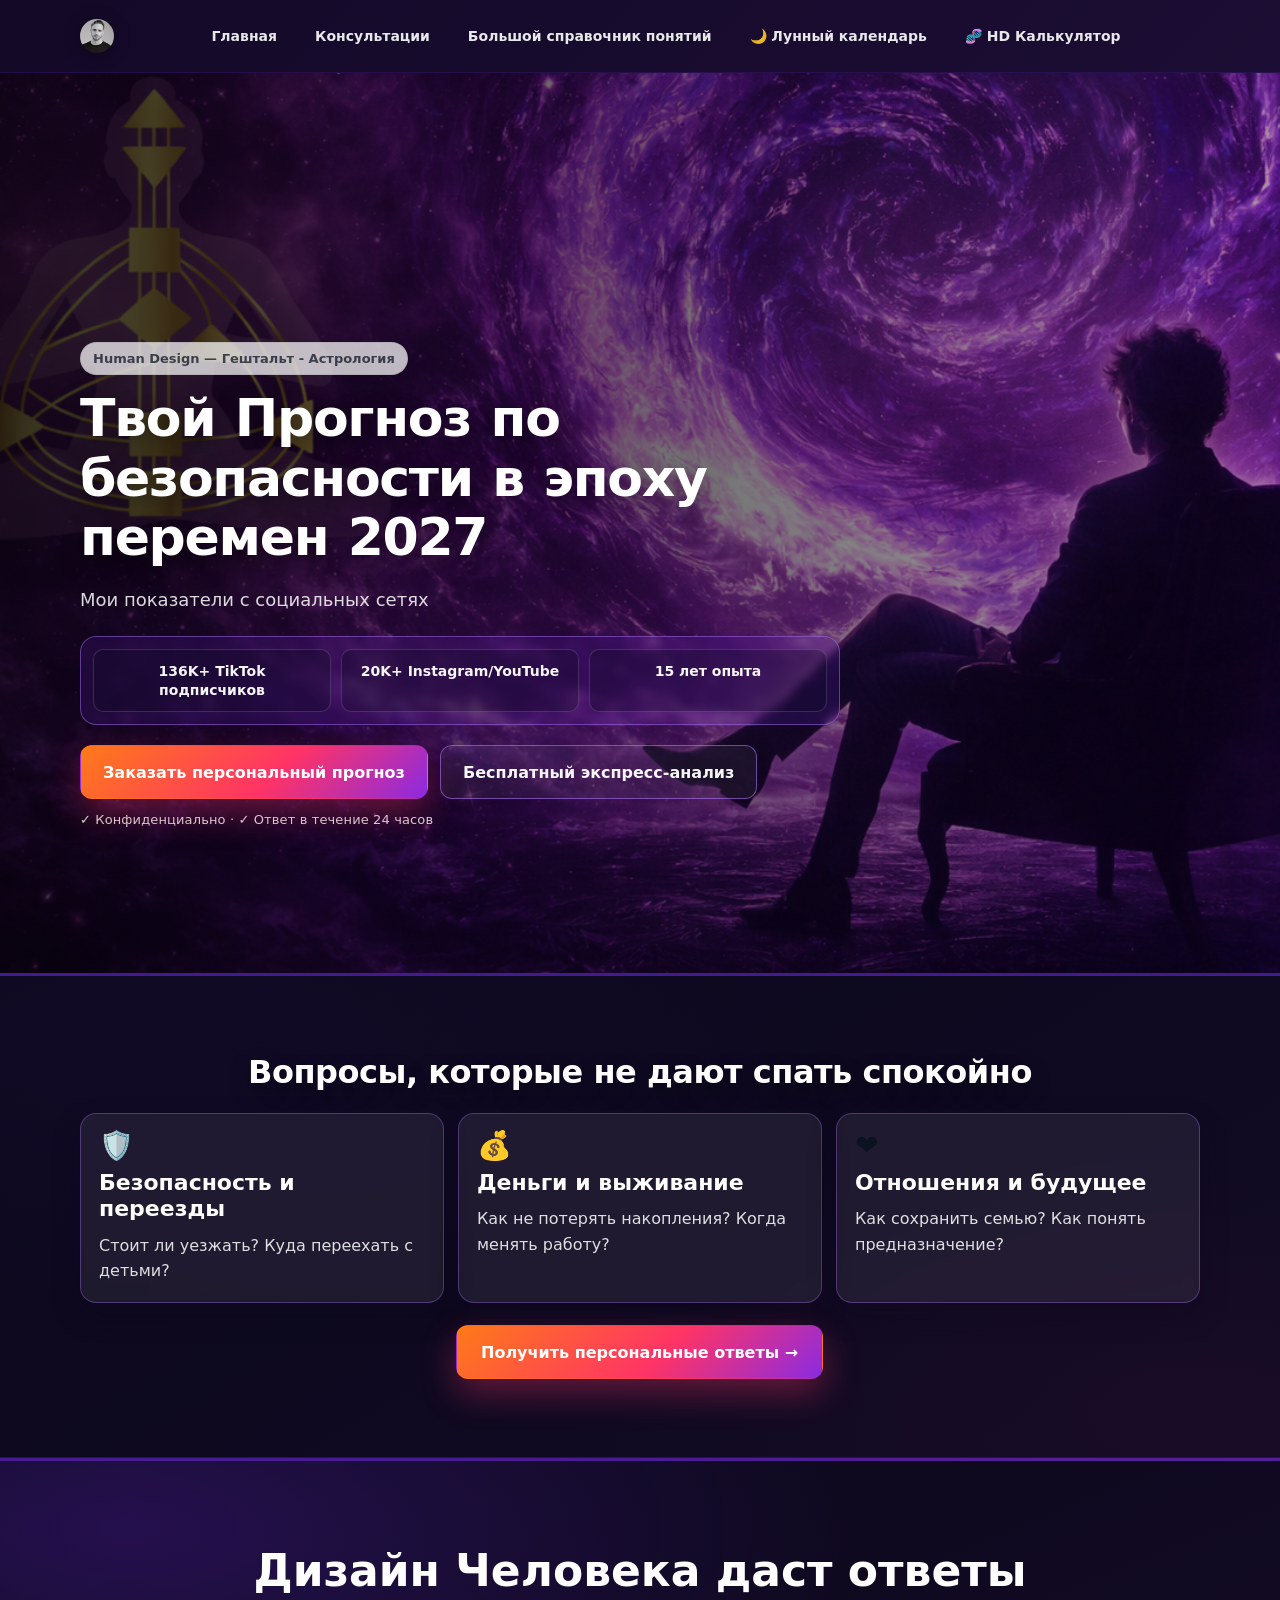
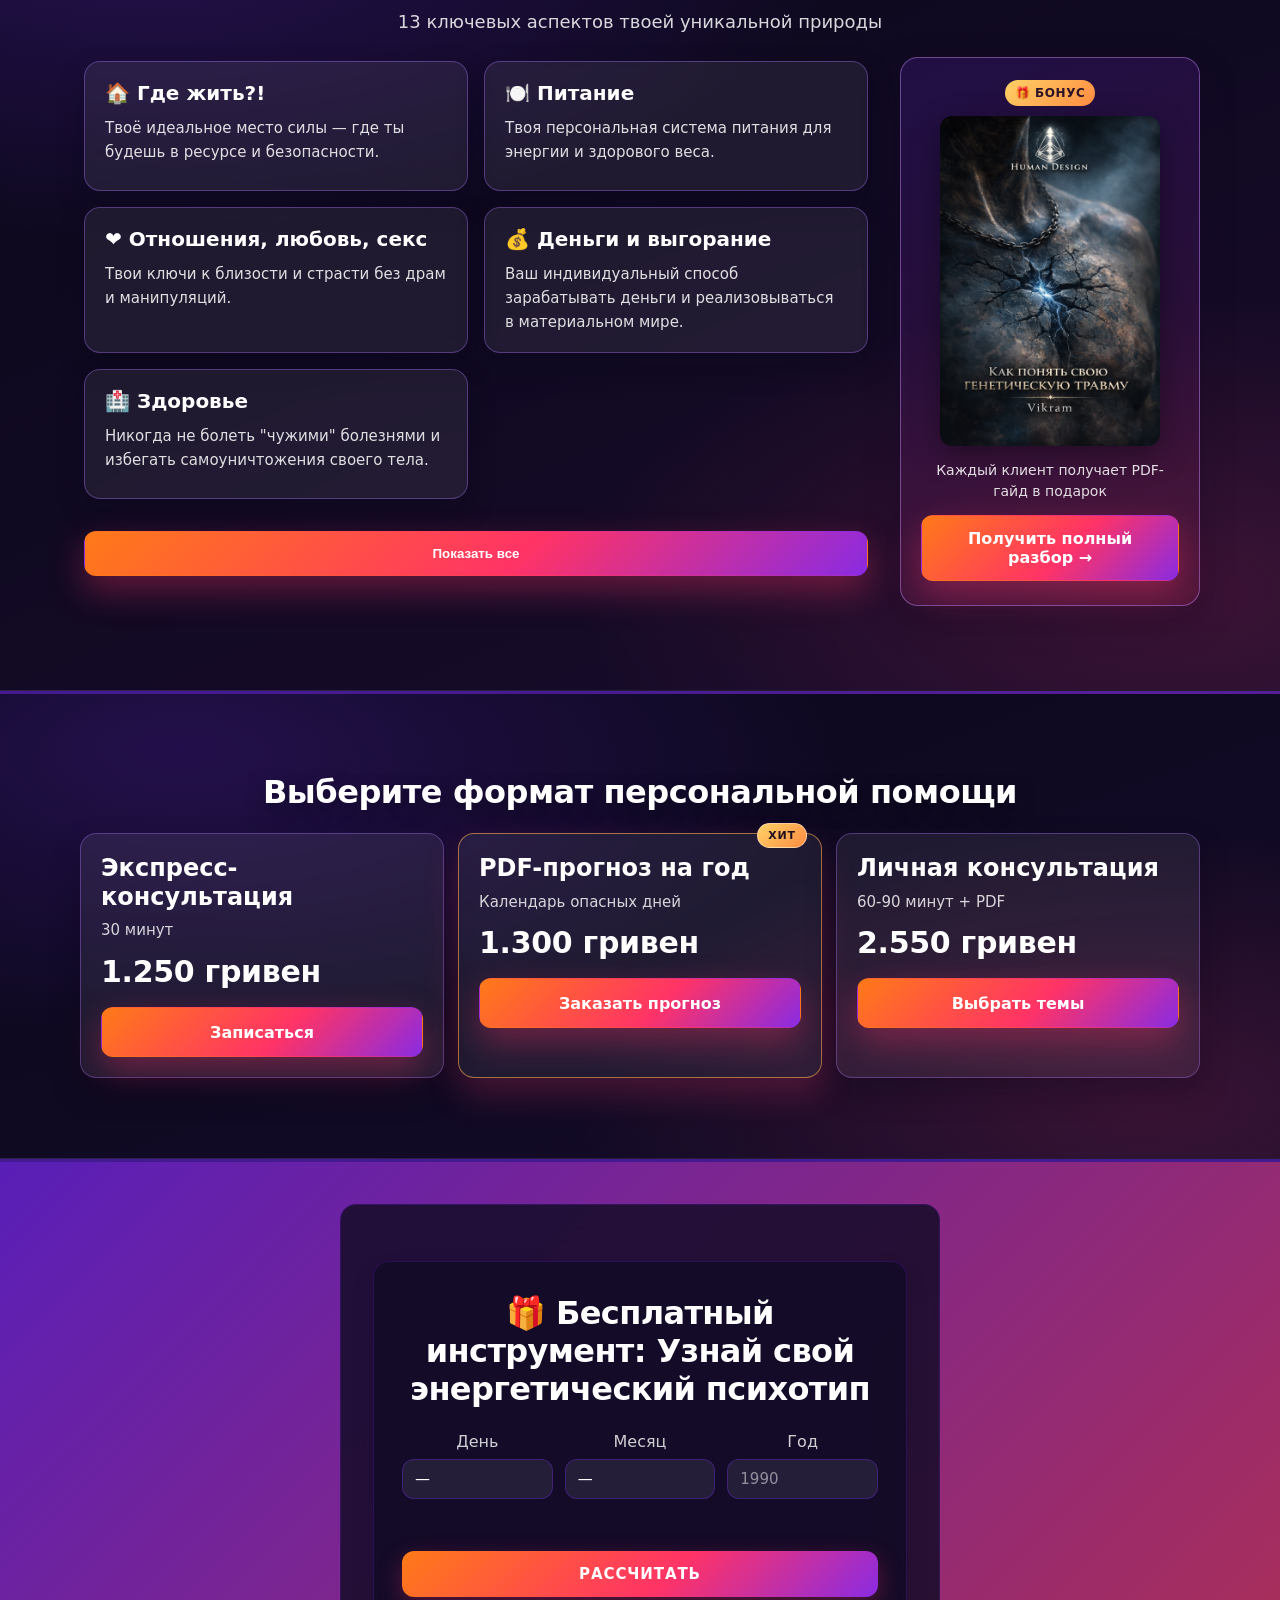
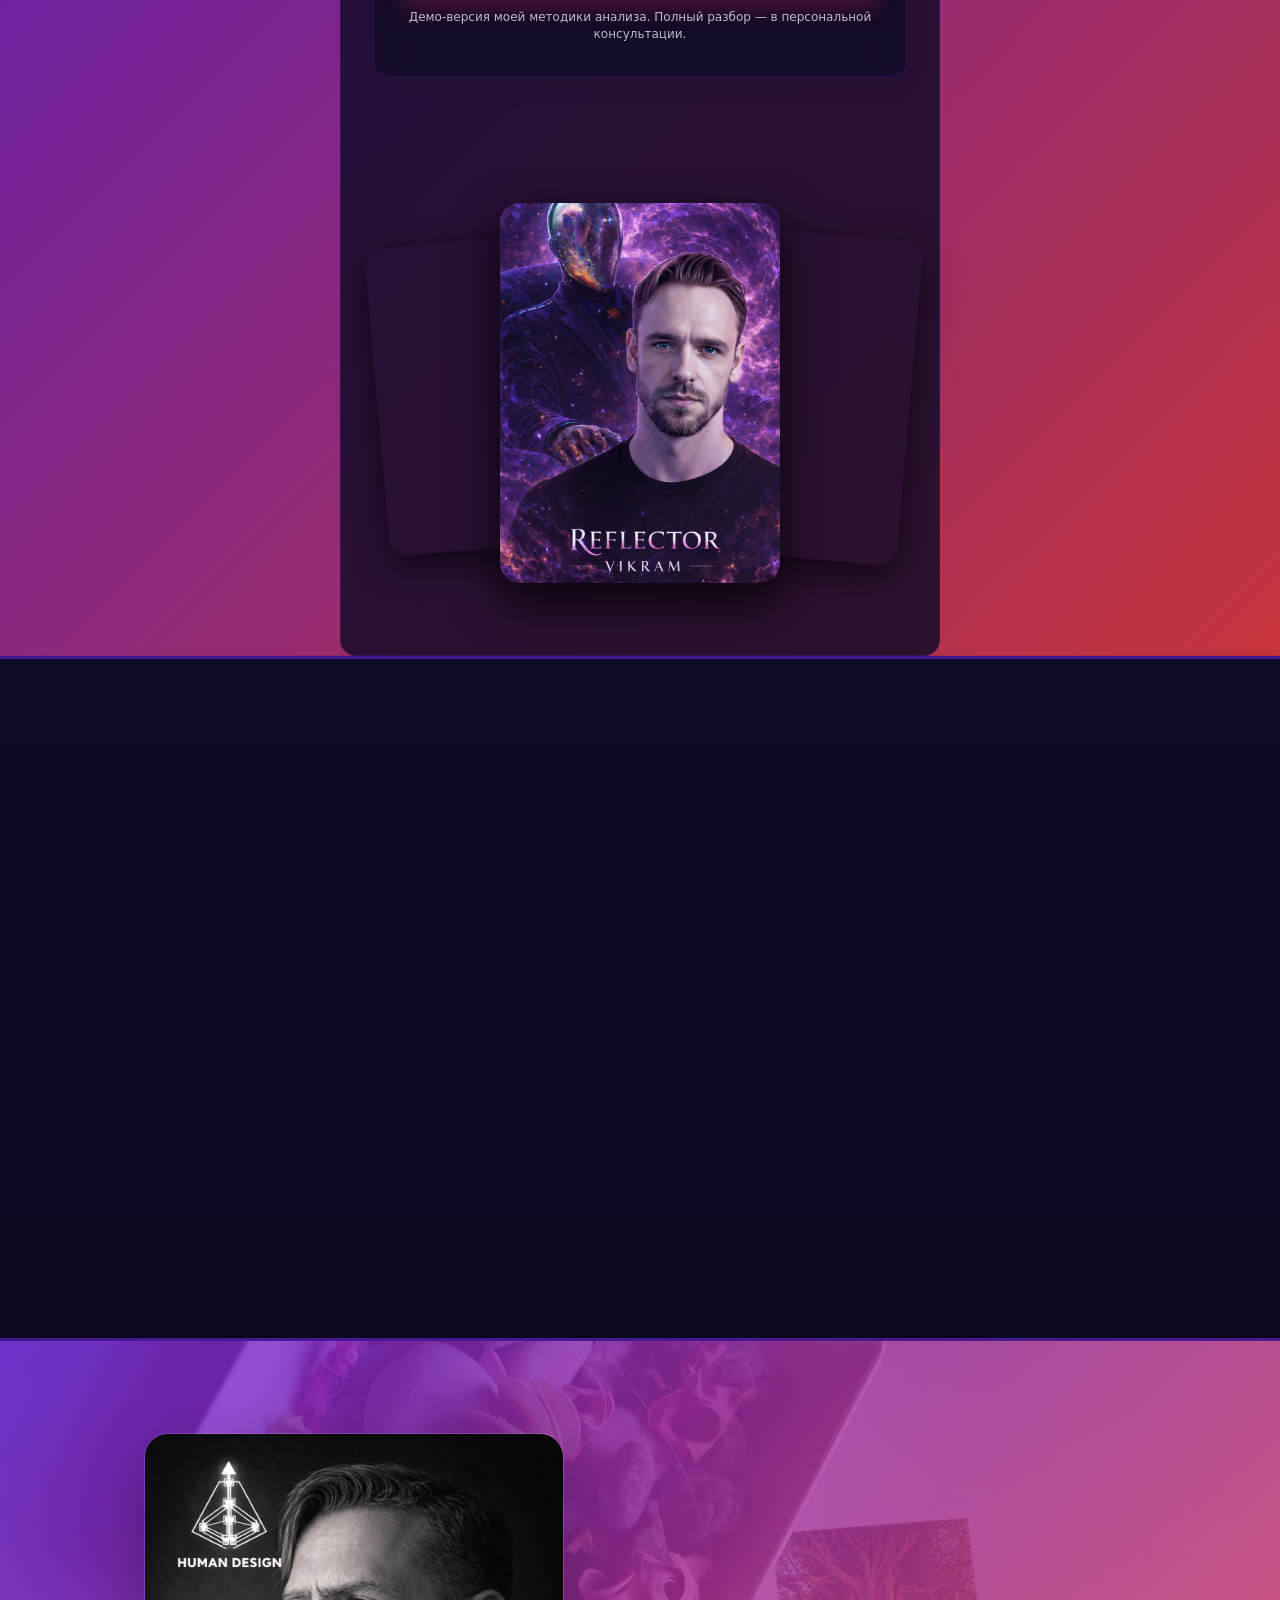
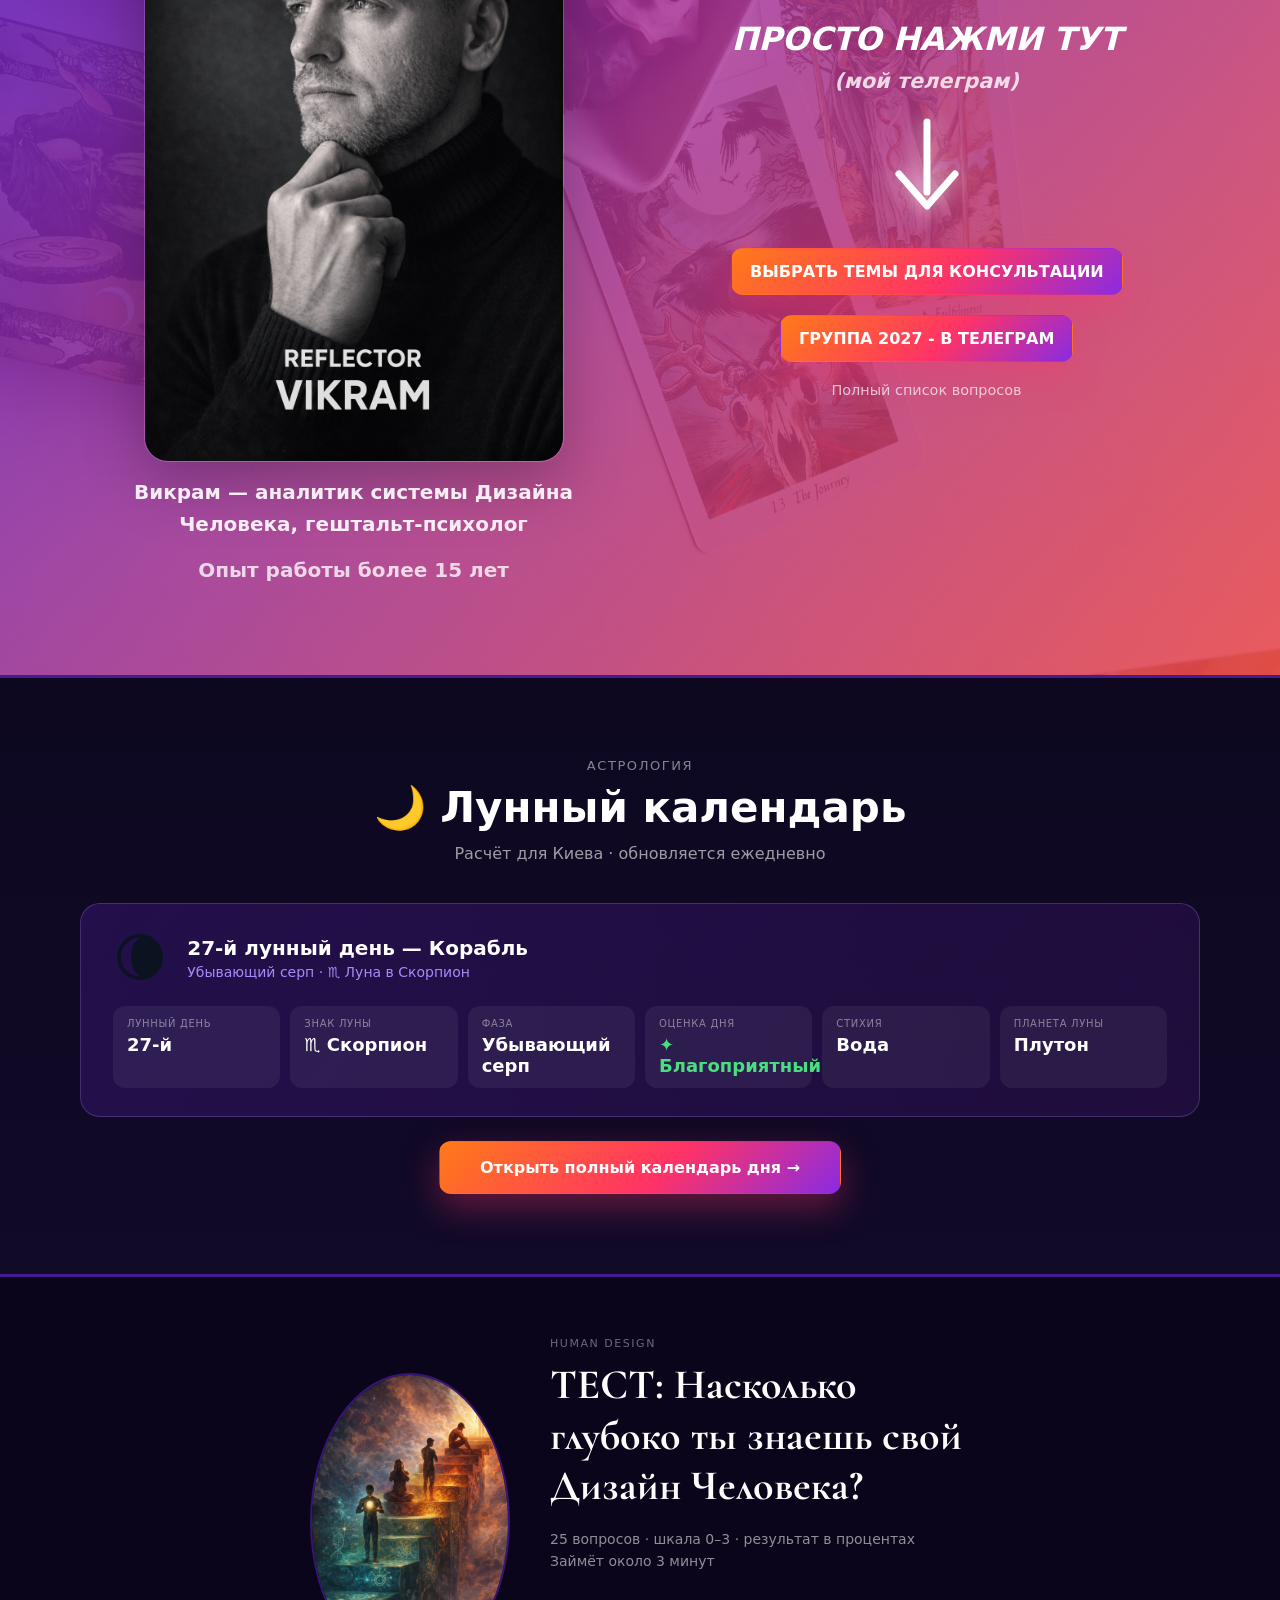
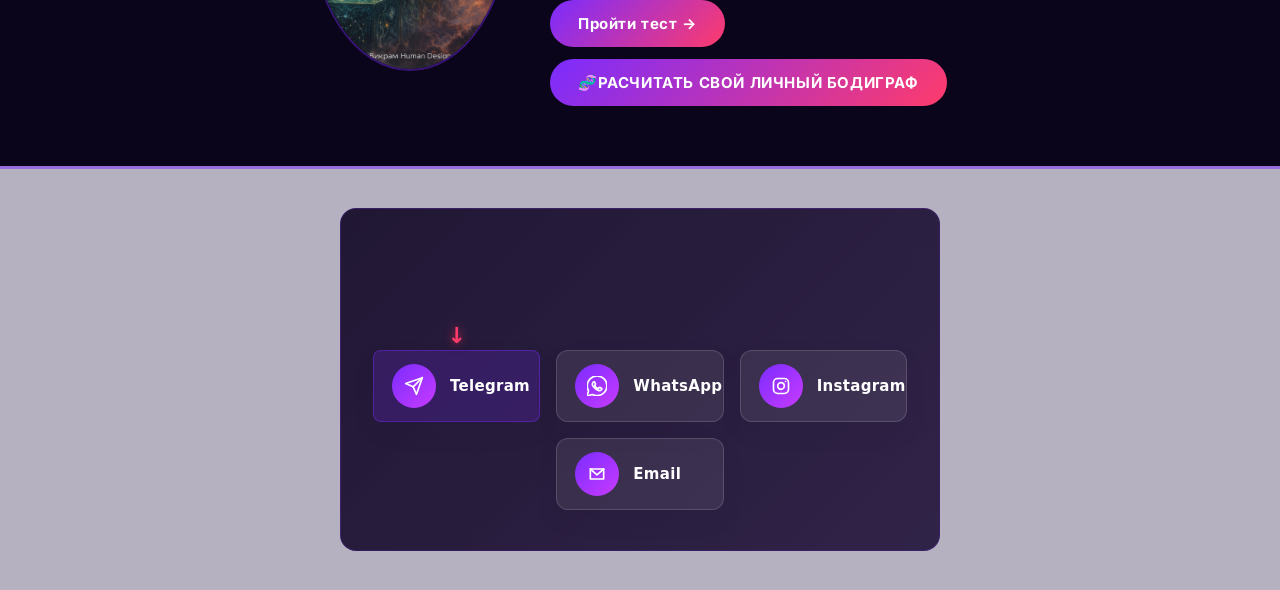
==== index.html @ c6a7e52a "add all files" ====
<!doctype html>
<html lang="ru">
  <head>
    <meta charset="utf-8" />
    <meta name="viewport" content="width=device-width, initial-scale=1" />
    <meta name="description" content="Персональный астро-прогноз, Human Design и гештальт для женщин в Украине. Безопасность, переезды, финансы 2027. Консультации Викрама — 15 лет опыта." />
    <meta name="keywords" content="Human Design, астрология, прогноз 2027, консультация, женщины Украина, переезд, безопасность" />
    <meta property="og:title" content="Астро-прогноз 2027 — Викрам" />
    <meta property="og:description" content="Персональные прогнозы безопасности, переездов и финансов для женщин в Украине" />
    <meta property="og:image" content="./foto/myfoto.jpg" />
    <meta property="og:type" content="website" />
    <meta name="robots" content="index, follow" />
    <link rel="icon" type="image/png" href="./foto/logo.png" />
    <link rel="apple-touch-icon" href="./foto/logo.png" />
    <meta name="theme-color" content="#1e293b" />
    <meta name="apple-mobile-web-app-capable" content="yes" />
    <meta name="apple-mobile-web-app-status-bar-style" content="black-translucent" />
    <meta property="og:url" content="https://vikram2027.com/" />
    <meta property="og:locale" content="ru_UA" />
    <title>Астро-прогноз 2027 — Викрам | Human Design для женщин Украины</title>
    <link rel="stylesheet" href="./styles.css" />
    <link rel="preconnect" href="https://fonts.googleapis.com">
    <link rel="preconnect" href="https://fonts.gstatic.com" crossorigin>
    <link href="https://fonts.googleapis.com/css2?family=Inter:wght@400;600;700;800&family=Cormorant+Garamond:wght@600;700&display=swap" rel="stylesheet" media="print" onload="this.media='all'">
    <style>
      html {
        scroll-behavior: smooth;
      }

      /* Header background fix — blend with hero cosmic bg */
      .site-header {
        background: linear-gradient(135deg, rgba(20, 10, 40, 0.92), rgba(30, 15, 55, 0.88)) !important;
        backdrop-filter: blur(12px);
        -webkit-backdrop-filter: blur(12px);
        border-bottom: 1px solid rgba(123, 44, 255, 0.15);
      }

      /* ═══ ЦВЕТОЧНЫЙ БЛОК — тёмный текст на светлом фоне карточки ═══ */
      #flowerBlock,
      #flowerBlock p,
      #flowerBlock li,
      #flowerBlock div,
      #flowerBlock span,
      #flowerBlock h2,
      #flowerBlock h3,
      #flowerBlock strong {
        color: #1a1a2e !important;
      }

      /* Заголовки разделов цветочного блока — по центру */
      #flowerBlock .flower-section-heading-el {
        text-align: center !important;
      }

      /* Заголовок психотипа (иконка, число, название, subtitle) — по центру */
      .full-description h2,
      .full-description .subtitle,
      .full-description .psychotype-icon {
        text-align: center !important;
        display: block;
      }

      #resultImage {
        width: 100%;
        max-width: 260px;
        height: auto;
        display: none;
        margin: 20px auto;
        border-radius: 12px;
        object-fit: cover;
      }

      @keyframes glowBtn {
        0% { box-shadow: 0 0 10px rgba(123,44,255,0.4); }
        50% { box-shadow: 0 0 20px rgba(255,59,107,0.6); }
        100% { box-shadow: 0 0 10px rgba(123,44,255,0.4); }
      }

      #moreBtn {
        margin-top: 20px;
        padding: 14px 22px;
        border-radius: 10px;
        border: none;
        cursor: pointer;
        font-weight: 700;
        letter-spacing: 0.05em;
        color: white;
        background: linear-gradient(135deg, #7b2cff, #ff3b6b);
        transition: all 0.3s ease;
        animation: glowBtn 2.5s infinite;
      }

      #moreBtn:hover {
        transform: translateY(-2px);
        box-shadow: 0 0 20px rgba(255,59,107,0.6);
      }

      /* ── Переопределяем styles.css для цветочного блока ── */
      #flowerBlock p,
      #flowerBlock div,
      #flowerBlock span,
      #flowerBlock strong {
        color: inherit !important;
      }
      #flowerBlock .flower-section-heading {
        color: #c9a84c !important;
        font-size: 13px !important;
        font-weight: 700 !important;
        letter-spacing: .12em !important;
        text-transform: uppercase !important;
        border-bottom: 1px solid rgba(255,255,255,0.07) !important;
        padding-bottom: 6px !important;
        margin-bottom: 8px !important;
      }
      #flowerBlock .flower-section-body {
        color: #c8c4bc !important;
        font-size: 15px !important;
        line-height: 1.75 !important;
      }
      #flowerBlock .flower-section {
        margin-bottom: 20px;
      }
      #resultPanel .flower-title-main {
        color: #fff !important;
      }
      #resultPanel .flower-title-sub {
        color: #c9a84c !important;
      }
      #resultPanel,
      #resultPanel * {
        font-family: 'Inter', sans-serif;
      }
      /* XL — название психотипа */
      #resultType, #resultTitle {
        font-family: 'Cormorant Garamond', serif;
        font-size: clamp(22px, 3vw, 28px);
        font-weight: 700;
        line-height: 1.2;
      }
      /* «Важно!» — чуть меньше XL */
      .result-extra h4 {
        font-size: clamp(16px, 2.2vw, 20px) !important;
        font-weight: 800 !important;
        line-height: 1.3 !important;
      }
      /* M — основной текст */
      #resultText, #resultDesc, .result-extra,
      #resultMinus, #resultPlus, #full-description p,
      #full-description li {
        font-size: 16px;
        line-height: 1.7;
      }
      /* S — метки и расчёт */
      #resultNumber, #calcSteps, .result-extra .energy-label,
      .type-badge {
        font-size: 13px;
      }
      .result-extra {
        background: rgba(255,255,255,0.03);
        border: 1px solid rgba(201,168,76,0.12);
        border-radius: 12px;
        padding: 18px 20px;
        margin-bottom: 20px;
        text-align: left;
        font-size: 14px;
        line-height: 1.7;
        color: #c8c4bc;
      }
      .result-extra h4 {
        font-size: 11px;
        letter-spacing: 0.12em;
        text-transform: uppercase;
        color: #c9a84c;
        font-weight: 700;
        margin-bottom: 10px;
      }
      .result-extra .energy-row {
        display: flex;
        gap: 8px;
        margin-bottom: 6px;
        align-items: flex-start;
      }
      .result-extra .energy-label {
        flex-shrink: 0;
        font-size: 13px;
        opacity: 0.6;
        min-width: 20px;
      }
    </style>
  </head>
  <body>
    <a class="skip-link" href="#hero">Перейти к контенту</a>

    <header id="header" class="site-header" aria-label="Site header">
      <div class="container header-inner">
        <a class="logo" href="#hero" aria-label="Logo" id="secretLogo">
          <img class="logo-img" src="./foto/logo.png" alt="Logo" />
        </a>
        <script>
        document.addEventListener('DOMContentLoaded', function(){
          var clicks=0, timer;
          var logo = document.getElementById('secretLogo');
          if(!logo) return;
          logo.addEventListener('click', function(e){
            e.preventDefault(); // блокируем href на КАЖДОМ клике
            clicks++;
            clearTimeout(timer);
            if(clicks >= 3){
              clicks = 0;
              if(typeof window.showSecretMenu === 'function') window.showSecretMenu();
            } else {
              timer = setTimeout(function(){ clicks = 0; }, 800);
            }
          });
        });
        </script>

        <nav class="site-nav" aria-label="Primary navigation">
          <a class="nav-link" href="#hero">Главная</a>
          <a class="nav-link" href="#section-2">Консультации</a>
          <a class="nav-link" href="reference.html">Большой справочник понятий</a>
          <a class="nav-link" href="#lunar-section">🌙 Лунный календарь</a>
          <a class="nav-link" href="./calculator_web.html">🧬 HD Калькулятор</a>
        </nav>


      </div>
    </header>

    <main>
      <section id="hero" class="hero" aria-label="Hero section">
        <div class="container hero-inner">
          <div class="hero-content" data-reveal>
            <p class="eyebrow">Human Design — Гештальт - Астрология</p>
            <h1 class="hero-title">
              Твой Прогноз по безопасности в эпоху перемен 2027
            </h1>
            <p class="hero-subtitle">
              Мои показатели с социальных сетях
            </p>

            <div class="hero-social-proof" aria-label="Социальное доказательство">
              <p class="hero-social-proof-item">136K+ TikTok подписчиков</p>
              <p class="hero-social-proof-item">20K+ Instagram/YouTube</p>
              <p class="hero-social-proof-item">15 лет опыта</p>
            </div>

            <div class="hero-actions">
              <a class="btn btn-primary hero-cta-primary" href="#pricing">Заказать персональный прогноз</a>
              <a class="btn btn-ghost hero-cta-secondary" href="#psychotype">Бесплатный экспресс-анализ</a>
            </div>
            <p class="hero-cta-note">✓ Конфиденциально · ✓ Ответ в течение 24 часов</p>
          </div>
        </div>
      </section>

      <section class="pain-section unified-section-transition" aria-label="Боли клиентов">
        <div class="container">
          <header class="section-header pain-section-header" data-reveal>
            <h2 class="section-title pain-section-title">Вопросы, которые не дают спать спокойно</h2>
          </header>

          <div class="pain-grid" data-reveal>
            <article class="pain-card">
              <p class="pain-card-icon" aria-hidden="true">🛡️</p>
              <h3 class="pain-card-title">Безопасность и переезды</h3>
              <p class="pain-card-text">Стоит ли уезжать? Куда переехать с детьми?</p>
            </article>

            <article class="pain-card">
              <p class="pain-card-icon" aria-hidden="true">💰</p>
              <h3 class="pain-card-title">Деньги и выживание</h3>
              <p class="pain-card-text">Как не потерять накопления? Когда менять работу?</p>
            </article>

            <article class="pain-card">
              <p class="pain-card-icon" aria-hidden="true">❤️</p>
              <h3 class="pain-card-title">Отношения и будущее</h3>
              <p class="pain-card-text">Как сохранить семью? Как понять предназначение?</p>
            </article>
          </div>

          <div class="pain-cta-wrap" data-reveal>
            <a class="btn btn-primary pain-cta-btn" href="#pricing">Получить персональные ответы →</a>
          </div>
        </div>
      </section>

      <section class="survival-insights-section unified-section-transition" style="--photo-url: url('./foto/book2.JPG');" aria-label="Дизайн Человека даст ответы">
        <div class="container survival-insights-wrap">
          <header class="survival-insights-header" data-reveal>
            <h2 class="survival-insights-title">Дизайн Человека даст ответы</h2>
            <p class="survival-insights-subtitle">13 ключевых аспектов твоей уникальной природы</p>
          </header>

          <div class="survival-insights-layout" data-reveal>
            <div class="survival-insights-grid">
              <article class="survival-card">
                <h3 class="survival-card-title">🏠 Где жить?!</h3>
                <p class="survival-card-text">Твоё идеальное место силы — где ты будешь в ресурсе и безопасности.</p>
              </article>

              <article class="survival-card">
                <h3 class="survival-card-title">🍽️ Питание</h3>
                <p class="survival-card-text">Твоя персональная система питания для энергии и здорового веса.</p>
              </article>

              <article class="survival-card hidden-aspect">
                <h3 class="survival-card-title">🎯 Мотивация</h3>
                <p class="survival-card-text">Что на самом деле движет тобою к целям и как это использовать.</p>
              </article>

              <article class="survival-card">
                <h3 class="survival-card-title">❤️ Отношения, любовь, секс</h3>
                <p class="survival-card-text">Твои ключи к близости и страсти без драм и манипуляций.</p>
              </article>

              <article class="survival-card hidden-aspect">
                <h3 class="survival-card-title">🔄 Паттерны взаимоотношений</h3>
                <p class="survival-card-text">Почему ты притягиваешь не тех людей и как это изменить.</p>
              </article>

              <article class="survival-card">
                <h3 class="survival-card-title">💰 Деньги и выгорание</h3>
                <p class="survival-card-text">Ваш индивидуальный способ зарабатывать деньги и реализовываться в материальном мире.</p>
              </article>

              <article class="survival-card">
                <h3 class="survival-card-title">🏥 Здоровье</h3>
                <p class="survival-card-text">Никогда не болеть "чужими" болезнями и избегать самоуничтожения своего тела.</p>
              </article>

              <article class="survival-card hidden-aspect">
                <h3 class="survival-card-title">👶 Детский Дизайн Человека</h3>
                <p class="survival-card-text">Нюансы воспитания и развития ребёнка для раскрытия его потенциала на 100%.</p>
              </article>

              <article class="survival-card hidden-aspect">
                <h3 class="survival-card-title">😰 Страхи и меланхолия</h3>
                <p class="survival-card-text">Страх - это топливо для осознанности, а меланхолия для творчества.</p>
              </article>

              <article class="survival-card hidden-aspect">
                <h3 class="survival-card-title">😴 Механика сна</h3>
                <p class="survival-card-text">Последствия и потенциал процесса, в котором мы проводим треть нашей жизни.</p>
              </article>

              <article class="survival-card hidden-aspect">
                <h3 class="survival-card-title">🪐 Транзиты</h3>
                <p class="survival-card-text">Ежедневное влияние, которое на Вас оказывают планеты.</p>
              </article>

              <article class="survival-card hidden-aspect">
                <h3 class="survival-card-title">👨‍👩‍👧 Роли в семье</h3>
                <p class="survival-card-text">Какие роли вы проявляете в семейном взаимодействии.</p>
              </article>

              <article class="survival-card hidden-aspect">
                <h3 class="survival-card-title">🤝 Командный потенциал</h3>
                <p class="survival-card-text">Ваши роли в команде и типы взаимодействия.</p>
              </article>

              <button id="showAllAspects" class="btn btn-primary" style="grid-column: 1 / -1; margin-top: 16px;">
                Показать все
              </button>
            </div>

            <aside class="survival-bonus" aria-label="Бонусный PDF-гайд">
              <span class="survival-bonus-badge">🎁 БОНУС</span>
              <img class="survival-bonus-image" src="foto/serce.png" alt="Бонусный PDF-гайд" loading="lazy" />
              <p class="survival-bonus-note">Каждый клиент получает PDF-гайд в подарок</p>
              <a class="btn btn-primary survival-bonus-btn" href="https://spisok-voprosov-vikram.netlify.app/" target="_blank" rel="noopener noreferrer">Получить полный разбор →</a>
            </aside>
          </div>
        </div>
      </section>


      <section id="pricing" class="pricing-offers-section unified-section-transition" aria-label="Цены и услуги">
        <div class="container">
          <header class="section-header pricing-offers-header" data-reveal>
            <h2 class="section-title pricing-offers-title">Выберите формат персональной помощи</h2>
          </header>

          <div class="pricing-offers-grid" data-reveal>
            <article class="pricing-offer-card">
              <h3 class="pricing-offer-title">Экспресс-консультация</h3>
              <p class="pricing-offer-meta">30 минут</p>
              <p class="pricing-offer-price">1.250 гривен</p>
              <a class="btn btn-primary pricing-offer-btn" href="https://t.me/Vikram_2027?text=Здравствуйте!%20Хочу%20заказать:%0A%0A✅%20Экспресс-консультация%20(30%20минут)%0A💰%20Цена:%201.250%20гривен" target="_blank" rel="noopener noreferrer">Записаться</a>
            </article>

            <article class="pricing-offer-card pricing-offer-card--hit">
              <span class="pricing-offer-badge">ХИТ</span>
              <h3 class="pricing-offer-title">PDF-прогноз на год</h3>
              <p class="pricing-offer-meta">Календарь опасных дней</p>
              <p class="pricing-offer-price">1.300 гривен</p>
              <a class="btn btn-primary pricing-offer-btn" href="https://t.me/Vikram_2027?text=Здравствуйте!%20Хочу%20заказать:%0A%0A✅%20PDF-прогноз%20на%20год%20(Календарь%20опасных%20дней)%0A💰%20Цена:%201.300%20гривен%0A%0A🔥%20ХИТ%20продаж!" target="_blank" rel="noopener noreferrer">Заказать прогноз</a>
            </article>

            <article class="pricing-offer-card">
              <h3 class="pricing-offer-title">Личная консультация</h3>
              <p class="pricing-offer-meta">60-90 минут + PDF</p>
              <p class="pricing-offer-price">2.550 гривен</p>
              <a class="btn btn-primary pricing-offer-btn" href="https://t.me/Vikram_2027?text=Здравствуйте!%20Хочу%20заказать:%0A%0A✅%20Личная%20консультация%20(60-90%20минут%20%2B%20PDF)%0A💰%20Цена:%202.550%20гривен%0A%0A📝%20Готов(а)%20обсудить%20темы%20для%20разбора" target="_blank" rel="noopener noreferrer">Выбрать темы</a>
            </article>
          </div>
        </div>
      </section>

      <section id="section-2" class="photo-section unified-section-transition" style="--photo-url: url('./foto/book1.JPG');" aria-label="Section-2">
        <div class="container">
          <div class="consult-card" style="text-align: center;">

          <div style="margin-top: 16px; max-width: 600px; margin-left: auto; margin-right: auto;" data-reveal>
            <div id="psychotype" class="psychotype-block">
              <div class="form-card">
                <span class="form-label">🎁 Бесплатный инструмент: Узнай свой энергетический психотип</span>
                <div class="date-row" role="group" aria-label="Введите дату рождения">
                  <div class="field-group">
                    <label for="day">День</label>
                    <select id="day">
                      <option value="">—</option>
                    </select>
                  </div>
                  <div class="field-group">
                    <label for="month">Месяц</label>
                    <select id="month">
                      <option value="">—</option>
                      <option value="1">Январь</option>
                      <option value="2">Февраль</option>
                      <option value="3">Март</option>
                      <option value="4">Апрель</option>
                      <option value="5">Май</option>
                      <option value="6">Июнь</option>
                      <option value="7">Июль</option>
                      <option value="8">Август</option>
                      <option value="9">Сентябрь</option>
                      <option value="10">Октябрь</option>
                      <option value="11">Ноябрь</option>
                      <option value="12">Декабрь</option>
                    </select>
                  </div>
                  <div class="field-group">
                    <label for="year">Год</label>
                    <input type="number" id="year" placeholder="1990" min="1900" max="2026">
                  </div>
                </div>
                <div class="error-msg" id="error"></div>
                <button class="btn-calc" onclick="calculate()" aria-label="Рассчитать энергетический психотип по дате рождения">Рассчитать</button>
                <p class="psychotype-demo-note">Демо-версия моей методики анализа. Полный разбор — в персональной консультации.</p>
              </div>
              <div class="result-panel" id="resultPanel" role="region" aria-label="Результат расчёта психотипа" aria-live="polite">
                <div class="result-card" id="resultCard">

                  <!-- ═══ БЛОК 1: РАЗБОР ═══ -->
                  <div id="flowerBlock" style="display:none; margin-bottom:36px; padding-bottom:36px; border-bottom:1px solid rgba(255,255,255,0.1);">
                    <div style="font-family:'Cormorant Garamond',serif; font-size:clamp(20px,3vw,26px); font-weight:700; text-align:center; margin-bottom:24px; line-height:1.3;">
                      <span class="flower-title-main" style="color:#1a1a2e !important;">Результат быстрого разбора</span><br>
                      <span class="flower-title-sub" style="font-size:0.7em; font-weight:600; font-style:italic; color:#7b2cff !important;">от Викрама</span>
                    </div>
                    <!-- скрытые служебные элементы цветка -->
                    <span id="flowerEmoji" style="display:none;"></span>
                    <div id="flowerName" style="display:none;"></div>
                    <div id="flowerPeriod" style="display:none;"></div>
                    <div id="flowerTags" style="display:none;"></div>
                    <!-- описание -->
                    <div id="flowerDesc"></div>
                  </div>

                  <!-- ═══ БЛОК 2: ПСИХОТИП ═══ -->
                  <div id="psychotypeHeader" style="display:none; text-align:center; margin-bottom:20px;">
                    <div id="resultIcon" style="font-size:32px; margin-bottom:6px;"></div>
                    <div id="resultNumber" style="font-size:12px; letter-spacing:.12em; text-transform:uppercase; color:rgba(255,255,255,0.45); margin-bottom:6px;"></div>
                    <div id="resultType" style="font-family:'Cormorant Garamond',serif; font-size:clamp(20px,3vw,26px); font-weight:700; color:#fff;"></div>
                  </div>
                  <div id="full-description" class="full-description"></div>

                  <!-- скрытые legacy-элементы -->
                  <div id="typeBadge" style="display:none;"></div>
                  <img id="resultImage" src="" alt="" style="display:none;" />
                  <div id="resultExtra" style="display:none;"></div>
                  <div id="resultTitle" style="display:none;"></div>
                  <div id="resultText" style="display:none;"></div>
                  <div id="resultMinus" style="display:none;"></div>
                  <div id="resultPlus" style="display:none;"></div>
                  <div id="resultDesc" style="display:none;"></div>
                  <div id="calcSteps" style="display:none;"></div>
                  <button id="read-more-btn" style="display:none;"></button>
                </div>
              </div>
            </div>
          </div>

          <style>
            .stack-wrap {
              position: relative;
              width: 100%;
              max-width: 500px;
              margin: 24px auto 32px;
              height: clamp(260px, 72vw, 380px);
            }
            .stack-wrap .si {
              position: absolute;
              width: 62%;
              height: 92%;
              top: 4%;
              object-fit: cover;
              border-radius: 20px;
              box-shadow: 0 12px 40px rgba(0,0,0,0.6);
              cursor: pointer;
              transition: all 0.45s cubic-bezier(0.34,1.56,0.64,1);
            }
            /* active — front, centre */
            .stack-wrap .si.active {
              left: 50%;
              transform: translateX(-50%) rotate(0deg) scale(1);
              z-index: 4;
              width: 56%;
              height: 100%;
              top: 0;
              box-shadow: 0 20px 50px rgba(0,0,0,0.8);
            }
            /* peek-1: справа, ~45% видно */
            .stack-wrap .si.peek-1 {
              left: auto;
              right: -6%;
              width: 56%;
              transform: rotate(5deg) scale(0.93);
              z-index: 3;
            }
            /* peek-2: слева, ~45% видно */
            .stack-wrap .si.peek-2 {
              left: -6%;
              width: 56%;
              transform: rotate(-5deg) scale(0.88);
              z-index: 2;
            }
            /* peek-3: крайняя справа */
            .stack-wrap .si.peek-3 {
              left: auto;
              right: -10%;
              width: 52%;
              transform: rotate(8deg) scale(0.82);
              z-index: 1;
              opacity: 0.75;
            }
            /* contain для карточек с текстом */
            .stack-wrap .si.si-contain {
              object-fit: contain;
              background: rgba(20,12,40,0.7);
            }
          </style>
          <div class="stack-wrap" id="cardStack">
            <!-- Карточка 1: Главное видео БЕЗ autoplay -->
            <div class="card-media si active" data-idx="0">
              <img src="./foto/myfoto1.png" alt="" class="background-photo">
              <video 
                id="video-main" 
                muted 
                loop 
                playsinline
                webkit-playsinline
                preload="auto"
                class="card-video"
              >
                <source src="./video/2027-1.mp4" type="video/mp4">
              </video>
            </div>

            <!-- Карточка 2: Второе видео -->
            <div class="card-media si peek-1" data-idx="1">
              <video 
                id="video-second"
                loop 
                muted 
                playsinline
                webkit-playsinline
                preload="none"
                class="card-video"
              >
                <source src="video/wow.mp4" type="video/mp4">
              </video>
            </div>

            <!-- Карточка 3: Третье видео -->
            <div class="card-media si peek-2" data-idx="2">
              <video 
                id="video-third"
                class="card-video" 
                loop
                muted
                playsinline
                webkit-playsinline
                preload="metadata"
              >
                <source src="./video/2027-2.mp4" type="video/mp4">
              </video>
            </div>
          </div>
          <script>
          (function(){
            var stack = document.getElementById('cardStack');
            if (!stack) return;
            
            var peekClasses = ['active','peek-1','peek-2','peek-3'];

            function rotateTo(clickedIdx) {
              var cards = stack.querySelectorAll('.si');
              var order = [];
              
              for (var i = 0; i < cards.length; i++) {
                order.push(parseInt(cards[i].dataset.idx));
              }
              
              while (order[0] !== clickedIdx) {
                order.push(order.shift());
              }
              
              cards.forEach(function(c) {
                var pos = order.indexOf(parseInt(c.dataset.idx));
                c.className = 'card-media si ' + (peekClasses[pos] || 'peek-3');
                
                if (pos !== 0) {
                  var videos = c.querySelectorAll('video');
                  videos.forEach(function(v) { 
                    v.pause(); 
                    v.muted = true;
                  });
                } else {
                  var activeVideo = c.querySelector('video');
                  if (activeVideo && activeVideo.paused) {
                    activeVideo.muted = true;
                    activeVideo.play().catch(function(){});
                  }
                }
              });
            }

            stack.addEventListener('click', function(e) {
              var card = e.target.closest('.si');
              if (!card) return;
              
              var video = card.querySelector('video');
              
              if (card.classList.contains('active') && video) {
                e.stopPropagation();
                video.muted = false;
                video.currentTime = 0;
                video.play().catch(function(){});
                return;
              }
              
              if (!card.classList.contains('active')) {
                rotateTo(parseInt(card.dataset.idx));
              }
            });

            // Автозапуск главного видео (БЕЗ звука)
            var videoMain = document.getElementById('video-main');
            if (videoMain) {
              videoMain.muted = true;
              videoMain.play().catch(function(){});
            }

            // ═══════════════════════════════════════════════════════════
            // 🔇 АВТООТКЛЮЧЕНИЕ ЗВУКА ПРИ СКРОЛЛЕ
            // ═══════════════════════════════════════════════════════════
            
            function muteAllVideos() {
              var allVideos = stack.querySelectorAll('video');
              allVideos.forEach(function(v) {
                if (!v.muted) {
                  v.muted = true;
                }
              });
            }

            // Основной метод: IntersectionObserver (современные браузеры)
            if ('IntersectionObserver' in window) {
              var observer = new IntersectionObserver(function(entries) {
                entries.forEach(function(entry) {
                  // Если блок с видео вышел из зоны видимости (меньше 12% видно)
                  if (!entry.isIntersecting || entry.intersectionRatio < 0.12) {
                    muteAllVideos();
                  }
                });
              }, {
                threshold: [0, 0.12] // Отслеживаем пересечения на уровне 0% и 12%
              });

              observer.observe(stack);
            } else {
              // Fallback для старых браузеров: scroll события
              var scrollTimeout;
              
              function handleScroll() {
                clearTimeout(scrollTimeout);
                scrollTimeout = setTimeout(function() {
                  var rect = stack.getBoundingClientRect();
                  var vh = window.innerHeight || document.documentElement.clientHeight;
                  
                  // Проверяем, виден ли блок на экране
                  var isVisible = rect.bottom > vh * 0.12 && rect.top < vh * 0.88;
                  if (!isVisible) {
                    muteAllVideos();
                  }
                }, 50);
              }
              
              window.addEventListener('scroll', handleScroll, { passive: true });
            }

            // Дополнительная защита для мобильных устройств
            var touchTimeout;
            window.addEventListener('touchmove', function() {
              clearTimeout(touchTimeout);
              touchTimeout = setTimeout(function() {
                var rect = stack.getBoundingClientRect();
                var vh = window.innerHeight || document.documentElement.clientHeight;
                
                var isVisible = rect.bottom > vh * 0.12 && rect.top < vh * 0.88;
                if (!isVisible) {
                  muteAllVideos();
                }
              }, 100);
            }, { passive: true });

          })();
          </script>
          </div>
        </div>

      </section>

      <!-- ═══════════════════ КАК ПРОХОДИТ РАЗБОР ═══════════════════ -->
      <section class="section unified-section-transition" aria-label="Как проходит разбор" style="padding: 60px 0; background: linear-gradient(180deg, #110a28 0%, #0d0820 100%);">
        <div class="container">
          <div class="text-center mb-5" data-reveal>
            <h2 style="color: #fff; font-size: clamp(28px, 4vw, 42px); font-weight: 700; margin: 0 0 16px; text-align: center;">
              Как это работает
            </h2>
            <p style="color: rgba(255,255,255,0.6); font-size: 16px; max-width: 600px; margin: 0 auto;">
              3 шага от вопроса до плана безопасности
            </p>
          </div>

          <div class="consultation-steps" style="display: grid; grid-template-columns: repeat(auto-fit, minmax(300px, 1fr)); gap: 32px; max-width: 1200px; margin: 0 auto;">
            <!-- ШАГ 1 -->
            <div class="step-card" style="background: rgba(255,255,255,0.04); border: 1px solid rgba(123,44,255,0.2); border-radius: 20px; overflow: hidden;" data-reveal>
              <img src="./foto/consultation-step1.jpg" alt="Доверительный разговор" style="width: 100%; height: 200px; object-fit: cover; border-radius: 20px 20px 0 0;" onerror="this.style.display='none'">
              <div style="padding: 28px 24px;">
                <h3 style="color: #fff; font-size: 22px; font-weight: 700; margin: 0 0 16px;">
                  1. Личный контакт
                </h3>
                <p style="color: rgba(255,255,255,0.7); font-size: 15px; margin: 0; text-align: left; line-height: 1.7;">
                  Напиши мне в Telegram. Я лично вникну в твою ситуацию и отвечу в течение 2-4 часов. Без ботов и менеджеров — только живое общение.
                </p>
              </div>
            </div>

            <!-- ШАГ 2 -->
            <div class="step-card" style="background: rgba(255,255,255,0.04); border: 1px solid rgba(123,44,255,0.2); border-radius: 20px; overflow: hidden;" data-reveal>
              <img src="./foto/consultation-step2.jpg" alt="Глубокий анализ карты" style="width: 100%; height: 200px; object-fit: cover; border-radius: 20px 20px 0 0;" onerror="this.style.display='none'">
              <div style="padding: 28px 24px;">
                <h3 style="color: #fff; font-size: 22px; font-weight: 700; margin: 0 0 16px;">
                  2. Анализ твоей карты
                </h3>
                <p style="color: rgba(255,255,255,0.7); font-size: 15px; margin: 0; text-align: left; line-height: 1.7;">
                  Соединяю Астрологию и Human Design, чтобы найти безопасные места для жизни и скрытые финансовые возможности на 2027 год.
                </p>
              </div>
            </div>

            <!-- ШАГ 3 -->
            <div class="step-card" style="background: rgba(255,255,255,0.04); border: 1px solid rgba(123,44,255,0.2); border-radius: 20px; overflow: hidden;" data-reveal>
              <img src="./foto/consultation-step3.jpg" alt="План безопасности" style="width: 100%; height: 200px; object-fit: cover; border-radius: 20px 20px 0 0;" onerror="this.style.display='none'">
              <div style="padding: 28px 24px;">
                <h3 style="color: #fff; font-size: 22px; font-weight: 700; margin: 0 0 16px;">
                  3. Твой план действий
                </h3>
                <p style="color: rgba(255,255,255,0.7); font-size: 15px; margin: 0; text-align: left; line-height: 1.7;">
                  Ты получаешь PDF-стратегию безопасности, запись нашего разбора и мою личную поддержку в Telegram после встречи.
                </p>
              </div>
            </div>
          </div>
        </div>
      </section>

      <section
        id="about-section"
        class="photo-section about-guide unified-section-transition"
        style="--photo-url: url('./foto/cards.JPG');"
        aria-label="About и справочник"
      >
        <div class="container">
          <div id="consultation-section" style="position: relative; top: -84px;"></div>
          <div class="about-grid">
            <div class="about-left" data-reveal>
              <img
                class="about-photo"
                src="./foto/myfoto.jpg"
                alt="Викрам"
                loading="lazy"
              />
              <p class="about-text">
                <strong>Викрам</strong> — аналитик системы Дизайна Человека, гештальт-психолог
              </p>
              <p class="about-text about-text--muted">
                Опыт работы более 15 лет
              </p>
            </div>

            <div id="cta-block" class="about-right" data-reveal style="display: flex; flex-direction: column; align-items: center; gap: 20px;">
              <p style="color: #fff; font-size: clamp(1.4rem, 3vw, 2rem); font-weight: 800; font-style: italic; margin: 0; text-align: center;">ПРОСТО НАЖМИ ТУТ<br><span style="font-size: 0.65em; font-weight: 600; opacity: 0.8;">(мой телеграм)</span></p>
              <div style="text-align:center;">
                <svg width="80" height="100" viewBox="0 0 80 100" fill="none" xmlns="http://www.w3.org/2000/svg" style="filter: drop-shadow(0 0 12px rgba(255,255,255,0.9)); animation: arrowBounce 1.2s ease-in-out infinite;">
                  <path d="M40 6 L40 76" stroke="#ffffff" stroke-width="7" stroke-linecap="round"/>
                  <path d="M12 58 L40 90 L68 58" stroke="#ffffff" stroke-width="7" stroke-linecap="round" stroke-linejoin="round"/>
                </svg>
                <style>
                  @keyframes arrowBounce {
                    0%, 100% { transform: translateY(0); }
                    50% { transform: translateY(12px); }
                  }
                </style>
              </div>
                <a class="btn btn-primary" href="https://spisok-voprosov-vikram.netlify.app/" target="_blank" rel="noopener noreferrer" style="margin-top: 8px;">ВЫБРАТЬ ТЕМЫ ДЛЯ КОНСУЛЬТАЦИИ</a>
                <a class="btn btn-primary" href="https://t.me/provodnik_2027" target="_blank" rel="noopener noreferrer">ГРУППА 2027 - В ТЕЛЕГРАМ</a>
              <p style="color: rgba(255,255,255,0.75); font-size: 0.9rem; margin: 0; text-align: center;">Полный список вопросов</p>
            </div>
          </div>
        </div>
      </section>

      

      <!-- ═══════════════════ LUNAR MINI SECTION ═══════════════════ -->
      <section id="lunar-section" class="section unified-section-transition" aria-label="Лунный календарь" style="padding: 80px 0; background: linear-gradient(180deg, #0d0820 0%, #110a28 100%);">
        <div class="container">

          <div style="text-align:center; margin-bottom:40px;">
            <p style="color:rgba(255,255,255,0.5); font-size:13px; letter-spacing:.12em; text-transform:uppercase; margin:0 0 10px;">Астрология</p>
            <h2 style="color:#fff; font-size:clamp(28px,4vw,42px); font-weight:700; margin:0 0 12px;">🌙 Лунный календарь</h2>
            <p style="color:rgba(255,255,255,0.6); font-size:16px; margin:0;">Расчёт для Киева · обновляется ежедневно</p>
          </div>

          <!-- Mini summary card -->
          <div id="lm-card" style="
            background: linear-gradient(135deg, rgba(109,40,217,0.22), rgba(139,43,226,0.12));
            border: 1px solid rgba(167,139,250,0.25);
            border-radius: 20px; padding: 28px 32px; margin-bottom: 24px;
          ">
            <!-- Top row -->
            <div style="display:flex; align-items:center; gap:20px; flex-wrap:wrap; margin-bottom:22px;">
              <div id="lm-moon-icon" style="font-size:52px; line-height:1;">🌒</div>
              <div>
                <h3 id="lm-title" style="color:#fff; font-size:20px; font-weight:700; margin:0 0 4px;">Загрузка…</h3>
                <div id="lm-subtitle" style="color:#a78bfa; font-size:14px;"></div>
              </div>
            </div>
            <!-- Metrics grid -->
            <div style="display:grid; grid-template-columns:repeat(auto-fit,minmax(120px,1fr)); gap:10px;">
              <div style="background:rgba(255,255,255,0.06); border-radius:12px; padding:12px 14px;">
                <div style="font-size:10px; color:rgba(255,255,255,0.45); text-transform:uppercase; letter-spacing:.07em; margin-bottom:5px;">Лунный день</div>
                <div id="lm-day" style="font-size:18px; font-weight:600; color:#fff;">—</div>
              </div>
              <div style="background:rgba(255,255,255,0.06); border-radius:12px; padding:12px 14px;">
                <div style="font-size:10px; color:rgba(255,255,255,0.45); text-transform:uppercase; letter-spacing:.07em; margin-bottom:5px;">Знак Луны</div>
                <div id="lm-zodiac" style="font-size:18px; font-weight:600; color:#fff;">—</div>
              </div>
              <div style="background:rgba(255,255,255,0.06); border-radius:12px; padding:12px 14px;">
                <div style="font-size:10px; color:rgba(255,255,255,0.45); text-transform:uppercase; letter-spacing:.07em; margin-bottom:5px;">Фаза</div>
                <div id="lm-phase" style="font-size:18px; font-weight:600; color:#fff;">—</div>
              </div>
              <div style="background:rgba(255,255,255,0.06); border-radius:12px; padding:12px 14px;">
                <div style="font-size:10px; color:rgba(255,255,255,0.45); text-transform:uppercase; letter-spacing:.07em; margin-bottom:5px;">Оценка дня</div>
                <div id="lm-rating" style="font-size:18px; font-weight:600;">—</div>
              </div>
              <div style="background:rgba(255,255,255,0.06); border-radius:12px; padding:12px 14px;">
                <div style="font-size:10px; color:rgba(255,255,255,0.45); text-transform:uppercase; letter-spacing:.07em; margin-bottom:5px;">Стихия</div>
                <div id="lm-element" style="font-size:18px; font-weight:600; color:#fff;">—</div>
              </div>
              <div style="background:rgba(255,255,255,0.06); border-radius:12px; padding:12px 14px;">
                <div style="font-size:10px; color:rgba(255,255,255,0.45); text-transform:uppercase; letter-spacing:.07em; margin-bottom:5px;">Планета Луны</div>
                <div id="lm-planet" style="font-size:18px; font-weight:600; color:#fff;">—</div>
              </div>
            </div>
          </div>

          <!-- CTA button -->
          <div style="text-align:center;">
            <a href="./lunar.html" class="btn btn-primary" style="display:inline-block; text-decoration:none; padding:16px 40px; font-size:16px; font-weight:600;">
              Открыть полный календарь дня →
            </a>
          </div>

        </div>
      </section>
      <!-- ═══════════════════════════════════════════════════════════ -->

      <!-- ═══════════════════ PROGRESS LEVEL SECTION ═══════════════════ -->
      <section id="level-section" class="unified-section-transition" aria-label="Тест Дизайн Человека" style="padding: 60px 0; position: relative; background-image: url('foto/level-1.png'); background-size: cover; background-position: center; background-attachment: fixed;">
        <style>
          #level-section::before { content:""; position:absolute; inset:0; background:rgba(10,5,25,0.85); z-index:0; }
          #level-section > * { position:relative; z-index:1; }
          .lv-wrap { max-width:900px; margin:0 auto; padding:0 20px; text-align:center; }

          /* INTRO */
          .lv-intro-inner { display:flex; align-items:center; justify-content:center; gap:40px; flex-wrap:wrap; }
          .lv-intro-img { width:clamp(120px,20vw,200px); border-radius:50%; border:2px solid rgba(123,44,255,0.4); }
          .lv-intro-text { text-align:left; max-width:420px; }
          .lv-intro-text h2 { font-family:"Cormorant Garamond",serif; font-size:clamp(28px,4vw,42px); font-weight:700; color:#fff; margin:0 0 16px; line-height:1.2; }
          .lv-intro-text .lv-intro-sub { color:rgba(255,255,255,0.55); font-size:14px; line-height:1.6; margin-bottom:20px; }

          /* QUIZ */
          .lv-q-wrap { display:flex; align-items:flex-start; gap:18px; text-align:left; margin-bottom:18px; padding:20px 24px; background:rgba(255,255,255,0.04); border:1px solid rgba(123,44,255,0.18); border-radius:12px; }
          .lv-q-img { flex-shrink:0; width:140px; height:140px; border-radius:10px; overflow:hidden; border:1px solid rgba(123,44,255,0.25); }
          .lv-q-img svg { width:100%; height:100%; display:block; }
          .lv-q-body { flex:1; min-width:0; }
          .lv-q-title { font-size:clamp(16px,2.5vw,22px); font-weight:600; color:#e8e0f8; margin-bottom:16px; line-height:1.5; }
          .lv-q-title .lv-q-num { color:#7b2cff; font-size:clamp(13px,1.8vw,17px); letter-spacing:.08em; display:block; margin-bottom:6px; font-weight:700; }
          .lv-options { display:flex; gap:10px; flex-wrap:wrap; }
          .lv-opt { padding:11px 18px; border-radius:8px; border:1px solid rgba(123,44,255,0.3); background:transparent; color:rgba(255,255,255,0.7); font-size:clamp(14px,2vw,18px); cursor:pointer; transition:all .18s; font-family:"Inter",sans-serif; }
          .lv-opt:hover { border-color:#7b2cff; color:#fff; }
          .lv-opt.active { background:linear-gradient(135deg,rgba(123,44,255,0.35),rgba(255,59,107,0.2)); border-color:#7b2cff; color:#fff; font-weight:600; }
          @media(max-width:600px){ .lv-q-wrap { flex-direction:column; gap:14px; padding:16px; } .lv-q-img { width:100%; height:auto; aspect-ratio:1/1; border-radius:12px; } .lv-q-img svg { width:100%; height:100%; } }

          /* PROGRESS */
          .lv-prog-label { font-size:12px; color:rgba(255,255,255,0.4); text-align:right; margin-bottom:5px; }
          .lv-prog-wrap { background:rgba(255,255,255,0.08); border-radius:50px; height:8px; overflow:hidden; margin-bottom:24px; }
          .lv-prog-fill { height:100%; width:0; border-radius:50px; background:linear-gradient(135deg,#7b2cff,#ff3b6b); transition:width .4s ease; }

          /* BTN */
          .lv-btn { display:inline-block; padding:14px 28px; border-radius:50px; border:none; cursor:pointer; font-weight:700; font-size:15px; letter-spacing:.04em; color:#fff; background:linear-gradient(135deg,#7b2cff,#ff3b6b); transition:all .3s; font-family:"Inter",sans-serif; text-decoration:none; margin-top:8px; }
          .lv-btn:hover { transform:translateY(-2px); box-shadow:0 8px 24px rgba(123,44,255,0.4); }
          .lv-btn-outline { background:transparent; border:1px solid rgba(123,44,255,0.5); color:rgba(255,255,255,0.7); font-size:13px; padding:10px 20px; }

          /* RESULT */
          .lv-result-box { background:rgba(255,255,255,0.04); border:1px solid rgba(123,44,255,0.25); border-radius:16px; padding:28px 24px; margin-bottom:24px; text-align:left; }
          .lv-result-pct { font-family:"Cormorant Garamond",serif; font-size:clamp(48px,8vw,72px); font-weight:700; color:#7b2cff; line-height:1; margin-bottom:4px; }
          .lv-result-name { font-size:clamp(18px,3vw,24px); font-weight:700; color:#fff; margin-bottom:12px; }
          .lv-result-desc { color:rgba(255,255,255,0.65); font-size:15px; line-height:1.7; }
          .lv-result-note { font-size:12px; color:rgba(255,255,255,0.35); margin-top:10px; font-style:italic; }
          .lv-final-phrase { background:linear-gradient(135deg,rgba(123,44,255,0.15),rgba(255,59,107,0.1)); border:1px solid rgba(123,44,255,0.3); border-radius:12px; padding:16px 20px; margin-bottom:24px; color:rgba(255,255,255,0.8); font-size:14px; line-height:1.7; font-style:italic; }
        </style>

        <div class="lv-wrap">

          <!-- INTRO -->
          <div id="lvIntro">
            <div class="lv-intro-inner">
              <img class="lv-intro-img" src="foto/level-0.png" alt="Тест Human Design" loading="lazy">
              <div class="lv-intro-text">
                <p style="color:rgba(255,255,255,0.4);font-size:11px;letter-spacing:.14em;text-transform:uppercase;margin:0 0 10px;">Human Design</p>
                <h2>ТЕСТ: Насколько глубоко ты знаешь свой Дизайн Человека?</h2>
                <p class="lv-intro-sub">25 вопросов · шкала 0–3 · результат в процентах<br>Займёт около 3 минут</p>
                <button class="lv-btn" onclick="lvStart()" aria-label="Начать тест по Human Design">Пройти тест →</button>
                <a class="lv-btn" href="https://vikram2027.netlify.app/calculator_web.html" style="display:inline-block;margin-top:12px;">🧬РАСЧИТАТЬ СВОЙ ЛИЧНЫЙ БОДИГРАФ</a>
              </div>
            </div>
          </div>

          <!-- QUIZ -->
          <div id="lvQuiz" style="display:none;">
            <h2 style="color:#fff;font-size:clamp(16px,2.5vw,22px);font-weight:700;margin:0 0 6px;">🧬 ТЕСТ: Насколько глубоко ты знаешь свой Дизайн Человека?</h2>
            <p style="color:rgba(255,255,255,0.4);font-size:13px;margin:0 0 18px;">Для каждого пункта выбери один ответ: 0 / 1 / 2 / 3</p>
            <div class="lv-prog-label" id="lvProgLabel">Вопрос 1 из 25</div>
            <div class="lv-prog-wrap"><div class="lv-prog-fill" id="lvProgFill"></div></div>
            <div id="lvQBlock"></div>
            <div style="display:flex;gap:12px;justify-content:center;margin-top:24px;flex-wrap:wrap;">
              <button class="lv-btn lv-btn-outline" id="lvPrevBtn" onclick="lvNav(-1)" style="display:none;">← Назад</button>
            </div>
          </div>

          <!-- RESULT -->
          <div id="lvResult" style="display:none;">
            <div class="lv-result-box">
              <div class="lv-result-pct" id="lvPct">0%</div>
              <div class="lv-result-name" id="lvName">—</div>
              <div class="lv-result-desc" id="lvDesc">—</div>
              <div class="lv-result-note" id="lvNote"></div>
            </div>
            <div class="lv-final-phrase" id="lvPhrase"></div>
            <a class="lv-btn" href="https://spisok-voprosov-vikram.netlify.app/" target="_blank" rel="noopener noreferrer" style="display:block;text-align:center;margin-bottom:16px;">Выбрать темы для консультации →</a>
            <button class="lv-btn lv-btn-outline" onclick="lvReset()" style="display:block;width:100%;text-align:center;">Пройти тест заново</button>
          </div>

        </div>

        <script src="hd-icons.js"></script>
<script>
        (function(){
          var SVGS = window.HD_ICONS || [];

          var QUESTIONS = [
            { n:1,  topic:"🔹 1. Тип",                  q:"Ты знаешь свой тип (Генератор, МГ, Проектор, Манифестор, Рефлектор)?" },
            { n:2,  topic:"🔹 2. Стратегия",             q:"Ты знаешь свою стратегию (отклик, информирование, ожидание приглашения, лунный цикл)?" },
            { n:3,  topic:"🔹 3. Авторитет",             q:"Ты знаешь свой внутренний авторитет (эмоциональный, сакральный, селезёночный и др.)?" },
            { n:4,  topic:"🔹 4. Профиль",               q:"Ты знаешь свой профиль (например 1/3, 4/6, 5/1 и т.д.) и линии профиля?" },
            { n:5,  topic:"🔹 5. Ролевые ворота",        q:"Ты знаешь свои ролевые ворота (7, 13, 1, 10, 27, 59) и их 36 ролей по линиям?" },
            { n:6,  topic:"🔹 6. Определённость",        q:"Ты знаешь свой тип определённости (single, split, triple split, quad split)?" },
            { n:7,  topic:"🔹 7. Открытые центры",       q:"Ты знаешь какие центры у тебя открытые и как ты в них обуславливаешься?" },
            { n:8,  topic:"🔹 8. Центры",                q:"Ты знаешь все 9 центров (Голова, Аджна, Горло, G-центр, Эго, Селезёнка, Сол. сплетение, Сакрал, Корень)?" },
            { n:9,  topic:"🔹 9. Каналы",                q:"Ты знаешь свои каналы (например 34–20, 59–6 и т.д.) и их значение?" },
            { n:10, topic:"🔹 10. Ворота",               q:"Ты знаешь свои ворота (все 64 гексаграммы / генные ключи)?" },
            { n:11, topic:"🔹 11. Контуры",              q:"Ты знаешь контуры (индивидуальный, коллективный, племенной)?" },
            { n:12, topic:"🔹 12. Потоки",               q:"Ты понимаешь потоки внутри контуров (логический, абстрактный, знание, центрирование, защита, эго)?" },
            { n:13, topic:"🔹 13. Планеты",              q:"Ты знаешь свои планетарные активации (Солнце, Земля, Луна, Узлы, Меркурий и др.)?" },
            { n:14, topic:"🔹 14. Крест Инкарнации",    q:"Ты знаешь свой крест инкарнации (4 ключевых ворот Солнца/Земли личности и дизайна)?" },
            { n:15, topic:"🔹 15. Переменные",           q:"Ты знаешь свои переменные (Determination, Environment, Perspective, Motivation — стрелки)?" },
            { n:16, topic:"🔹 16. Генные ключи",         q:"Ты знаешь свои генные ключи и их уровни (Тень, Дар, Сиддхи)?" },
            { n:17, topic:"🔹 17. Хологенетический профиль", q:"Ты знаешь свой хологенетический профиль (11 сфер: Дело жизни, Эволюция, Сияние, Цель и т.д.)?" },
            { n:18, topic:"🔹 18. Линии",                q:"Ты знаешь все 6 линий (1–6) и их архетипы (фундамент, проекция, адаптация, влияние, универсализация, трансценденция)?" },
            { n:19, topic:"🔹 19. Цвет",                 q:"Ты знаешь свой цвет (1–6) и его влияние (мотивация, питание, восприятие)?" },
            { n:20, topic:"🔹 20. Тон",                  q:"Ты знаешь свой тон (1–6) и свою сенсорную природу (обоняние, вкус, слух, зрение, осязание и др.)?" },
            { n:21, topic:"🔹 21. База",                 q:"Ты знаешь свою базу (1–5) как фундаментальную частоту формы?" },
            { n:22, topic:"🔹 22. PHS",                  q:"Ты знаешь свою систему PHS (Determination — питание, Environment — среда, Cognition — восприятие)?" },
            { n:23, topic:"🔹 23. Dream Rave",           q:"Ты знаешь свой Dream Rave (ночной дизайн, активные ворота во сне, механика сна)?" },
            { n:24, topic:"🔹 24. Рэйв Психология",     q:"Ты понимаешь рэйв психологию (разницу между умом, ложным Я и осознанностью)?" },
            { n:25, topic:"🔹 25. Рэйв Биология",       q:"Ты понимаешь рэйв биологию (гормоны, нейрохимия, физиология тела в дизайне)?" }
          ];

          var OPTS = [
            { v:0, label:"0 — не знаю" },
            { v:1, label:"1 — слышал(а)" },
            { v:2, label:"2 — понимаю" },
            { v:3, label:"3 — живу этим" }
          ];

          var LEVELS = [
            { min:0,  max:10,  name:"Новичок",                         desc:"Ты только знакомишься с системой. Пока это больше интерес, чем знание себя.", note:"" },
            { min:11, max:20,  name:"Искатель",                        desc:"Ты уже слышал(а) о Дизайне Человека и знаешь базовые вещи (тип, возможно профиль), но глубина ещё впереди.", note:"" },
            { min:21, max:35,  name:"Ученик Основ",                    desc:"Ты понимаешь фундамент: тип, стратегия, авторитет, профиль. Начинаешь видеть, как система работает.", note:"" },
            { min:36, max:50,  name:"Практик Бодиграфа",               desc:"Ты разбираешься в центрах, каналах, воротах и уже можешь читать карту.", note:"" },
            { min:51, max:65,  name:"Глубокий Практик по Дизайну",     desc:"Ты понимаешь контуры, потоки, планеты и начинаешь видеть механику глубже, чем большинство.", note:"" },
            { min:66, max:80,  name:"Проводник осознанности по Дизайну", desc:"Ты работаешь с линиями, переменными, генными ключами и реально применяешь знания в жизни.", note:"" },
            { min:81, max:90,  name:"Почти аналитик системы Дизайн Человека", desc:"Ты понимаешь подструктуру: цвет, мотивацию, восприятие. Видишь, как формируется сознание и тело.", note:"" },
            { min:91, max:97,  name:"Алхимик дифференциации",           desc:"Ты работаешь с тоном, PHS, средой и живёшь через тело, а не через ум.", note:"Можно получать сертификат профессионального аналитика при условии, что ты изучаешь Дизайн Человека более 7 лет." },
            { min:98, max:100, name:"Рэйв Мастер Human Design",         desc:"Ты достиг(ла) уровня глубокой дифференциации: база, PHS, Dream Rave, биология. Ты являешься своим дизайном.", note:"Можно получать сертификат профессионального аналитика при условии, что ты изучаешь Дизайн Человека более 7 лет." }
          ];

          var answers = new Array(QUESTIONS.length).fill(null);
          var cur = 0;
          var MAX_SCORE = QUESTIONS.length * 3; // 75

          window.lvStart = function() {
            document.getElementById('lvIntro').style.display = 'none';
            document.getElementById('lvQuiz').style.display = 'block';
            renderQ(0);
          };

          function renderQ(idx) {
            cur = idx;
            var q = QUESTIONS[idx];
            var answered = answers.filter(function(a){ return a !== null; }).length;
            var progPct = answered / QUESTIONS.length * 100;

            document.getElementById('lvProgLabel').textContent = 'Вопрос ' + (idx+1) + ' из ' + QUESTIONS.length;
            document.getElementById('lvProgFill').style.width = progPct + '%';

            var html = '<div class="lv-q-wrap">'
              + '<div class="lv-q-img">' + (SVGS[idx] || '') + '</div>'
              + '<div class="lv-q-body">'
              + '<div class="lv-q-title"><span class="lv-q-num">' + q.topic + '</span>' + q.q + '</div>'
              + '<div class="lv-options">';
            OPTS.forEach(function(o) {
              var isActive = answers[idx] === o.v ? ' active' : '';
              html += '<button class="lv-opt' + isActive + '" onclick="lvSelect(' + idx + ',' + o.v + ')">' + o.label + '</button>';
            });
            html += '</div></div></div>';
            document.getElementById('lvQBlock').innerHTML = html;

            document.getElementById('lvPrevBtn').style.display = idx > 0 ? 'inline-block' : 'none';
          }

          window.lvSelect = function(idx, val) {
            answers[idx] = val;
            renderQ(idx);
            // автопереход через 400мс
            setTimeout(function(){
              if(idx === QUESTIONS.length - 1) {
                lvFinish();
              } else {
                lvNav(1);
              }
            }, 400);
          };

          window.lvNav = function(dir) {
            var next = cur + dir;
            if (next < 0 || next >= QUESTIONS.length) return;
            renderQ(next);
          };

          window.lvFinish = function() {
            var unanswered = [];
            answers.forEach(function(a, i){ if(a === null) unanswered.push(i+1); });
            if (unanswered.length > 0) {
              alert('Пожалуйста, ответь на вопросы: ' + unanswered.join(', '));
              renderQ(unanswered[0] - 1);
              return;
            }
            var total = answers.reduce(function(s, a){ return s + a; }, 0);
            var pct = Math.round(total / MAX_SCORE * 100);
            var level = LEVELS[0];
            for (var i = 0; i < LEVELS.length; i++) {
              if (pct >= LEVELS[i].min && pct <= LEVELS[i].max) { level = LEVELS[i]; break; }
            }
            document.getElementById('lvQuiz').style.display = 'none';
            document.getElementById('lvResult').style.display = 'block';
            document.getElementById('lvPct').textContent = pct + '%';
            document.getElementById('lvName').textContent = 'Уровень: ' + level.name;
            document.getElementById('lvDesc').textContent = level.desc;
            document.getElementById('lvNote').textContent = level.note;
            document.getElementById('lvPhrase').textContent =
              '«Ты находишься на уровне: ' + level.name + ' — это примерно ' + pct + '% глубины понимания себя через систему Human Design.»';
            window.scrollTo({ top: document.getElementById('level-section').offsetTop - 70, behavior: 'smooth' });
          };

          window.lvReset = function() {
            answers = new Array(QUESTIONS.length).fill(null);
            cur = 0;
            document.getElementById('lvResult').style.display = 'none';
            document.getElementById('lvIntro').style.display = 'block';
          };
        })();
        </script>
      </section>

      <section id="contacts" class="section contacts unified-section-transition" aria-label="Контакты">
        <div class="container">
          <div class="contacts-card" style="background: linear-gradient(135deg, rgba(20, 10, 40, 0.92), rgba(30, 15, 55, 0.88)); backdrop-filter: blur(12px); -webkit-backdrop-filter: blur(12px); border: 1px solid rgba(123, 44, 255, 0.2); border-radius: 16px; padding: 40px 32px; max-width: 600px; margin: 0 auto; text-align: center;">
            <header class="section-header" data-reveal>
              <h2 class="section-title" style="color: #fff;">Контакты</h2>
              <p class="section-subtitle" style="color: rgba(255,255,255,0.8); font-size: 1.1rem;">
                Пиши — отвечу быстро
              </p>
            </header>

            <div class="contacts-grid" role="list">
              <a class="contact-link telegram-priority" href="https://t.me/Vikram_2027" target="_blank" rel="noopener noreferrer" style="position: relative;">
                <span class="telegram-arrow">↓</span>
                <span class="contact-icon" aria-hidden="true">
                  <svg viewBox="0 0 24 24" width="22" height="22" fill="none" stroke="currentColor" stroke-width="2" stroke-linecap="round" stroke-linejoin="round" aria-hidden="true">
                    <path d="M22 2L11 13" />
                    <path d="M22 2L15 22l-4-9-9-4L22 2z" />
                  </svg>
                </span>
                <span class="contact-text">Telegram</span>
              </a>

              <a class="contact-link" href="https://wa.me/380509000127" target="_blank" rel="noopener noreferrer">
                <span class="contact-icon" aria-hidden="true">
                  <svg viewBox="0 0 24 24" width="22" height="22" fill="none" stroke="currentColor" stroke-width="2" stroke-linecap="round" stroke-linejoin="round" aria-hidden="true">
                    <path d="M20.52 3.48A11.8 11.8 0 0 0 12.09 0C5.58 0 .28 5.3.28 11.81c0 2.08.55 4.12 1.59 5.9L0 24l6.5-1.84a11.8 11.8 0 0 0 5.64 1.44h.01c6.51 0 11.81-5.3 11.81-11.81 0-3.15-1.23-6.11-3.44-8.31z" />
                    <path d="M17.19 14.57c-.28-.14-1.65-.81-1.9-.9-.25-.09-.43-.14-.62.14-.19.28-.71.9-.87 1.08-.16.19-.33.21-.61.07-.28-.14-1.19-.44-2.27-1.4-.84-.75-1.4-1.67-1.56-1.95-.16-.28-.02-.43.12-.57.12-.12.28-.33.42-.5.14-.16.19-.28.28-.47.09-.19.05-.35-.02-.49-.07-.14-.62-1.5-.85-2.06-.22-.52-.45-.45-.62-.46h-.53c-.19 0-.49.07-.75.35-.26.28-.98.96-.98 2.34s1 2.71 1.14 2.9c.14.19 1.96 2.99 4.75 4.2.66.29 1.18.46 1.59.59.67.21 1.28.18 1.76.11.54-.08 1.65-.67 1.89-1.31.23-.64.23-1.19.16-1.31-.07-.12-.26-.19-.54-.33z" />
                  </svg>
                </span>
                <span class="contact-text">WhatsApp</span>
              </a>

              <a class="contact-link" href="https://www.instagram.com/vikram_hd_2027?igsh=MTFuem4xbm45NWg0bw==" target="_blank" rel="noopener noreferrer">
                <span class="contact-icon" aria-hidden="true">
                  <svg viewBox="0 0 24 24" width="22" height="22" fill="none" stroke="currentColor" stroke-width="2" stroke-linecap="round" stroke-linejoin="round" aria-hidden="true">
                    <rect x="3" y="3" width="18" height="18" rx="5" ry="5" />
                    <path d="M16 11.37A4 4 0 1 1 12.63 8 4 4 0 0 1 16 11.37z" />
                    <path d="M17.5 6.5h.01" />
                  </svg>
                </span>
                <span class="contact-text">Instagram</span>
              </a>

              <a class="contact-link" style="grid-column: 2 / span 1;" href="/cdn-cgi/l/email-protection#592f30322b38342a382f3c192c322b77373c2d">
                <span class="contact-icon" aria-hidden="true">
                  <svg viewBox="0 0 24 24" width="22" height="22" fill="none" stroke="currentColor" stroke-width="2" stroke-linecap="round" stroke-linejoin="round" aria-hidden="true">
                    <path d="M4 4h16v16H4z" opacity="0" />
                    <path d="M4 6h16v12H4z" />
                    <path d="M4 6l8 7 8-7" />
                  </svg>
                </span>
                <span class="contact-text">Email</span>
              </a>
            </div>
          </div>
        </div>
      </section>
    </main>

    <script data-cfasync="false" src="/cdn-cgi/scripts/5c5dd728/cloudflare-static/email-decode.min.js"></script><script>
      (function () {
        const reducedMotion =
          window.matchMedia &&
          window.matchMedia("(prefers-reduced-motion: reduce)").matches;
        if (reducedMotion) return;

        const items = document.querySelectorAll("[data-reveal]");
        const io = new IntersectionObserver(
          (entries) => {
            for (const entry of entries) {
              if (entry.isIntersecting) {
                entry.target.classList.add("is-visible");
                io.unobserve(entry.target);
              }
            }
          },
          { threshold: 0.12 }
        );

        items.forEach((el) => io.observe(el));
      })();
    </script>

    <script>
      document.addEventListener('DOMContentLoaded', function () {
        var daySelect = document.getElementById('day');
        if (daySelect) {
          daySelect.innerHTML = '<option value="">\u2014</option>';
          for (var i = 1; i <= 31; i++) {
            var opt = document.createElement('option');
            opt.value = i;
            opt.textContent = i;
            daySelect.appendChild(opt);
          }
        }

      });
    </script>

    <script>
      // База данных психотипов и калькулятор

      // База данных психотипов
      var psychotypes = {
        1: {
          type: 'Энергетический очиститель',
          icon: '🌑',
          badge: 'type-vampire',
          image: './foto/1t.png',
          extra: '<h4 style="background:#c9a84c;color:#0a0a12;display:block;text-align:center;padding:8px 16px;border-radius:8px;margin-bottom:14px;font-size:clamp(20px,3vw,28px);font-weight:800;line-height:1.3;">Важно! Где тебе правильно брать энергию, и почему ты её тратишь быстро</h4><div class="energy-row"><span class="energy-label">⚡</span><span>Получает через живые эмоции других — конфликты, глубокие разговоры, провокации на чувства. Особенно силён источник — эмоциональный отклик: боль, раздражение, переживания.</span></div><div class="energy-row"><span class="energy-label">🌍</span><span>В социуме, в общении, в группах людей, в близких контактах — самый мощный эффект.</span></div><div class="energy-row"><span class="energy-label">⛔</span><span>Теряет в одиночестве, при отсутствии общения, при «пустых» разговорах без эмоциональной реакции.</span></div>',
          title: 'Энергетический очиститель',
          text: 'Поздравляем, ты — Энергетический очиститель! Это удивительный дар, который позволяет тебе преобразовывать негативные эмоции других людей и очищать энергетическое пространство вокруг себя. Ты обладаешь природной способностью улавливать тяжёлые эмоции и трансформировать их в спокойствие и гармонию. Ты входишь в контакт глубже, чем большинство людей. После общения с тобой люди могут чувствовать усталость, а ты — прилив энергии. Это происходит неосознанно: ты считываешь эмоции и включаешься в них. В плюсе ты создаёшь глубокую связь и очищаешь пространство, в минусе — усиливаешь напряжение ради ощущения жизни.',
          full: '<p>Ты просто сидишь в кафе, пьёшь капучино, общаешься. Но после разговора людям рядом с тобой становится тяжелее, а тебе легче.</p> <p>Знакомо состояние, когда после глубокого разговора ты словно наполняешься. Ты не делаешь это специально, это происходит само.</p> <p>Ты умеешь входить в контакт глубже, точнее и ближе к чувствам. Ты словно видишь, где у человека настоящие эмоции, и интуитивно туда идёшь.</p> <p>Иногда это обычный разговор, а иногда ты задаёшь вопросы, возвращаешь к важным темам и вытягиваешь то, что человек прятал. В этот момент между вами появляется энергия, и именно она тебя наполняет.</p> <p>Но есть тонкая грань. Когда внутри пусто, ты начинаешь искать это состояние чаще. Становится важно, чтобы тебя слушали, реагировали и чтобы всё было по-настоящему.</p> <p>Тогда ты можешь не замечать, как усиливаешь эмоции, втягиваешь людей в переживания или создаёшь напряжение. Потому что именно там ощущается жизнь.</p> <p><strong>⚡ Твоя сила</strong></p> <p>Ты умеешь идти в глубину, чувствуешь людей, видишь их боль и достаёшь настоящие эмоции. Если ты осознаёшь это, ты не забираешь энергию, а очищаешь пространство. После общения с тобой становится легче, глубже и честнее.</p> <p><strong>🔻 Проявления в минусе</strong></p> <ul> <li>зависимость от внимания и эмоций других</li> <li>ощущение пустоты без общения</li> <li>провокация конфликтов или напряжённых разговоров</li> <li>обесценивание простых лёгких контактов</li> <li>втягивание людей в свои переживания</li> <li>эмоциональное давление</li> <li>трудность быть наедине с собой</li> </ul> <p><strong>🔺 Проявления в плюсе</strong></p> <ul> <li>глубокая эмпатия и чувствительность к людям</li> <li>умение создавать настоящий эмоциональный контакт</li> <li>способность помогать другим проживать чувства</li> <li>сильная интуиция в общении</li> <li>умение очищать напряжение в разговоре</li> <li>харизма и притягательность</li> <li>способность трансформировать негатив в ресурс</li> </ul>',
          plus: [
            'Высокая активность и энергичность',
            'Способность к быстрому восстановлению в общении',
            'Интуитивное понимание энергии других людей'
          ],
          minus: [
            'Неосознанное поглощение чужой энергии',
            'Риск истощить окружающих',
            'Зависимость от внешних источников энергии'
          ],
          desc: 'Поздравляем, ты — Энергетический очиститель! Это удивительный дар, который позволяет тебе преобразовывать негативные эмоции других людей и очищать энергетическое пространство вокруг себя. Ты обладаешь природной способностью улавливать тяжёлые эмоции и трансформировать их в спокойствие и гармонию. Ты входишь в контакт глубже, чем большинство людей. После общения с тобой люди могут чувствовать усталость, а ты — прилив энергии. Это происходит неосознанно: ты считываешь эмоции и включаешься в них. В плюсе ты создаёшь глубокую связь и очищаешь пространство, в минусе — усиливаешь напряжение ради ощущения жизни.'
        },
        2: {
          type: 'Энергетический очиститель',
          icon: '🌑',
          badge: 'type-vampire',
          image: './foto/1t.png',
          extra: '<h4 style="background:#c9a84c;color:#0a0a12;display:block;text-align:center;padding:8px 16px;border-radius:8px;margin-bottom:14px;font-size:clamp(20px,3vw,28px);font-weight:800;line-height:1.3;">Важно! Где тебе правильно брать энергию, и почему ты её тратишь быстро</h4><div class="energy-row"><span class="energy-label">⚡</span><span>Получает через живые эмоции других — конфликты, глубокие разговоры, провокации на чувства. Особенно силён источник — эмоциональный отклик: боль, раздражение, переживания.</span></div><div class="energy-row"><span class="energy-label">🌍</span><span>В социуме, в общении, в группах людей, в близких контактах — самый мощный эффект.</span></div><div class="energy-row"><span class="energy-label">⛔</span><span>Теряет в одиночестве, при отсутствии общения, при «пустых» разговорах без эмоциональной реакции.</span></div>',
          title: 'Энергетический очиститель',
          text: 'Поздравляем, ты — Энергетический очиститель! Это удивительный дар, который позволяет тебе преобразовывать негативные эмоции других людей и очищать энергетическое пространство вокруг себя. Ты обладаешь природной способностью улавливать тяжёлые эмоции и трансформировать их в спокойствие и гармонию. Ты входишь в контакт глубже, чем большинство людей. После общения с тобой люди могут чувствовать усталость, а ты — прилив энергии. Это происходит неосознанно: ты считываешь эмоции и включаешься в них. В плюсе ты создаёшь глубокую связь и очищаешь пространство, в минусе — усиливаешь напряжение ради ощущения жизни.',
          full: '<p>Ты просто сидишь в кафе, пьёшь капучино, общаешься. Но после разговора людям рядом с тобой становится тяжелее, а тебе легче.</p> <p>Знакомо состояние, когда после глубокого разговора ты словно наполняешься. Ты не делаешь это специально, это происходит само.</p> <p>Ты умеешь входить в контакт глубже, точнее и ближе к чувствам. Ты словно видишь, где у человека настоящие эмоции, и интуитивно туда идёшь.</p> <p>Иногда это обычный разговор, а иногда ты задаёшь вопросы, возвращаешь к важным темам и вытягиваешь то, что человек прятал. В этот момент между вами появляется энергия, и именно она тебя наполняет.</p> <p>Но есть тонкая грань. Когда внутри пусто, ты начинаешь искать это состояние чаще. Становится важно, чтобы тебя слушали, реагировали и чтобы всё было по-настоящему.</p> <p>Тогда ты можешь не замечать, как усиливаешь эмоции, втягиваешь людей в переживания или создаёшь напряжение. Потому что именно там ощущается жизнь.</p> <p><strong>⚡ Твоя сила</strong></p> <p>Ты умеешь идти в глубину, чувствуешь людей, видишь их боль и достаёшь настоящие эмоции. Если ты осознаёшь это, ты не забираешь энергию, а очищаешь пространство. После общения с тобой становится легче, глубже и честнее.</p> <p><strong>🔻 Проявления в минусе</strong></p> <ul> <li>зависимость от внимания и эмоций других</li> <li>ощущение пустоты без общения</li> <li>провокация конфликтов или напряжённых разговоров</li> <li>обесценивание простых лёгких контактов</li> <li>втягивание людей в свои переживания</li> <li>эмоциональное давление</li> <li>трудность быть наедине с собой</li> </ul> <p><strong>🔺 Проявления в плюсе</strong></p> <ul> <li>глубокая эмпатия и чувствительность к людям</li> <li>умение создавать настоящий эмоциональный контакт</li> <li>способность помогать другим проживать чувства</li> <li>сильная интуиция в общении</li> <li>умение очищать напряжение в разговоре</li> <li>харизма и притягательность</li> <li>способность трансформировать негатив в ресурс</li> </ul>',
          plus: [
            'Быстрое восстановление после пассивности',
            'Высокая социальная активность',
            'Способность оживить скучную обстановку'
          ],
          minus: [
            'Истощение окружающих людей',
            'Сложность в построении долгосрочных отношений',
            'Необходимость постоянного общения'
          ],
          desc: 'Поздравляем, ты — Энергетический очиститель! Это удивительный дар, который позволяет тебе преобразовывать негативные эмоции других людей и очищать энергетическое пространство вокруг себя. Ты обладаешь природной способностью улавливать тяжёлые эмоции и трансформировать их в спокойствие и гармонию. Ты входишь в контакт глубже, чем большинство людей. После общения с тобой люди могут чувствовать усталость, а ты — прилив энергии. Это происходит неосознанно: ты считываешь эмоции и включаешься в них. В плюсе ты создаёшь глубокую связь и очищаешь пространство, в минусе — усиливаешь напряжение ради ощущения жизни.'
        },
        3: {
          type: 'Neutral',
          icon: '⚖️',
          badge: 'type-neutral',
          image: './foto/4t.png',
          extra: '<h4 style="background:#c9a84c;color:#0a0a12;display:block;text-align:center;padding:8px 16px;border-radius:8px;margin-bottom:14px;font-size:clamp(20px,3vw,28px);font-weight:800;line-height:1.3;">Важно! Где тебе правильно брать энергию, и почему ты её тратишь быстро</h4><div class="energy-row"><span class="energy-label">⚡</span><span>Получает за счёт собственной внутренней стабильности — энергия почти не зависит от внешнего мира. Ключ: энергия замкнута внутри системы.</span></div><div class="energy-row"><span class="energy-label">🌍</span><span>В привычной среде, в стабильности, в рутине, в контролируемом пространстве.</span></div><div class="energy-row"><span class="energy-label">⛔</span><span>Теряет при сильных эмоциональных перегрузках, при вынужденной вовлечённости в чужие проблемы, при давлении со стороны людей, при нарушении личных границ.</span></div>',
          title: 'Нейтрал',
          text: 'Ты обладаешь сильным и защищённым энергетическим полем. Ты не забираешь чужую энергию и не отдаёшь свою — твой(твоя) баланс стабилен.',
          plus: [
            'Внутренняя устойчивость и независимость',
            'Стабильное энергетическое состояние',
            'Защита от манипуляций и влияния'
          ],
          minus: [
            'Сложность в глубоком эмоциональном контакте',
            'Восприятие других как излишне зависимых',
            'Возможная отчуждённость'
          ],
          desc: 'Поздравляем, ты — Энергетически нейтральный тип! Это особое состояние внутренней гармонии и баланса. Ты не подвержен(а) влиянию внешних энергетических потоков и умеешь сохранять спокойствие в любой ситуации. Ты обладаешь сильным и защищённым энергетическим полем. Ты не забираешь чужую энергию и не отдаёшь свою — твой(твоя) баланс стабилен. Это даёт тебе внутреннюю устойчивость и независимость от энергетического состояния окружающих. Ты часто находишься в хорошем тонусе и редко подвержен(а) влиянию эмоциональных манипуляций.'
        },
        4: {
          type: 'Эмоциональный алхимик',
          icon: '🔮',
          badge: 'type-black-mage',
          image: './foto/2t.png',
          extra: '<h4 style="background:#c9a84c;color:#0a0a12;display:block;text-align:center;padding:8px 16px;border-radius:8px;margin-bottom:14px;font-size:clamp(20px,3vw,28px);font-weight:800;line-height:1.3;">Важно! Где тебе правильно брать энергию, и почему ты её тратишь быстро</h4><div class="energy-row"><span class="energy-label">⚡</span><span>Получает через контроль, влияние, власть над ситуациями, а также через энергию людей — осознаннее, чем вампир.</span></div><div class="energy-row"><span class="energy-label">🌍</span><span>В социуме, в группах, в ситуациях где есть управление и влияние, через взаимодействие с людьми.</span></div><div class="energy-row"><span class="energy-label">⛔</span><span>Теряет при потере контроля, в изоляции, при слабой позиции, когда не может влиять на ситуацию.</span></div>',
          title: 'Эмоциональный алхимик',
          text: 'Вау, ты — Эмоциональный алхимик! Это невероятно редкая и ценная способность управлять энергетическими потоками и трансформировать эмоции по своему желанию. Подобно искусному алхимику, ты можешь превращать негатив в позитив, страх в любовь, а гнев в спокойствие. Ты обладаешь редкой способностью переключаться между энергетическими состояниями. В благоприятных условиях ты действуешь как нейтрал, при дефиците сил — собираешь энергию окружающих.',
          plus: [
            'Редкая адаптивная способность',
            'Управление энергетическим полем',
            'Гибкость в различных ситуациях'
          ],
          minus: [
            'Риск злоупотребления способностью',
            'Сложность осознания своего истинного состояния',
            'Необходимость постоянной саморегуляции'
          ],
          desc: 'Вау, ты — Эмоциональный алхимик! Это невероятно редкая и ценная способность управлять энергетическими потоками и трансформировать эмоции по своему желанию. Подобно искусному алхимику, ты можешь превращать негатив в позитив, страх в любовь, а гнев в спокойствие. Ты обладаешь редкой способностью переключаться между энергетическими состояниями. В благоприятных условиях ты действуешь как нейтрал, но при дефиците жизненных сил можешь начать заряжаться энергией окружающих. Ты умеешь управлять своим энергетическим полем и приспосабливаться к ситуации, но важно не злоупотреблять этой способностью.'
        },
        5: {
          type: 'Donor',
          icon: '☀️',
          badge: 'type-donor',
          image: './foto/3t.png',
          extra: '<h4 style="background:#c9a84c;color:#0a0a12;display:block;text-align:center;padding:8px 16px;border-radius:8px;margin-bottom:14px;font-size:clamp(20px,3vw,28px);font-weight:800;line-height:1.3;">Важно! Где тебе правильно брать энергию, и почему ты её тратишь быстро</h4><div class="energy-row"><span class="energy-label">⚡</span><span>Слабо получает извне. Основной механизм — отдача (парадоксально). Иногда чувствует подъём именно когда помогает.</span></div><div class="energy-row"><span class="energy-label">🌍</span><span>Через благодарность, через признание, через ощущение что нужна — частично через природу и восстановление.</span></div><div class="energy-row"><span class="energy-label">⛔</span><span>Теряет при общении с вампирами, при постоянной отдаче без восстановления, когда её не ценят, когда игнорирует себя.</span></div>',
          title: 'Донор',
          text: 'Ты — источник жизненных сил для окружающих. Твоё биополе щедро делится энергией, и люди рядом с тобой чувствуют прилив сил и вдохновения.',
          plus: [
            'Способность вдохновлять других',
            'Натуральная щедрость и открытость',
            'Позитивное влияние на окружающих'
          ],
          minus: [
            'Уязвимость перед вампирами',
            'Риск истощения собственных ресурсов',
            'Сложность в установлении границ'
          ],
          desc: 'Wow, ты — Энергетический донор! Это прекрасный дар — способность делиться своей энергией и поддерживать других людей. Ты — как неиссякаемый источник силы и вдохновения, к которому тянутся окружающие. Ты — источник жизненных сил для окружающих. Твоё биополе щедро делится энергией, и люди рядом с тобой чувствуют прилив сил и вдохновения. Однако ты уязвим(а) перед энергетическими вампирами, поэтому важно контролировать свои ресурсы и не позволять другим опустошать тебя. Найди свой(свою) источник восполнения — природа, вода, медитация.'
        },
        6: {
          type: 'Neutral',
          icon: '⚖️',
          badge: 'type-neutral',
          image: './foto/4t.png',
          extra: '<h4 style="background:#c9a84c;color:#0a0a12;display:block;text-align:center;padding:8px 16px;border-radius:8px;margin-bottom:14px;font-size:clamp(20px,3vw,28px);font-weight:800;line-height:1.3;">Важно! Где тебе правильно брать энергию, и почему ты её тратишь быстро</h4><div class="energy-row"><span class="energy-label">⚡</span><span>Получает за счёт собственной внутренней стабильности — энергия почти не зависит от внешнего мира. Ключ: энергия замкнута внутри системы.</span></div><div class="energy-row"><span class="energy-label">🌍</span><span>В привычной среде, в стабильности, в рутине, в контролируемом пространстве.</span></div><div class="energy-row"><span class="energy-label">⛔</span><span>Теряет при сильных эмоциональных перегрузках, при вынужденной вовлечённости в чужие проблемы, при давлении со стороны людей, при нарушении личных границ.</span></div>',
          title: 'Нейтрал',
          text: 'Твоё энергетическое поле крепкое и самодостаточное. Ты не нуждаешься в чужой энергии и не отдаёшь свою.',
          plus: [
            'Полная независимость от других',
            'Стабильное здоровье и благополучие',
            'Надёжность в отношениях'
          ],
          minus: [
            'Сложность в близких контактах',
            'Риск быть воспринятым как холодный',
            'Ограниченная способность к поддержке'
          ],
          desc: 'Поздравляем, ты — Энергетически нейтральный тип! Это особое состояние внутренней гармонии и баланса. Ты не подвержен(а) влиянию внешних энергетических потоков и умеешь сохранять спокойствие в любой ситуации. Твоё энергетическое поле крепкое и самодостаточное. Ты не нуждаешься в чужой энергии и редко отдаёшь свою. Это делает тебя устойчивым(ой) к негативным влияниям и позволяет сохранять эмоциональный баланс в любых ситуациях. Ты — надёжный(ая) и стабильный(ая) партнёр, который(ая) не создаёт дисбаланса в отношениях.'
        },
        7: {
          type: 'Donor',
          icon: '☀️',
          badge: 'type-donor',
          image: './foto/3t.png',
          extra: '<h4 style="background:#c9a84c;color:#0a0a12;display:block;text-align:center;padding:8px 16px;border-radius:8px;margin-bottom:14px;font-size:clamp(20px,3vw,28px);font-weight:800;line-height:1.3;">Важно! Где тебе правильно брать энергию, и почему ты её тратишь быстро</h4><div class="energy-row"><span class="energy-label">⚡</span><span>Слабо получает извне. Основной механизм — отдача (парадоксально). Иногда чувствует подъём именно когда помогает.</span></div><div class="energy-row"><span class="energy-label">🌍</span><span>Через благодарность, через признание, через ощущение что нужна — частично через природу и восстановление.</span></div><div class="energy-row"><span class="energy-label">⛔</span><span>Теряет при общении с вампирами, при постоянной отдаче без восстановления, когда её не ценят, когда игнорирует себя.</span></div>',
          title: 'Донор',
          text: 'Ты обладаешь мощной энергетикой, которую щедро раздаёшь окружающим. Люди тянутся к тебе, чувствуя твой(твою) позитивный заряд.',
          plus: [
            'Мощная и привлекательная энергетика',
            'Способность зарядить группу людей',
            'Естественное лидерство'
          ],
          minus: [
            'Неспособность восполняться от других',
            'Быстрое истощение вблизи вампиров',
            'Необходимость частого восстановления'
          ],
          desc: 'Wow, ты — Энергетический донор! Это прекрасный дар — способность делиться своей энергией и поддерживать других людей. Ты как неиссякаемый источник силы и вдохновения, к которому тянутся окружающие. Ты обладаешь мощной энергетикой, которую щедро раздаёшь окружающим. Люди тянутся к тебе, чувствуя твой(твою) позитивный заряд. При этом ты не способен(на) поглощать чужую энергию, поэтому при частом контакте с вампирами твои силы могут истощаться. Береги себя — ищи источники подзарядки и не бойся ставить границы.'
        },
        8: {
          type: 'Neutral',
          icon: '⚖️',
          badge: 'type-neutral',
          image: './foto/4t.png',
          extra: '<h4 style="background:#c9a84c;color:#0a0a12;display:block;text-align:center;padding:8px 16px;border-radius:8px;margin-bottom:14px;font-size:clamp(20px,3vw,28px);font-weight:800;line-height:1.3;">Важно! Где тебе правильно брать энергию, и почему ты её тратишь быстро</h4><div class="energy-row"><span class="energy-label">⚡</span><span>Получает за счёт собственной внутренней стабильности — энергия почти не зависит от внешнего мира. Ключ: энергия замкнута внутри системы.</span></div><div class="energy-row"><span class="energy-label">🌍</span><span>В привычной среде, в стабильности, в рутине, в контролируемом пространстве.</span></div><div class="energy-row"><span class="energy-label">⛔</span><span>Теряет при сильных эмоциональных перегрузках, при вынужденной вовлечённости в чужие проблемы, при давлении со стороны людей, при нарушении личных границ.</span></div>',
          title: 'Нейтрал',
          text: 'Ты наделён(а) стабильным энергетическим полем, которое обеспечивает постоянный тонус и защиту от внешних воздействий.',
          plus: [
            'Постоянный стабильный тонус',
            'Успешность и здоровье',
            'Уравновешенность в любых ситуациях'
          ],
          minus: [
            'Склонность к изоляции',
            'Сложность в сопереживании',
            'Восприятие других как менее независимых'
          ],
          desc: 'Поздравляем, ты — Энергетически нейтральный тип! Это особое состояние внутренней гармонии и баланса. Ты не подвержен(а) влиянию внешних энергетических потоков и умеешь сохранять спокойствие в любой ситуации. Ты наделён(а) стабильным энергетическим полем, которое обеспечивает постоянный тонус и защиту от внешних воздействий. Ты не забираешь и не отдаёшь энергию — твой внутренний ресурс самодостаточен. Благодаря этому ты успешен(а), здоров(а) и уравновешен(а). Твоё присутствие не истощает и не перегружает окружающих.'
        },
        9: {
          type: 'Light Mage',
          icon: '✨',
          badge: 'type-white-mage',
          image: './foto/5t.png',
          extra: '<h4 style="background:#c9a84c;color:#0a0a12;display:block;text-align:center;padding:8px 16px;border-radius:8px;margin-bottom:14px;font-size:clamp(20px,3vw,28px);font-weight:800;line-height:1.3;">Важно! Где тебе правильно брать энергию, и почему ты её тратишь быстро</h4><div class="energy-row"><span class="energy-label">⚡</span><span>Получает через природу, «места силы», внутренние практики, состояние любви и гармонии. Ключ: самогенерация и подключение к внешним ресурсам — не люди.</span></div><div class="energy-row"><span class="energy-label">🌍</span><span>Лес, горы, вода, уединение, духовные практики, состояние смысла и вдохновения.</span></div><div class="energy-row"><span class="energy-label">⛔</span><span>Теряет при чрезмерной отдаче, при контакте с «тяжёлыми» людьми, когда не умеет защищать границы, при попытке помочь всем подряд.</span></div>',
          title: 'Белый маг',
          text: 'Ух ты — ты относишься к типу Светлых! Твоя энергия подобна солнечному свету — яркая, тёплая и жизнеутверждающая. Ты излучаешь позитив и оптимизм, заряжая окружающих своим энтузиазмом и радостью жизни. Ты обладаешь мощной позитивной энергетикой и способностью управлять своим полем. Ты можешь осознанно делиться энергией, защищая себя от вампиров.',
          plus: [
            'Осознанное управление энергией',
            'Защита от негативных влияний',
            'Способность помогать другим без истощения'
          ],
          minus: [
            'Необходимость постоянного осознания',
            'Риск чрезмерной ответственности',
            'Сложность в расслаблении'
          ],
          desc: 'Ух ты — ты относишься к типу Светлых! Твоя энергия подобна солнечному свету — яркая, тёплая и жизнеутверждающая. Ты излучаешь позитив и оптимизм, заряжая окружающих своим энтузиазмом и радостью жизни. Ты обладаешь мощной позитивной энергетикой и способностью управлять своим полем. В отличие от обычного донора, ты можешь осознанно делиться энергией, при этом защищая себя от вампиров. Развивая свои способности, ты можешь стать практически неуязвим(а) для негативных влияний и помогать окружающим восстанавливать баланс.'
        }
      };

      function digitSum(n) {
        while (n > 9) {
          var s = 0;
          while (n > 0) { s += n % 10; n = Math.floor(n / 10); }
          n = s;
        }
        return n;
      }

      window.calculate = function () {
        var day = parseInt(document.getElementById('day').value);
        var month = parseInt(document.getElementById('month').value);
        var year = parseInt(document.getElementById('year').value);
        var errorEl = document.getElementById('error');
        var panel = document.getElementById('resultPanel');

        panel.classList.remove('visible');
        errorEl.textContent = '';
        document.getElementById('flowerBlock').style.display = 'none';
        document.getElementById('psychotypeHeader').style.display = 'none';
        document.getElementById('full-description').hidden = true;
        document.getElementById('read-more-btn').style.display = 'none';
        var oldTimer = document.getElementById('tg-timer');
        if (oldTimer) oldTimer.remove();

        if (!day || !month || !year || year < 1900 || year > 2026) {
          errorEl.textContent = 'Пожалуйста, заполните все поля корректно';
          return;
        }

        var testDate = new Date(year, month - 1, day);
        if (testDate.getDate() !== day || testDate.getMonth() !== month - 1) {
          errorEl.textContent = 'Указана некорректная дата';
          return;
        }

        var dateStr = '' + day + month + year;
        var totalSum = 0;
        for (var j = 0; j < dateStr.length; j++) {
          totalSum += parseInt(dateStr[j]);
        }

        var firstSum = totalSum;
        var energyNumber = digitSum(totalSum);
        var info = psychotypes[energyNumber];

        window.calculatedResult = energyNumber;

        if (!info) return;

        var digits = dateStr.split('').join(' + ');
        var stepsHtml = '<strong>Расчёт:</strong> ' + digits + ' = ' + firstSum;
        if (firstSum > 9) {
          var firstSumDigits = String(firstSum).split('').join(' + ');
          stepsHtml += '<br>' + firstSumDigits + ' = ' + energyNumber;
        }
        stepsHtml += '<br><strong>Энергетическое число:</strong> ' + energyNumber;

        // Показываем заголовок психотипа
        document.getElementById('resultIcon').textContent = info.icon;
        document.getElementById('resultNumber').textContent = 'Число ' + energyNumber;
        document.getElementById('resultType').textContent = info.type;
        // Сразу показываем описание психотипа
        var typeId = psychotypeMap[energyNumber];
        var fullBlock = document.getElementById('full-description');
        fullBlock.innerHTML = psychotypeFull[typeId] || '';
        fullBlock.removeAttribute('hidden');
        fullBlock.style.display = 'block';

        // Показываем цветочный гороскоп
        if (typeof showFlower === 'function') {
          showFlower(parseInt(day), parseInt(month));
        }

        // Таймер → Telegram
        setTimeout(function() {
          var fullBlock2 = document.getElementById('full-description');
          var timerDiv = document.getElementById('tg-timer');
          if (!timerDiv && fullBlock2) {
            timerDiv = document.createElement('div');
            timerDiv.id = 'tg-timer';
            timerDiv.style.cssText = 'margin-top:24px;text-align:center;padding:16px;background:rgba(20,12,40,0.85);border-radius:12px;border:1px solid rgba(123,44,255,0.3);';
            fullBlock2.after(timerDiv);
            timerDiv.innerHTML = '<div style="background:rgba(255,255,255,0.1);border-radius:8px;height:6px;overflow:hidden;"><div id="timer-bar" style="height:100%;width:100%;background:linear-gradient(135deg,#ff7a18,#ff3366,#8a2be2);"></div></div>';
            var DURATION = 20000; // 20 секунд в мс
            var startTime = Date.now();
            function tick() {
              var elapsed = Date.now() - startTime;
              var remaining = Math.max(0, 1 - elapsed / DURATION);
              var bar = document.getElementById('timer-bar');
              if (bar) bar.style.width = (remaining * 100) + '%';
              if (elapsed >= DURATION) {
                timerDiv.innerHTML = '<a href="#cta-block" class="btn btn-primary" style="margin-top:8px;" onclick="document.getElementById(\'cta-block\').scrollIntoView({behavior:\'smooth\',block:\'center\'});return false;">Хочу узнать остальное 98% о себе</a>';
              } else {
                requestAnimationFrame(tick);
              }
            }
            requestAnimationFrame(tick);
          }
        }, 300);

        // Показываем sticky кнопку через 30 сек
        if (typeof showStickyAfterDelay === 'function') showStickyAfterDelay();

        var card = document.getElementById('resultCard');
        card.classList.remove('glow');
        setTimeout(function () {
          panel.classList.add('visible');
          setTimeout(function () {
            card.classList.add('glow');
            panel.scrollIntoView({ behavior: 'smooth', block: 'start' });
          }, 100);
        }, 100);
      }

      document.addEventListener('DOMContentLoaded', function () {
        window.psychotypeMap = {
          1: 'vampire',
          2: 'vampire',
          3: 'neutral',
          4: 'dark',
          5: 'donor',
          6: 'neutral',
          7: 'donor',
          8: 'neutral',
          9: 'light'
        };

        window.psychotypeFull = {
          vampire: `<span class="psychotype-icon" aria-hidden="true">🌑</span>
        <h2>Энергетический очиститель <span style="font-size:0.65em; opacity:0.7;">(в ложном — «Вампир»)</span></h2>
        <p class="subtitle">Energy Cleanser · числа 1 и 2</p>

        <div class="blocks-row">
          <div class="power-block" style="grid-column:1/-1;">
            <h3>Как получаешь энергию</h3>
            <p>Наполняешься через глубокий, настоящий эмоциональный контакт. Тебе нужны живые разговоры с настоящими чувствами — после них ты в ресурсе. Поверхностное общение тебя не питает.</p>
          </div>

          <div class="plus-block">
            <h3>В плюсе с людьми</h3>
            <ul>
              <li>умеешь создавать настоящую близость</li>
              <li>после разговора с тобой людям становится легче</li>
              <li>вытаскиваешь наружу то, что они прятали</li>
              <li>глубокая эмпатия и харизма</li>
              <li>трансформируешь напряжение в ресурс</li>
            </ul>
          </div>

          <div class="minus-block">
            <h3>В минусе с людьми</h3>
            <ul>
              <li>можешь высасывать энергию — опустошаешь человека до донышка</li>
              <li>создаёшь конфликты из ничего ради «живого» контакта</li>
              <li>важно находить много разных людей и не зацикливаться на одном</li>
              <li>ощущение пустоты без эмоциональной подпитки извне</li>
              <li>трудно быть наедине с собой</li>
            </ul>
          </div>
        </div>`,
          neutral: `<span class="psychotype-icon" aria-hidden="true">⚖️</span>
        <h2>Нейтрал</h2>
        <p class="subtitle">Neutral · числа 3, 6 и 8</p>

        <div class="blocks-row">
          <div class="power-block" style="grid-column:1/-1;">
            <h3>Как получаешь энергию</h3>
            <p>Через внутренний покой и отсутствие лишних потрясений. Тебя восстанавливает тишина, ясность, предсказуемость. Чужие эмоции тебя не заряжают — только истощают.</p>
          </div>

          <div class="plus-block">
            <h3>В плюсе с людьми</h3>
            <ul>
              <li>тихая точка опоры — рядом с тобой успокаиваются</li>
              <li>не втягиваешься в конфликты, сохраняешь ясность под давлением</li>
              <li>надёжный, стабильный, на тебя можно опереться</li>
              <li>чёткие личные границы</li>
              <li>рациональность и взвешенность</li>
            </ul>
          </div>

          <div class="minus-block">
            <h3>В минусе с людьми</h3>
            <ul>
              <li>слишком много дистанции — людям рядом бывает одиноко</li>
              <li>не говоришь о своих чувствах, не просишь помощи</li>
              <li>ощущение «мне никто не нужен»</li>
              <li>эмоциональная закрытость и холодность в отношениях</li>
              <li>избегание вовлечённости</li>
            </ul>
          </div>
        </div>`,
          dark: `<span class="psychotype-icon" aria-hidden="true">🔮</span>
        <h2>Эмоциональный алхимик <span style="font-size:0.65em; opacity:0.7;">(в ложном — «Вампир»)</span></h2>
        <p class="subtitle">Emotional Alchemist · число 4</p>

        <div class="blocks-row">
          <div class="power-block" style="grid-column:1/-1;">
            <h3>Как получаешь энергию</h3>
            <p>Через влияние и контроль над ситуацией. Когда ты понимаешь происходящее и можешь на него повлиять — ты в ресурсе. Непредсказуемость и потеря рычагов тебя истощают.</p>
          </div>

          <div class="plus-block">
            <h3>В плюсе с людьми</h3>
            <ul>
              <li>быстро считываешь людей и скрытые мотивы</li>
              <li>стратег и лидер — умеешь вести за собой</li>
              <li>харизматичен, влиятелен, видишь то, что другие пропускают</li>
              <li>способность принимать сложные решения</li>
              <li>сильная воля и внутренний стержень</li>
            </ul>
          </div>

          <div class="minus-block">
            <h3>В минусе с людьми</h3>
            <ul>
              <li>можешь высасывать энергию — опустошаешь человека до донышка</li>
              <li>создаёшь конфликты из ничего ради ощущения контроля</li>
              <li>важно находить много разных людей и не зацикливаться на одном</li>
              <li>манипуляции и скрытое давление вместо честного контакта</li>
              <li>трудно довериться — это воспринимается как слабость</li>
            </ul>
          </div>
        </div>`,

          donor: `<span class="psychotype-icon" aria-hidden="true">☀️</span>
        <h2>Донор</h2>
        <p class="subtitle">Donor · числа 5 и 7</p>

        <div class="blocks-row">
          <div class="power-block" style="grid-column:1/-1;">
            <h3>Как получаешь энергию</h3>
            <p>Через ощущение собственной нужности и пользы. Когда помог — наполнен. Но если помощь идёт из пустоты — только истощаешь себя. Нужен баланс: сначала себе, потом другим.</p>
          </div>

          <div class="plus-block">
            <h3>В плюсе с людьми</h3>
            <ul>
              <li>искренняя забота без расчёта</li>
              <li>умеешь поддержать так, что человек чувствует себя услышанным</li>
              <li>тёплый, внимательный — рядом с тобой безопасно</li>
              <li>способность глубоко поддерживать</li>
              <li>умение создавать тёплые долгосрочные отношения</li>
            </ul>
          </div>

          <div class="minus-block">
            <h3>В минусе с людьми</h3>
            <ul>
              <li>помогаешь без запроса, берёшь чужие проблемы на себя</li>
              <li>внутри копится усталость и обида — «я столько вкладываю, а меня не ценят»</li>
              <li>трудно сказать нет</li>
              <li>эмоциональное выгорание</li>
              <li>зависимость от роли «нужного человека»</li>
            </ul>
          </div>
        </div>`,
          light: `<span class="psychotype-icon" aria-hidden="true">✨</span>
        <h2>Светлый маг</h2>
        <p class="subtitle">Light Mage · число 9</p>

        <div class="blocks-row">
          <div class="power-block" style="grid-column:1/-1;">
            <h3>Как получаешь энергию</h3>
            <p>Из внутреннего изобилия — когда ты в балансе, энергия не заканчивается. Тебя восстанавливает смысл, рост и живые точки контакта. Угнетает бессмысленная рутина.</p>
          </div>

          <div class="plus-block">
            <h3>В плюсе с людьми</h3>
            <ul>
              <li>рядом с тобой становится легче без видимых причин</li>
              <li>вдохновляешь, поддерживаешь, запускаешь рост в людях</li>
              <li>редкий дар — делаешь пространство живым</li>
              <li>развитая интуиция и чувствительность</li>
              <li>естественная притягательность и тепло</li>
            </ul>
          </div>

          <div class="minus-block">
            <h3>В минусе с людьми</h3>
            <ul>
              <li>пытаешься спасти тех, кто не просил</li>
              <li>слишком много отдаёшь, забываешь про себя</li>
              <li>потом — разочарование и усталость</li>
              <li>чувство вины, если не помог</li>
              <li>потеря энергии через неэкологичное окружение</li>
            </ul>
          </div>
        </div>`
        };

        var yearInput = document.getElementById('year');
        if (yearInput) {
          yearInput.addEventListener('keydown', function (e) {
            if (e.key === 'Enter') window.calculate();
          });
        }

        // ════════════════════════════════════════════════
        // ЦВЕТОЧНЫЙ ГОРОСКОП
        // ════════════════════════════════════════════════
        var FLOWERS = [
          {name:"Горечавка",e:"💙",f:[1,1],t:[10,1],tags:["стойкость","мудрость"]},
          {name:"Чертополох",e:"🌿",f:[11,1],t:[20,1],tags:["независимость","доброта"]},
          {name:"Бессмертник",e:"🌼",f:[21,1],t:[31,1],tags:["элегантность","сила духа"]},
          {name:"Омела",e:"🌱",f:[1,2],t:[10,2],tags:["обаяние","страсть"]},
          {name:"Красавка",e:"🍇",f:[11,2],t:[19,2],tags:["ум","преданность"]},
          {name:"Мимоза",e:"💛",f:[20,2],t:[28,2],tags:["нежность","уязвимость"]},
          {name:"Мак",e:"🌺",f:[1,3],t:[10,3],tags:["обаяние","дипломатия"]},
          {name:"Лилия",e:"🌷",f:[11,3],t:[20,3],tags:["элегантность","настроение"]},
          {name:"Наперстянка",e:"🔔",f:[21,3],t:[31,3],tags:["сила воли","расчёт"]},
          {name:"Магнолия",e:"🌸",f:[1,4],t:[10,4],tags:["честолюбие","успех"]},
          {name:"Гортензия",e:"💜",f:[11,4],t:[20,4],tags:["веселье","свобода"]},
          {name:"Георгин",e:"🌻",f:[21,4],t:[30,4],tags:["ответственность","перфекционизм"]},
          {name:"Ландыш",e:"🤍",f:[1,5],t:[10,5],tags:["доброта","наивность"]},
          {name:"Портулак",e:"🌸",f:[11,5],t:[21,5],tags:["верность","подозрительность"]},
          {name:"Ромашка",e:"🌼",f:[22,5],t:[31,5],tags:["свобода","хитрость"]},
          {name:"Колокольчик",e:"🔵",f:[1,6],t:[11,6],tags:["консерватизм","надёжность"]},
          {name:"Маргаритка",e:"🌸",f:[12,6],t:[21,6],tags:["скромность","надёжность"]},
          {name:"Тюльпан",e:"🌷",f:[22,6],t:[1,7],tags:["красота","удача"]},
          {name:"Кувшинка",e:"🌊",f:[2,7],t:[12,7],tags:["гибкость","популярность"]},
          {name:"Фиалка",e:"💜",f:[13,7],t:[23,7],tags:["терпение","надёжность"]},
          {name:"Шиповник",e:"🌹",f:[24,7],t:[2,8],tags:["стойкость","верность"]},
          {name:"Подсолнух",e:"🌻",f:[3,8],t:[12,8],tags:["оптимизм","трудолюбие"]},
          {name:"Роза",e:"🌹",f:[13,8],t:[23,8],tags:["лидерство","гордость"]},
          {name:"Дельфиниум",e:"💙",f:[24,8],t:[2,9],tags:["требовательность","сочувствие"]},
          {name:"Гвоздика",e:"❤️",f:[3,9],t:[11,9],tags:["честность","справедливость"]},
          {name:"Астра",e:"⭐",f:[12,9],t:[22,9],tags:["радость","настоящий момент"]},
          {name:"Вереск",e:"🟣",f:[23,9],t:[3,10],tags:["перфекционизм","надёжность"]},
          {name:"Камелия",e:"🌸",f:[4,10],t:[13,10],tags:["артистизм","трудолюбие"]},
          {name:"Сирень",e:"💜",f:[14,10],t:[23,10],tags:["молодость","влюбчивость"]},
          {name:"Фрезия",e:"🌿",f:[24,10],t:[2,11],tags:["упорство","принципиальность"]},
          {name:"Орхидея",e:"🌺",f:[3,11],t:[12,11],tags:["мистика","целеустремлённость"]},
          {name:"Пион",e:"🌸",f:[13,11],t:[22,11],tags:["щедрость","непостоянство"]},
          {name:"Гладиолус",e:"⚔️",f:[23,11],t:[2,12],tags:["трудолюбие","романтика"]},
          {name:"Одуванчик",e:"🌬️",f:[3,12],t:[12,12],tags:["общительность","независимость"]},
          {name:"Лотос",e:"🪷",f:[13,12],t:[22,12],tags:["благородство","верность"]},
          {name:"Эдельвейс",e:"🏔️",f:[23,12],t:[31,12],tags:["свобода","авантюризм"]}
        ];

        var FLOWER_DESC = {
"Горечавка": "• Социальное поведение\nпредпочитает узкий круг близких людей, избегает шумных мероприятий и больших компаний. тянется к домашней обстановке или природе, где чувствует себя по-настоящему собой. в широком обществе бывает по необходимости, но не ищет этого сам.\n\n• Имидж и самопрезентация\nвыглядит просто и естественно, без попыток произвести впечатление. одевается аккуратно, но без акцента на внешность. не стремится выделяться — скромность в облике отражает внутреннюю установку.\n\n• Отношение к людям\nискренне заботится об окружающих, не требуя ничего взамен. внимателен и дотошен в общении. недооценивает количество людей, которые к нему хорошо относятся — друзей на самом деле больше, чем кажется.\n\n• Характер и внутренняя опора\nсклонен переживать и волноваться по мелочам. с трудом принимает решения из страха совершить ошибку, хотя интуиция как правило не подводит. плохо переносит холод и нехватку солнца — физически и эмоционально нуждается в тепле.\n\n• Отношение к помощи и ожидания от других\nпомогает близким без лишних слов и не ждёт благодарности. при этом сам с трудом принимает помощь и редко её просит. стоит научиться опираться на других — это даётся непросто, но необходимо.",

"Чертополох": "• Социальное поведение\nстарается привлечь к себе внимание, хотя окружающие замечают его не сразу. бывает суетлив и непоследователен в поведении, что мешает произвести нужное впечатление. ставит перед собой амбициозные цели, но при первых трудностях склонен отступать.\n\n• Имидж и самопрезентация\nвнешне может казаться колючим, резким или даже агрессивным. на самом деле за этой оболочкой скрывается чувствительный и ранимый человек, которого мало кто знает по-настоящему. близкие видят совершенно другую сторону — мягкую и заботливую.\n\n• Отношение к людям\nсемья и друзья — главный приоритет. много и упорно работает ради их благополучия. круг близких немаленький, и все они ощущают искреннюю заботу. посторонним кажется независимым и неуязвимым, но это защитная маска.\n\n• Характер и внутренняя опора\nв основе характера — доброта, которую сложно разглядеть за внешней суетой. не стремится причинить вред, хотя производит такое впечатление. любит своё дело и вкладывается в работу с полной отдачей.\n\n• Отношение к помощи и ожидания от других\nне умеет правильно отдыхать — чрезмерное трудолюбие без восстановления ведёт к нервным срывам и проблемам со здоровьем. нуждается в напоминании о том, что забота о себе — не слабость. от других ожидает такой же самоотдачи, какую демонстрирует сам.",

"Бессмертник": "• Социальное поведение\nдержится сдержанно, избегает лишнего внимания, даже находясь в центре общества. не стремится к активному взаимодействию, может дистанцироваться от людей.\n\n• Имидж и самопрезентация\nпредпочитает аккуратный, сдержанный стиль. ориентирован на простоту и вкус без перегибов. производит впечатление ухоженного и эстетичного человека. к зрелому возрасту красота раскрывается особенно ярко — появляются завистники и подражатели.\n\n• Отношение к людям\nэмоционально сдержан, не склонен к флирту или демонстрации чувств. может казаться холодным или отстранённым.\n\n• Характер и внутренняя опора\nобладает высокой самостоятельностью, внутренней силой и устойчивостью. привык справляться с трудностями без помощи. для многих является идеалом или эталоном.\n\n• Отношение к помощи и ожидания от других\nредко обращается за поддержкой и ожидает того же от окружающих. помогает, но не поощряет зависимость. может дистанцироваться от тех, кто часто просит помощи — второй раз обратиться к нему решится не каждый.",

"Омела": "• Социальное поведение\nвсегда в центре внимания, тщательно следит за внешностью и следует моде. конкуренции на своём поле не терпит — устраняет соперников жёстко, хотя обычно мягок и вежлив.\n\n• Имидж и самопрезентация\nпривлекательна, ухожена, всегда выглядит на высоте. обаяние безгранично — даже самые скептичные люди не могут устоять. производит впечатление лёгкого и располагающего человека.\n\n• Отношение к людям\nнуждается в постоянном внимании и любви — это необходимое условие душевного равновесия. ради чувства готова на всё, даже отказаться от роскоши и комфорта. при этом чувства быстро остывают при малейшем дискомфорте или неудовлетворённости условиями жизни.\n\n• Характер и внутренняя опора\nвнешняя мягкость скрывает жёсткость, когда дело касается конкуренции. умеет получать желаемое, не показывая истинных намерений. эмоционально зависима от чужого внимания.\n\n• Отношение к помощи и ожидания от других\nожидает заботы и лучшего отношения — не готова мириться с меньшим. стоит уделять внимание не только внешности, но и здоровью — спорт помогает снять стресс и поддерживать форму без крайних мер.",

"Красавка": "• Социальное поведение\nсближается медленно, не подпускает к себе быстро. не привлекает к себе лишнего внимания и не кружит головы попусту. при этом целенаправленно притягивает тех, кто действительно интересен.\n\n• Имидж и самопрезентация\nскромность в сочетании с красотой создаёт неотразимый образ. не стремится пустить пыль в глаза — выглядит именно так, как есть. ухоженность и сдержанность считываются сразу.\n\n• Отношение к людям\nне льстит и не даёт ложных обещаний. говорит правду напрямую, может указать на недостатки без стеснения. если сказать правду невозможно — промолчит, но лгать не станет.\n\n• Характер и внутренняя опора\nвсе победы достигаются упорным трудом, хотя со стороны кажется, что всё даётся легко. организм крепок — не расплачивается за успехи здоровьем. высокая работоспособность и внутренняя дисциплина.\n\n• Отношение к помощи и ожидания от других\nпреданный и заботливый друг — добившись успеха, спешит поделиться с близкими. дружба с ней оказывается не только приятной, но и полезной. от других ожидает честности и взаимной преданности.",

"Мимоза": "• Социальное поведение\nнуждается в постоянном внимании и заботе — без этого быстро теряет жизненный тонус. с детства привыкла быть в центре внимания и болезненно переживает его отсутствие. в одиночестве впадает в депрессию.\n\n• Имидж и самопрезентация\nвсегда старается проявить себя с лучшей стороны. любит, когда её хвалят. производит впечатление милого и приятного человека — это искреннее, а не наигранное.\n\n• Отношение к людям\nумеет привлекать к себе нужных и сильных людей — через их поддержку делает карьеру и обеспечивает комфорт. готова пожертвовать собой ради благодарности и признания.\n\n• Характер и внутренняя опора\nслабый иммунитет и хрупкое здоровье — любая мелочь может надолго уложить в постель. редко добивается заметного успеха самостоятельно. бережлива и не транжирит деньги, но крупного состояния обычно не достигает.\n\n• Отношение к помощи и ожидания от других\nожидает постоянной заботы и эмоциональной поддержки. сама помогает охотно, если это приносит ей признание и благодарность. нуждается в человеке рядом — более сильном и деятельном, который станет опорой.",

"Мак": "• Социальное поведение\nлегко вписывается в любую компанию, обзаводится знакомыми везде, куда попадает. не старается намеренно оказаться в центре внимания — просто притягивает людей естественным образом. умеет вести за собой, не демонстрируя власти.\n\n• Имидж и самопрезентация\nобаятелен и харизматичен без видимых усилий. производит впечатление лёгкого, открытого человека. умеет подать себя так, что запоминается надолго.\n\n• Отношение к людям\nобладает даром дипломата и рассказчика. в трудную минуту всегда оказывается рядом. при этом сам непоследователен и непредсказуем — может сбивать с толку тех, кто к нему привязался.\n\n• Характер и внутренняя опора\nможет быть непостоянным и действовать импульсивно. при разочаровании склонен уходить в иллюзии и избегать реальности. если верит в себя — способен на многое, умеет вдохновлять и вести людей.\n\n• Отношение к помощи и ожидания от других\nпомогает искренне и без расчёта. не требует взаимности, но ценит тех, кто отвечает тем же. не любит, когда на него давят или от него слишком многого ждут.",

"Лилия": "• Социальное поведение\nна первый взгляд кажется застенчивой и скромной, но умеет в нужный момент полностью завладеть вниманием окружающих. не навязывается, но когда появляется — её замечают все. с детства окружена поклонниками.\n\n• Имидж и самопрезентация\nобладает природной притягательностью и гипнотическим взглядом. следит за собой, ценит красоту в деталях. умеет произвести впечатление без лишних слов. интересуется эзотерикой, предпочитает держать личную жизнь в тайне.\n\n• Отношение к людям\nумеет дружить и производить впечатление, но иногда теряет близких — считает своё положение непоколебимым. заносчивость формируется из-за очевидного превосходства над сверстниками с ранних лет.\n\n• Характер и внутренняя опора\nчеловек настроения — когда хорошо, лучшего собеседника не найти, когда плохо — лучше держаться подальше. перепады настроения без видимых причин, требует терпения от окружающих.\n\n• Отношение к помощи и ожидания от других\nзнает чего хочет и умеет этого добиться самостоятельно. помощь принимает, но рассчитывает прежде всего на себя. от окружающих ожидает терпения и умения принимать её перепады без осуждения.",

"Наперстянка": "• Социальное поведение\nяркая, энергичная, решительная — выделяется в любой компании. стремится к лидерству, идёт вперёд даже там, где другие останавливаются. не боится борьбы и сложных ситуаций.\n\n• Имидж и самопрезентация\nчасто обладает неординарной, запоминающейся внешностью. производит впечатление сильного и уверенного человека. умна, напориста, талантлива — это считывается сразу.\n\n• Отношение к людям\nэмоции держит под строгим контролем, близких людей почти нет. исключение — тот, кого выбрала партнёром: ему отдаётся без остатка. в дружбе и семье требует много мудрости и терпения от обеих сторон.\n\n• Характер и внутренняя опора\nобладает мощным внутренним стержнем, не ломается под давлением. мозг работает быстро и точно, находит решения там, где другие теряются. привлекают экстремальные нагрузки и рискованные предприятия — отдых в обычном понимании не для неё.\n\n• Отношение к помощи и ожидания от других\nпрактически не обращается за помощью и не понимает тех, кто делает это часто. ожидает от окружающих такой же самодостаточности. помогает, но скупо на эмоции при этом.",

"Магнолия": "• Социальное поведение\nцеленаправленно выстраивает социальное окружение из нужных и влиятельных людей. в обществе держится с достоинством, умеет производить нужное впечатление даже в трудные времена. не торопится — добивается положения долго и терпеливо.\n\n• Имидж и самопрезентация\nокружает себя красивыми вещами, ценит комфорт и эстетику. выглядит состоятельно и ухоженно вне зависимости от реального положения дел. скромность не входит в список достоинств — хорошо знает себе цену.\n\n• Отношение к людям\nхорошо разбирается в людях и умело управляет ими — цивилизованными методами. тщательно отбирает окружение, не терпит неустроенности и бедности рядом. добивается своего через связи и партнёрства.\n\n• Характер и внутренняя опора\nтщеславна, стремится возвыситься над окружающими. честолюбие — главный двигатель. умеет работать в поте лица, когда это нужно для достижения цели.\n\n• Отношение к помощи и ожидания от других\nопирается на надёжных помощников, которых тщательно выбирает. сама редко просит о помощи напрямую — предпочитает выстраивать ситуацию так, чтобы нужные люди сами оказывались рядом. от окружения ожидает лояльности и соответствия своему уровню.",

"Гортензия": "• Социальное поведение\nочень общительна, жадна до удовольствий и новых впечатлений. вечеринки, путешествия, покупки, встречи — не умеет и не хочет себе отказывать. несмотря на яркость и обаяние, нередко оказывается в одиночестве — слишком быстро теряет интерес к людям.\n\n• Имидж и самопрезентация\nяркая, весёлая, обольстительная — притягивает взгляды без усилий. умеет подать себя выигрышно в любой обстановке. создаёт впечатление человека, у которого всё хорошо — и это не всегда соответствует реальности.\n\n• Отношение к людям\nбыстро увлекается, но ещё быстрее остывает. относится к привязанным к ней людям несколько легкомысленно — уверена, что легко найдёт замену. предпочитает думать о людях хорошо и не задаёт лишних вопросов, чтобы не разочаровываться. узнать её по-настоящему близко удаётся единицам.\n\n• Характер и внутренняя опора\nглавный роман в её жизни — с самой собой. живёт в своё удовольствие и не считает это недостатком. щедра и великодушна, но непостоянна.\n\n• Отношение к помощи и ожидания от других\nне склонна просить о помощи — уверена, что справится сама или найдёт кого-то нового. от окружающих ожидает принятия без лишних вопросов и претензий. не терпит, когда её пытаются удержать или ограничить.",

"Георгин": "• Социальное поведение\nумеет находить баланс между работой и личной жизнью, между общением и уединением. не слишком много друзей, но и не мало — осознанно выстраивает круг общения. хороший организатор, ответственный и профессиональный в любом деле.\n\n• Имидж и самопрезентация\nвыглядит сдержанно и по делу — без излишеств, но и без небрежности. производит впечатление надёжного, серьёзного человека. не склонен к самолюбованию, хотя внутренние стандарты к себе очень высоки.\n\n• Отношение к людям\nдобросовестен и внимателен к окружающим. при этом если дела идут плохо — лучше держаться подальше: не принимает помощи, а на сочувствие реагирует агрессией. без конца делится своими наблюдениями о собственных проблемах, что может утомлять.\n\n• Характер и внутренняя опора\nникогда не бывает собой доволен, постоянно анализирует свои неудачи. ждёт от себя большего — даже когда объективно всё хорошо. этот внутренний критик одновременно двигает вперёд и мешает быть счастливым.\n\n• Отношение к помощи и ожидания от других\nне просит помощи и не принимает её в трудный момент. от других ожидает такой же ответственности и профессионализма, какую демонстрирует сам. плохо переносит безответственность и непунктуальность в окружении.",

"Ландыш": "• Социальное поведение\nоткрытый и искренний человек, легко идёт на контакт. охотно помогает другим, не задумываясь о том, стоит ли это делать. в критической ситуации способен преобразиться и постоять за себя — хотя на первый взгляд кажется беспомощным.\n\n• Имидж и самопрезентация\nвыглядит мягко и доброжелательно. не стремится производить впечатление силы или статуса. обаятелен и скромен — это располагает к нему людей с первых минут.\n\n• Отношение к людям\nдоверчив до наивности, не умеет учиться на ошибках в отношениях. любой может причинить боль — и это повторяется снова и снова. щедр без меры, помогает не ожидая взаимности. в отношениях с противоположным полом складывается непросто — влюбчив, но любовь приходит к нему не сразу.\n\n• Характер и внутренняя опора\nбеззащитен эмоционально, но в экстремальной ситуации мобилизуется неожиданно для окружающих. не накапливает ни деньги, ни жизненный опыт — каждый раз как будто заново. до конца жизни остаётся немного наивным и неопытным.\n\n• Отношение к помощи и ожидания от других\nсам помогает всем и всегда, не считая это чем-то особенным. при этом с трудом принимает помощь в свой адрес — не привык. от других не ждёт ничего конкретного, но глубоко ранится когда его доверием злоупотребляют.",

"Портулак": "• Социальное поведение\nдержится замкнуто, круг общения очень узкий. завести дружбу с ним крайне сложно — подозрителен и не доверяет практически никому. если дружба всё же состоялась — окажется самым верным и надёжным человеком в жизни.\n\n• Имидж и самопрезентация\nне стремится понравиться или произвести впечатление. выглядит сдержанно и закрыто. внешняя холодность — это защита, а не высокомерие.\n\n• Отношение к людям\nкрайне подозрителен, склонен ждать подвоха даже от близких. одержав победу — уже готовится к поражению. с трудом верит в искренность чужих намерений. при этом сам абсолютно надёжен и никогда не предаёт.\n\n• Характер и внутренняя опора\nс юных лет разочарован в жизни, не ждёт от неё приятных сюрпризов. высокая работоспособность — нередко преуспевает в бизнесе, так как не склонен доверять деньги чужим рукам. всё контролирует сам.\n\n• Отношение к помощи и ожидания от других\nредко обращается за помощью — не доверяет. предпочитает справляться в одиночку, даже если это сложнее. от окружающих ожидает честности и не прощает обмана. один случай предательства — и человек исчезает из его жизни навсегда.",

"Ромашка": "• Социальное поведение\nлегко располагает к себе людей, нравится практически всем. говорит то, что хочет услышать собеседник — общаться с ней легко и приятно. разочарование приходит позже, когда становится понятно, что открытость была инструментом, а не искренностью.\n\n• Имидж и самопрезентация\nвыглядит просто и незатейливо — именно это и обезоруживает. не производит впечатление сложного человека, хотя внутри всё устроено иначе. умеет казаться проще, чем есть на самом деле.\n\n• Отношение к людям\nредко говорит то, что думает на самом деле. умеет хранить чужие тайны, но использует информацию о людях в своих целях. не осудит и не даст непрошеных советов — но всё запомнит.\n\n• Характер и внутренняя опора\nза внешней простотой скрывается трезвый расчёт и чёткое понимание своих желаний. очень дорожит независимостью — свобода важнее стабильности и комфорта рядом с другим человеком. окружена поклонниками, но держит дистанцию.\n\n• Отношение к помощи и ожидания от других\nпомогает охотно, но всегда понимает зачем. бескорыстной помощи почти не бывает — есть скрытый интерес или расчёт на будущее. от других ожидает уважения к своей независимости и не терпит попыток её контролировать.",

"Колокольчик": "• Социальное поведение\nконсерватор до мозга костей — уважает традиции, стабильность и привычный порядок. любые перемены воспринимает болезненно, даже самые незначительные. переезд, смена работы или перестановка мебели способны надолго выбить из колеи.\n\n• Имидж и самопрезентация\nпредпочитает проверенный, классический стиль без экспериментов. ценит качество и долговечность вещей, а не модность. выглядит надёжно и предсказуемо — и это не случайно.\n\n• Отношение к людям\nочень привязан к семье, ревнив — особенно в начале отношений. не понимает людей, которые стремятся к переменам. общение строит на доверии и проверенных временем связях, новые знакомства заводит неохотно.\n\n• Характер и внутренняя опора\nстабильность — главная ценность и источник внутреннего спокойствия. живёт по графику, дисциплинирован и методичен. девиз по жизни — не менять то, что работает.\n\n• Отношение к помощи и ожидания от других\nнадёжен и предсказуем — на него можно положиться. помогает стабильно и без лишних слов. от других ожидает такой же последовательности и верности договорённостям. плохо переносит непостоянство и внезапные изменения планов.",

"Маргаритка": "• Социальное поведение\nне стремится выделяться, держится скромно и ненавязчиво. предпочитает домашний уют шумным компаниям. не амбициозна в карьере и социальном положении — но в критический момент, когда нужно защитить близких, преображается полностью.\n\n• Имидж и самопрезентация\nприветлива ровно настолько, насколько требует вежливость. не выделяется обаянием или шармом при первом знакомстве. производит впечатление чуть позже — когда люди замечают надёжность и ровный характер.\n\n• Отношение к людям\nтрудно сходится с людьми, но надолго удерживает их симпатию. умеет хранить тайны — своё и чужое. никогда не осудит, не даст непрошеных советов, не предаст. врагов практически нет — не совершает поступков, которые могли бы кому-то навредить.\n\n• Характер и внутренняя опора\nнаблюдательна, всё замечает и запоминает. жизнь развивается медленно и планомерно, без резких взлётов — но неизменно приходит к результату. не умеет использовать случайные возможности, зато доводит начатое до конца.\n\n• Отношение к помощи и ожидания от других\nзаботится об окружающих тихо и без демонстрации. помогает не потому что ждёт чего-то взамен, а потому что иначе не умеет. от других ожидает такого же спокойного, ненавязчивого отношения — без давления и резких движений.",

"Тюльпан": "• Социальное поведение\nжизнь наполнена влюблённостями, романами и красивыми историями. не терпит зависимости ни в каком виде — свобода важнее отношений. удачлив, что провоцирует на безрассудные поступки — везёт и сходит с рук.\n\n• Имидж и самопрезентация\nтонкий ценитель красоты — окружает себя красивыми вещами и людьми. следит за собой, умеет подать себя выигрышно. главное оружие — обаяние, шарм и умение говорить то, что приятно слышать.\n\n• Отношение к людям\nмужчина этого типа — донжуан, ловелас, жадный до побед. у него масса недостатков, но обаяния и очарования ещё больше — и всё сходит с рук. женщина — натура тонкая и поэтичная, тяжело переносит безвкусицу и грубость рядом.\n\n• Характер и внутренняя опора\nмного хобби и интересов — это делает его интересным собеседником. живёт ярко, не склонен к унынию. непостоянство — одновременно черта характера и стиль жизни.\n\n• Отношение к помощи и ожидания от других\nне любит, когда на него рассчитывают или ждут постоянства. помогает охотно, но без обязательств. от окружающих ожидает принятия своей свободы — попытки удержать или привязать воспринимает как посягательство.",

"Кувшинка": "• Социальное поведение\nлегко идёт по жизни, словно обстоятельства сами складываются в её пользу. всегда окружена самыми разными людьми — умеет выстраивать отношения одновременно с несколькими несовместимыми компаниями. пользуется особой популярностью у противоположного пола.\n\n• Имидж и самопрезентация\nмноголика и непостоянна — каждый видит в ней то, что хочет видеть. умеет адаптироваться к любой обстановке и выглядеть уместно везде. не привязана к одному стилю или образу.\n\n• Отношение к людям\nискренна и последовательна внутри, хотя снаружи кажется переменчивой. умеет быть благодарной — и это привлекает к ней всё новых союзников. легко увлекается новыми людьми и интересами, но не теряет себя в этом.\n\n• Характер и внутренняя опора\nумеет сочетать несочетаемое и выживать в самых сложных условиях. жизнь сводит её с нужными людьми в нужный момент — редко испытывает серьёзные финансовые трудности. внутренняя гибкость — главный ресурс.\n\n• Отношение к помощи и ожидания от других\nумеет принимать помощь легко и с благодарностью — не считает это слабостью. сама помогает охотно, без расчёта. от окружающих ожидает лёгкости в общении и не терпит тяжёлых, давящих отношений.",

"Фиалка": "• Социальное поведение\nдолго держится в тени, не навязывается и не требует внимания. терпеливо ждёт своего момента — и когда он наступает, проявляет себя в полную силу. наблюдательна, хорошо чувствует людей и обстановку.\n\n• Имидж и самопрезентация\nна первый взгляд кажется простой и неприметной. в нужный момент способна ослепить — блеском, уверенностью или неожиданным поступком. не стремится произвести впечатление заранее — оно складывается само.\n\n• Отношение к людям\nлегко завоёвывает доверие и никогда им не злоупотребляет. озорная и весёлая, хотя поначалу этого не видно. привлекает влиятельных людей, которые готовы помогать и поддерживать.\n\n• Характер и внутренняя опора\nредко говорит о своих планах, но всегда их выполняет. надёжность выглядит почти сверхъестественной — обещанное делает без напоминаний. немного капризна, но это воспринимается окружающими снисходительно.\n\n• Отношение к помощи и ожидания от других\nумеет принимать поддержку от тех, кто сам её предлагает — не просит, но не отказывается. от окружающих ожидает терпения и готовности подождать, пока она раскроется. не терпит давления и попыток ускорить процесс сближения.",

"Шиповник": "• Социальное поведение\nдержится независимо, мало кому доверяет. большую часть жизни проводит в некотором одиночестве — не потому что не умеет общаться, а потому что не подпускает близко. за внешней жёсткостью скрывается нежный и беззащитный человек.\n\n• Имидж и самопрезентация\nприрода наделила выразительным взглядом и обаятельной улыбкой. производит впечатление человека, к которому тянутся — рядом с ним люди буквально расцветают. может казаться невзрачным на первый взгляд, но это обманчиво.\n\n• Отношение к людям\nагрессивен и упрям на поверхности — голыми руками не возьмёшь. но тот, кто проявит терпение, откроет совершенно другого человека. в любви постоянен и очень ревнив, хотя умеет это скрывать.\n\n• Характер и внутренняя опора\nневероятно устойчив к жизненным трудностям — невзгоды закаляют, а не ломают. одинаково спокойно переносит взлёты и падения. для своей семьи сделает всё возможное и невозможное. удачлив в карьере.\n\n• Отношение к помощи и ожидания от других\nпрактически не просит о помощи — считает это слабостью. справляется сам, даже когда это даётся с трудом. от близких ожидает верности и не прощает предательства. помогает семье без слов и без условий.",

"Подсолнух": "• Социальное поведение\nэнергичен, всегда движется вперёд. оптимизм заразителен — рядом с таким человеком трудно унывать. надёжный и верный друг, редко говорит о чувствах, но всегда готов помочь делом.\n\n• Имидж и самопрезентация\nпроизводит впечатление человека, который несёт внутри собственный свет. выглядит бодро и уверенно вне зависимости от обстоятельств. обладает хорошим чувством юмора — это делает его приятным в любой компании.\n\n• Отношение к людям\nвеликодушен и щедр. не склонен к зависти или мелочности. успех не меняет его отношения к людям — остаётся таким же доступным и простым в общении.\n\n• Характер и внутренняя опора\nпрактичен и трудолюбив, обладает чёткими жизненными целями и методично их достигает. не склонен к мечтаниям без действий. сложности на пути не пугают — воспринимает их как часть маршрута.\n\n• Отношение к помощи и ожидания от других\nпомогает охотно и без лишних слов. не требует взаимности, но ценит когда её проявляют. от окружающих ожидает честности и прямоты — фальшь и манипуляции распознаёт быстро и дистанцируется.",

"Роза": "• Социальное поведение\nстремится занимать лидирующее положение в любой группе. требует восхищения и почтительного отношения — безразличие или панибратство воспринимает болезненно. многих считает потенциальными конкурентами, даже без оснований.\n\n• Имидж и самопрезентация\nвыглядит как человек, привыкший быть первым. ухоженность, уверенность, статусность — всё это считывается сразу. умеет производить впечатление даже без слов.\n\n• Отношение к людям\nумна, деловита, обладает природным лидерством. в личной жизни — требовательный и болезненно самолюбивый партнёр, плохо переносит критику. но тот, кто завоюет её уважение, получит преданного и страстного союзника.\n\n• Характер и внутренняя опора\nнезаурядный человек с хорошим логическим мышлением. умеет структурировать информацию и принимать взвешенные решения. амбиции — главный двигатель, причём обоснованный реальными способностями.\n\n• Отношение к помощи и ожидания от других\nредко просит о помощи — считает это уязвимостью. от окружающих ожидает признания заслуг и соответствия высоким стандартам. терпеливый и справедливый руководитель, но только для тех, кто демонстрирует отдачу.",

"Дельфиниум": "• Социальное поведение\nдержится спокойно и невозмутимо, далёк от страстей и суеты. не ищет широкого круга общения. производит впечатление человека, которому мало что нужно от окружающих — и это недалеко от истины.\n\n• Имидж и самопрезентация\nвыглядит сдержанно и холодновато. не стремится понравиться или произвести впечатление. со стороны может казаться высокомерным — на самом деле просто равнодушен к чужому мнению о себе.\n\n• Отношение к людям\nснисходителен к слабостям окружающих, не осуждает. хороший слушатель, но плохой советчик — сочувствует, но решать чужие проблемы не умеет и не стремится. часто получает шишки за чужие ошибки — переносит это легко.\n\n• Характер и внутренняя опора\nсклонен к аскезе, равнодушен к материальным благам. философ и стоик — трудности переносит спокойно, без драмы. критику собственных качеств воспринимает болезненно, хотя внешне этого не показывает.\n\n• Отношение к помощи и ожидания от других\nк себе снисходителен, к окружающим требователен — и это несоответствие иногда создаёт напряжение. редко просит о помощи, предпочитает справляться самостоятельно. от других ожидает самостоятельности и не понимает тех, кто постоянно нуждается в поддержке.",

"Гвоздика": "• Социальное поведение\nправдоруб и борец за справедливость — не умеет молчать, когда видит неправду. поведение предсказуемо, мотивы всегда прозрачны. нередко наживает врагов именно из-за прямолинейности, хотя не преследует цели обидеть.\n\n• Имидж и самопрезентация\nпроизводит впечатление человека, которому нечего скрывать. не занимается самопрезентацией намеренно — то, что видят окружающие, и есть реальность. резкость в общении воспринимается поначалу как грубость, потом как честность.\n\n• Отношение к людям\nповерхностных знакомств почти не заводит — только те, кто готов к честным отношениям без прикрас. друзей немного, но все надёжные. общаясь с ним, будьте готовы услышать о себе неудобную правду — льстить он не станет.\n\n• Характер и внутренняя опора\nполон кипучей энергии, которой нужно найти созидательное русло. высокая требовательность к себе и другим. внутренние стандарты честности и справедливости — непоколебимы, даже когда это невыгодно.\n\n• Отношение к помощи и ожидания от других\nпомогает открыто и без скрытых мотивов. от других ожидает такой же честности — обман или двуличие воспринимает как личное оскорбление. не прощает лжи, даже мелкой и невинной.",

"Астра": "• Социальное поведение\nживёт настоящим моментом, не зацикливается на прошлом и не тревожится о будущем. легко отпускает изжившие себя отношения, вещи и ситуации — без драмы и сожалений. всегда в приподнятом настроении, что делает её желанным человеком в любой компании.\n\n• Имидж и самопрезентация\nяркая индивидуальность, которая считывается сразу. красота и веселье — не маска, а естественное состояние. умеет скрасить самый мрачный день одним своим появлением.\n\n• Отношение к людям\nостроумна, дружелюбна, лёгкая в общении. не склонна к тяжёлым, давящим отношениям. умеет радоваться жизни и заражает этим умением окружающих — унывать рядом с ней невозможно.\n\n• Характер и внутренняя опора\nлёгкость — главная черта и главный ресурс. не копит обиды, не держит зла. жизнестойка и неприхотлива, хотя порой обладает некоторой суровостью — от других тоже ожидает умения держаться.\n\n• Отношение к помощи и ожидания от других\nпомогает легко и без надрыва. не требует взаимности, но и не позволяет садиться на шею. от окружающих ожидает лёгкости в общении и позитивного настроя — с тяжёлыми людьми быстро теряет интерес к контакту.",

"Вереск": "• Социальное поведение\nгостеприимен, с удовольствием принимает дома родных и друзей. среди людей этого типа больше всего мастеров прикладных направлений — гончаров, скульпторов, электриков, мастеров ремонта. умеет создавать вокруг себя атмосферу уюта и надёжности.\n\n• Имидж и самопрезентация\nстремится всегда выглядеть безупречно в глазах окружающих. тщательно контролирует свои порывы и реакции — не позволяет себе слабости на публике. производит впечатление человека, у которого всё под контролем.\n\n• Отношение к людям\nобладает широким кругозором, умеет поддержать разговор на любую тему. надёжен и верен — его слово закон. если что-то пообещал, сделает, чего бы это ни стоило. именно это качество вызывает глубокое уважение окружающих.\n\n• Характер и внутренняя опора\nперфекционист — любой собственный промах воспринимает как трагедию. живёт в постоянном внутреннем напряжении из-за завышенных требований к себе. может взяться за дело, которое другие сочли безнадёжным, и блестяще довести его до конца. необходимо научиться прощать себе ошибки.\n\n• Отношение к помощи и ожидания от других\nредко просит о помощи — привык справляться сам. от окружающих ожидает такой же ответственности и серьёзного отношения к делу. не терпит халтуры и необязательности. помогает охотно, но только тогда, когда видит, что человек сам прикладывает усилия.",

"Камелия": "• Социальное поведение\nтворческая и артистичная натура — выделяется в любом обществе за счёт богатого воображения и нестандартного взгляда на вещи. отлично ладит с животными. тонко чувствует красоту и несправедливость — первая восхищает, вторая приводит в ярость.\n\n• Имидж и самопрезентация\nумеет производить впечатление лёгкого человека, которому всё даётся без усилий. на самом деле за внешней лёгкостью стоит серьёзная внутренняя работа. тщательно следит за деталями образа, обладает тонким вкусом.\n\n• Отношение к людям\nне умеет оставаться равнодушной, когда кому-то причиняют боль. сострадательна и внимательна к чужим переживаниям. при этом умеет скрывать собственные истинные чувства за артистической натурой.\n\n• Характер и внутренняя опора\nпривлекает своей кажущейся беззащитностью, но обладает храбрым сердцем и жаждой приключений. очень трудолюбива — просто не демонстрирует это окружающим. любит искусство, имеет богатую фантазию.\n\n• Отношение к помощи и ожидания от других\nпринимает помощь с изяществом, не теряя достоинства. сама помогает тонко и ненавязчиво — без демонстрации. от окружающих ожидает чуткости и умения замечать детали. грубость и прямолинейность воспринимает болезненно.",

"Сирень": "• Социальное поведение\nбольшую часть времени пребывает в состоянии влюблённости или предвкушения чего-то хорошего. несёт радость окружающим — рядом с таким человеком становится светлее. не слишком чувствителен к жизненным испытаниям — умеет быстро восстанавливаться.\n\n• Имидж и самопрезентация\nвсегда молод душой, что отражается во внешнем виде и поведении. создаёт вокруг себя атмосферу свежести и лёгкости. выглядит оптимистично и открыто — это притягивает людей.\n\n• Отношение к людям\nочень влюбчив и раним в любви — отдаётся чувству целиком. уверен, что у него нет врагов, хотя это не всегда так. простодушен и наивен, но точно знает чего хочет и использует все возможности чтобы этого достичь.\n\n• Характер и внутренняя опора\nнесмотря на наивность — умеет справляться с неприятностями без надрыва. радуется жизни как бы ни складывались обстоятельства. внутренняя уверенность в собственном успехе практически непоколебима.\n\n• Отношение к помощи и ожидания от других\nпринимает помощь легко и с благодарностью. сам помогает искренне, без скрытых мотивов. от окружающих ожидает позитива и лёгкости — тяжёлые, давящие отношения быстро истощают и гасят внутренний свет.",

"Фрезия": "• Социальное поведение\nнастойчива, бесстрашна, обладает завидной работоспособностью. карьера на первом месте — иногда настолько, что личная жизнь остаётся на втором плане на долгие годы. стремится стать профессионалом своего дела и передавать мастерство другим.\n\n• Имидж и самопрезентация\nпроизводит впечатление человека, с которым лучше не спорить. уверена в себе, держится с достоинством. слово и дело не расходятся — это считывается и вызывает уважение.\n\n• Отношение к людям\nумеет манипулировать чужим мнением — иногда делает это своей профессией. устоять перед её аргументами сложно, переубедить невозможно. в споре ловко использует тактику оппонента против него самого, но никогда не унижает побеждённого.\n\n• Характер и внутренняя опора\nберёт на себя обязательства и выполняет их — даже если это причиняет неудобства. упряма настолько, что иногда причиняет боль себе и другим ради доказательства своей правоты. именно поэтому её уважают, хотя порой и побаиваются.\n\n• Отношение к помощи и ожидания от других\nредко просит о помощи — считает это уступкой. от окружающих ожидает профессионализма и серьёзного отношения к делу. ценит людей, которые держат слово. не прощает необязательности и пустых обещаний.",

"Орхидея": "• Социальное поведение\nтаинственна и загадочна — не раскрывается сразу, держит дистанцию. строит серьёзные и доверительные отношения, поверхностных связей избегает. в каждой встрече и событии склонна видеть скрытый смысл или знак.\n\n• Имидж и самопрезентация\nследит за собой тщательно — при правильном образе жизни сохраняет привлекательность до преклонных лет. любит тепло и комфорт, окружает себя красивыми и качественными вещами. производит впечатление человека с внутренней глубиной.\n\n• Отношение к людям\nчувствительна к настроениям других, часто считывает состояние человека раньше, чем тот сам это осознаёт. собственные переживания предпочитает держать в секрете или окрашивать романтическим флёром. очень суеверна — каждый пустяк может стать приметой.\n\n• Характер и внутренняя опора\nверит во всё таинственное и мистическое. при этом практична и целеустремлённа — умеет добиваться своего, не привлекая лишнего внимания. страсть и чувствительность сочетаются с внутренней дисциплиной.\n\n• Отношение к помощи и ожидания от других\nпреданный и внимательный партнёр — умеет хранить тайны и быть опорой. но требует того же взамен — доверие для неё абсолютная ценность. предательство или утечка личной информации разрушают отношения безвозвратно.",

"Пион": "• Социальное поведение\nкомпанейский и весёлый, легко находит общий язык с самыми разными людьми. с удовольствием принимает гостей и сам любит бывать в гостях. любит природу, туристические походы и путешествия — активный образ жизни необходим для внутреннего баланса.\n\n• Имидж и самопрезентация\nпроизводит впечатление физически сильного и здорового человека. выглядит бодро и жизнерадостно. добродушие и щедрость считываются сразу — рядом с таким человеком чувствуешь себя комфортно.\n\n• Отношение к людям\nщедр и открыт — делится временем, вниманием и ресурсами без счёта. добродушен, не склонен к зависти или мелочности. в любви непостоянен — слишком много соблазнов вокруг. но если сделал выбор осознанно — остаётся верен долгие годы.\n\n• Характер и внутренняя опора\nфеноменальное здоровье и физическая выносливость — способен справляться с экстремальными нагрузками. при этом довольно ленив и склонен к лёгким радостям жизни. особенно счастлив когда занимается ручным трудом — это восстанавливает и наполняет.\n\n• Отношение к помощи и ожидания от других\nпомогает легко и без условий. не требует взаимности, но замечает когда её нет. от окружающих ожидает такого же добродушия и открытости. закрытость и расчётливость в людях воспринимает с недоумением.",

"Гладиолус": "• Социальное поведение\nлёгкий на подъём мечтатель и романтик — обожает путешествия, иностранные культуры и всё новое. надёжен и исполнителен в работе. всё время занят поисками себя и смысла — это не слабость, а способ жить.\n\n• Имидж и самопрезентация\nвыглядит последовательно и аккуратно. производит впечатление дисциплинированного и пунктуального человека. романтическая натура проявляется в деталях — в выборе мест, слов, подарков.\n\n• Отношение к людям\nчувствителен к несправедливости — как к своей, так и к чужой. не умеет молчать, когда видит неправду, что нередко создаёт конфликты. в личной жизни любит глубоко и преданно, хотя на первый взгляд кажется сухим и сдержанным.\n\n• Характер и внутренняя опора\nдобивается результата через трудолюбие и упорство, а не через талант. лучше раскрывается под руководством опытного наставника — первопроходца из него не получится, зато исполнитель и соратник — превосходный. способен обуздывать свои чувства и эмоции.\n\n• Отношение к помощи и ожидания от других\nнуждается в поддержке и ориентире — это не зависимость, а особенность. порой пытается избавиться от опеки, потом возвращается, понимая что без неё теряет направление. от окружающих ожидает наставничества и честной обратной связи.",

"Одуванчик": "• Социальное поведение\nобщителен и открыт — охотно делится временем, знаниями и ресурсами. нуждается в обществе друзей для душевного равновесия. в городской среде чувствует себя хуже — тянется к природе и открытым пространствам.\n\n• Имидж и самопрезентация\nвыглядит тепло и по-домашнему. не стремится к статусности или показному успеху. производит впечатление человека искреннего и без двойного дна — и это соответствует реальности.\n\n• Отношение к людям\nпрямолинеен в дружбе и откровенен в любви. лёгко и полностью отдаётся чувству, пока не потеряет интерес. не умеет и не хочет притворяться — говорит то, что думает. при этом сам с трудом принимает помощь — независимость важнее комфорта.\n\n• Характер и внутренняя опора\nпостоянный искатель и инноватор — не устаёт генерировать новые идеи. непостоянен в привязанностях, но стабилен в ценностях. нуждается в движении и переменах — застой угнетает и гасит энергию.\n\n• Отношение к помощи и ожидания от других\nпомогает легко и без расчёта. сам редко просит — предпочитает справляться своими силами. от окружающих ожидает честности и уважения к его независимости. попытки привязать или удержать воспринимает как ограничение свободы.",

"Лотос": "• Социальное поведение\nдержится с достоинством и благородством, не опускается до мелких интриг или манипуляций. в любом обществе остаётся собой — не подстраивается под настроение толпы. окружающие чувствуют внутреннюю честность этого человека и тянутся к нему.\n\n• Имидж и самопрезентация\nвыглядит спокойно и уверенно — без показного лоска, но с ощущением внутренней наполненности. не стремится произвести впечатление, но оно складывается само. в образе нет фальши — что внутри, то и снаружи.\n\n• Отношение к людям\nчестен и откровенен — не умеет лгать даже из вежливости. интуитивно понимает людей, легко отличает искренность от притворства. влюбляется один раз и на всю жизнь — поверхностные увлечения не его история. ищет родственную душу и умеет ждать.\n\n• Характер и внутренняя опора\nморальные принципы абсолютны и непоколебимы — никогда не совершит подлости или предательства, даже если это было бы выгодно. слово даёт редко, но выполняет всегда. именно поэтому его уважают даже те, кто с ним не согласен.\n\n• Отношение к помощи и ожидания от других\nпомогает бескорыстно и без условий — благородство не показное, а естественное. сам за помощью обращается крайне редко. от окружающих ожидает честности и соответствия базовым моральным нормам. двуличие и беспринципность воспринимает как личное оскорбление.",

"Эдельвейс": "• Социальное поведение\nсвободолюбив и стремителен — не задерживается там, где стало скучно или тесно. пользуется любым шансом изменить свою жизнь, не задумываясь о последствиях. вызывает крайние реакции — им либо восхищаются, либо его не переносят. равнодушных почти нет.\n\n• Имидж и самопрезентация\nобладает редкой харизмой, которую невозможно сымитировать. выглядит как человек, живущий по собственным правилам. не подстраивается под чужие ожидания — и это одновременно притягивает и раздражает.\n\n• Отношение к людям\nширокие жесты, импульсивные решения, неожиданные поступки — всё это делает его непредсказуемым партнёром и другом. врагов и завистников много — именно потому что живёт ярко и не скрывает этого. но и преданных поклонников не меньше.\n\n• Характер и внутренняя опора\nприрождённый авантюрист — создан для риска, открытий и перемен. не любит рутины, не умеет и не хочет жить по расписанию. уверен, что с ним не случится ничего плохого — эта вера защищает и одновременно подводит. рутинная, предсказуемая жизнь буквально гасит его изнутри.\n\n• Отношение к помощи и ожидания от других\nпомогает широко и щедро — когда захочет и когда это красиво выглядит. не любит брать на себя системные обязательства. от окружающих ожидает принятия его непоследовательности и свободы. попытки встроить его в жёсткие рамки заканчиваются одним — он уходит."
};

        function getFlowerByDate(day, month) {
          for (var i = 0; i < FLOWERS.length; i++) {
            var f = FLOWERS[i];
            var fStart = f.f[1] * 100 + f.f[0];
            var fEnd   = f.t[1] * 100 + f.t[0];
            var date   = month * 100 + day;
            // Диапазон в пределах одного месяца
            if (fStart <= fEnd) {
              if (date >= fStart && date <= fEnd) return f;
            } else {
              // Диапазон пересекает месяц (напр. 24.07 → 02.08)
              if (date >= fStart || date <= fEnd) return f;
            }
          }
          return null;
        }

        window.showFlower = function showFlower(day, month) {
          var flower = getFlowerByDate(day, month);
          var block = document.getElementById('flowerBlock');
          if (!flower || !block) return;

          document.getElementById('flowerEmoji').textContent = flower.e;
          document.getElementById('flowerName').textContent = flower.name;
          document.getElementById('flowerPeriod').textContent =
            (flower.f[0] < 10 ? '0' : '') + flower.f[0] + '.' +
            (flower.f[1] < 10 ? '0' : '') + flower.f[1] + ' — ' +
            (flower.t[0] < 10 ? '0' : '') + flower.t[0] + '.' +
            (flower.t[1] < 10 ? '0' : '') + flower.t[1];

          var tagsEl = document.getElementById('flowerTags');
          tagsEl.innerHTML = flower.tags.map(function(t) {
            return '<span style="background:rgba(196,126,158,.15);border:1px solid rgba(196,126,158,.3);color:#b09ed4;padding:3px 10px;border-radius:20px;font-size:12px;">' + t + '</span>';
          }).join('');

          // Красивый рендер текста с заголовками разделов
          var raw = FLOWER_DESC[flower.name] || '';
          var descEl = document.getElementById('flowerDesc');
          var html = '';
          var sections = raw.split('\n\n');
          for (var s = 0; s < sections.length; s++) {
            var sec = sections[s].trim();
            if (!sec) continue;
            var lines = sec.split('\n');
            var heading = lines[0].replace(/^•\s*/, '').trim();
            var body = lines.slice(1).join(' ').trim();
            html += '<div style="margin-bottom:20px;">' +
              '<div class="flower-section-heading-el" style="color:#1a1a2e;font-size:14px;font-weight:700;letter-spacing:.08em;text-transform:uppercase;border-bottom:1px solid rgba(0,0,0,0.1);padding-bottom:6px;margin-bottom:8px;text-align:center;">' + heading + '</div>' +
              '<p style="color:#1a1a2e;font-size:15px;line-height:1.75;margin:0;">' + body + '</p>' +
              '</div>';
          }
          descEl.innerHTML = html;
          block.style.display = 'block';
        }
      });
    </script>

  
  <!-- Lunar mini calculator for index page -->
  <script>
  (function(){
    var KNOWN_NEW_MOON = new Date(Date.UTC(2000,0,6,18,14,0));
    var LUNAR_CYCLE = 29.53058867;
    var UTC_OFFSET = (new Date().getTimezoneOffset() === -180) ? 3 : 2; // Kyiv: летом UTC+3, зимой UTC+2

    var LUNAR_NAMES = {1:'Лампада',2:'Рог изобилия',3:'Барс',4:'Древо Познания',5:'Единорог',6:'Журавль',7:'Петух',8:'Феникс',9:'Летучая мышь',10:'Фонтан',11:'Огненный меч',12:'Чаша Грааля',13:'Колесо',14:'Труба',15:'Змей',16:'Голубь',17:'Виноград',18:'Зеркало',19:'Краб',20:'Орёл',21:'Конь',22:'Слон',23:'Крокодил',24:'Медведь',25:'Черепаха',26:'Жаба',27:'Корабль',28:'Лотос',29:'Спрут',30:'Золотой лебедь'};
    var LUNAR_RATING = {1:'neutral',2:'good',3:'good',4:'good',5:'good',6:'good',7:'good',8:'neutral',9:'bad',10:'good',11:'good',12:'neutral',13:'good',14:'good',15:'bad',16:'good',17:'good',18:'bad',19:'neutral',20:'good',21:'good',22:'good',23:'bad',24:'neutral',25:'good',26:'bad',27:'good',28:'good',29:'bad',30:'good'};
    var ZODIAC = {0:{n:'Овен',i:'♈',e:'Огонь',p:'Марс'},1:{n:'Телец',i:'♉',e:'Земля',p:'Венера'},2:{n:'Близнецы',i:'♊',e:'Воздух',p:'Меркурий'},3:{n:'Рак',i:'♋',e:'Вода',p:'Луна'},4:{n:'Лев',i:'♌',e:'Огонь',p:'Солнце'},5:{n:'Дева',i:'♍',e:'Земля',p:'Меркурий'},6:{n:'Весы',i:'♎',e:'Воздух',p:'Венера'},7:{n:'Скорпион',i:'♏',e:'Вода',p:'Плутон'},8:{n:'Стрелец',i:'♐',e:'Огонь',p:'Юпитер'},9:{n:'Козерог',i:'♑',e:'Земля',p:'Сатурн'},10:{n:'Водолей',i:'♒',e:'Воздух',p:'Уран'},11:{n:'Рыбы',i:'♓',e:'Вода',p:'Нептун'}};

    function getLunarAge(d){ return (((d - KNOWN_NEW_MOON)/86400000) % LUNAR_CYCLE + LUNAR_CYCLE) % LUNAR_CYCLE; }
    function getLunarDay(d){ return Math.min(Math.max(Math.floor(getLunarAge(d))+1,1),30); }
    function getPhase(age){
      var p = age/LUNAR_CYCLE;
      if(p<0.03||p>=0.97) return {n:'Новолуние',i:'🌑'};
      if(p<0.22) return {n:'Растущий серп',i:'🌒'};
      if(p<0.28) return {n:'Первая четверть',i:'🌓'};
      if(p<0.47) return {n:'Растущая луна',i:'🌔'};
      if(p<0.53) return {n:'Полнолуние',i:'🌕'};
      if(p<0.72) return {n:'Убывающая луна',i:'🌖'};
      if(p<0.78) return {n:'Последняя четверть',i:'🌗'};
      return {n:'Убывающий серп',i:'🌘'};
    }
    function getZodiac(d){
      var jd = (d - new Date(Date.UTC(2000,0,1,12)))/86400000 + 2451545;
      var L = (218.316 + 13.176396*(jd-2451545))%360;
      var M = (134.963 + 13.064993*(jd-2451545))%360;
      var lon = (L + 6.289*Math.sin(M*Math.PI/180)+360)%360;
      return Math.floor(((lon%360)+360)%360/30);
    }

    var now = new Date();
    var utcNoon = new Date(Date.UTC(now.getFullYear(),now.getMonth(),now.getDate(), 12-UTC_OFFSET,0,0));
    var age = getLunarAge(utcNoon);
    var ld  = getLunarDay(utcNoon);
    var ph  = getPhase(age);
    var zi  = getZodiac(utcNoon);
    var z   = ZODIAC[zi];
    var rating = LUNAR_RATING[ld];

    var ratingText = rating==='good' ? '✦ Благоприятный' : rating==='bad' ? '✖ Неблагоприятный' : '◈ Нейтральный';
    var ratingColor = rating==='good' ? '#4ade80' : rating==='bad' ? '#fb7185' : '#fbbf24';

    document.getElementById('lm-moon-icon').textContent = ph.i;
    document.getElementById('lm-title').textContent = ld + '-й лунный день — ' + LUNAR_NAMES[ld];
    document.getElementById('lm-subtitle').textContent = ph.n + ' · ' + z.i + ' Луна в ' + z.n;
    document.getElementById('lm-day').textContent = ld + '-й';
    document.getElementById('lm-zodiac').textContent = z.i + ' ' + z.n;
    document.getElementById('lm-phase').textContent = ph.n;
    document.getElementById('lm-rating').textContent = ratingText;
    document.getElementById('lm-rating').style.color = ratingColor;
    document.getElementById('lm-element').textContent = z.e;
    document.getElementById('lm-planet').textContent = z.p;
  })();
  </script>
<!-- Sticky bottom CTA -->
<a
  id="sticky-cta"
  href="https://spisok-voprosov-vikram.netlify.app/"
  target="_blank"
  rel="noopener noreferrer"
  aria-label="Выбрать темы для консультации с Викрамом"
  style="
    display: none;
    position: fixed;
    bottom: 20px;
    left: 50%;
    transform: translateX(-50%);
    z-index: 9999;
    background: linear-gradient(135deg, #7b2cff, #ff3b6b);
    color: #fff;
    font-family: 'Inter', sans-serif;
    font-weight: 700;
    font-size: 15px;
    letter-spacing: 0.06em;
    text-transform: uppercase;
    text-decoration: none;
    padding: 16px 32px;
    border-radius: 50px;
    box-shadow: 0 4px 24px rgba(123,44,255,0.5), 0 2px 8px rgba(0,0,0,0.3);
    white-space: nowrap;
    animation: glowBtn 2.5s infinite;
  "
>
  Выбрать темы для консультации
</a>

<script>
(function() {
  var stickyCta = document.getElementById('sticky-cta');
  var stickyTimer = null;

  // Показываем через 30 сек после calculate()
  window.showStickyAfterDelay = function() {
    if (stickyTimer) clearTimeout(stickyTimer);
    stickyCta.style.display = 'none';
    stickyTimer = setTimeout(function() {
      stickyCta.style.display = 'block';
    }, 30000);
  };

  // Скрываем когда пользователь взаимодействует с формой
  ['day', 'month', 'year'].forEach(function(id) {
    var el = document.getElementById(id);
    if (el) {
      el.addEventListener('focus', function() {
        stickyCta.style.display = 'none';
        if (stickyTimer) clearTimeout(stickyTimer);
      });
      el.addEventListener('change', function() {
        stickyCta.style.display = 'none';
        if (stickyTimer) clearTimeout(stickyTimer);
      });
    }
  });
})();
</script>


<!-- ═══════════════════════════════════════════ -->
<!-- SECRET CHOICE MENU                          -->
<!-- ═══════════════════════════════════════════ -->
<div id="secretMenu" style="
  display:none;position:fixed;inset:0;z-index:99998;
  background:rgba(10,8,20,0.82);
  backdrop-filter:blur(8px);-webkit-backdrop-filter:blur(8px);
  align-items:center;justify-content:center;
">
  <div style="
    background:linear-gradient(145deg,#16102a,#1e1535);
    border:1px solid rgba(123,44,255,0.3);
    border-radius:20px;padding:32px 28px;
    max-width:300px;width:88%;
    box-shadow:0 20px 60px rgba(0,0,0,0.7);
    text-align:center;font-family:'Inter',sans-serif;
  ">
    <div style="font-size:28px;margin-bottom:12px;">⚙️</div>
    <h3 style="color:#e8e0f8;font-size:16px;font-weight:700;margin:0 0 20px;letter-spacing:.05em;">
      Выберите раздел
    </h3>
    <button onclick="window.openCrm();document.getElementById('secretMenu').style.display='none';" style="
      width:100%;padding:13px;border-radius:10px;margin-bottom:10px;
      border:1px solid rgba(201,168,76,0.35);cursor:pointer;
      background:rgba(201,168,76,0.08);
      color:#c9a84c;font-size:14px;font-weight:700;
      font-family:'Inter',sans-serif;
    ">📋 Контакты (CRM)</button>
    <button onclick="document.getElementById('secretMenu').style.display='none';window.showVipModal();" style="
      width:100%;padding:13px;border-radius:10px;margin-bottom:10px;
      border:none;cursor:pointer;
      background:linear-gradient(135deg,#7b2cff,#c83bff);
      color:#fff;font-size:14px;font-weight:700;
      font-family:'Inter',sans-serif;
      box-shadow:0 4px 20px rgba(123,44,255,0.35);
    ">🔮 VIP — Base Theory</button>
    <button onclick="document.getElementById('secretMenu').style.display='none';" style="
      width:100%;padding:10px;border-radius:10px;
      border:1px solid rgba(255,255,255,0.1);cursor:pointer;
      background:transparent;color:#6a5a8a;
      font-size:13px;font-family:'Inter',sans-serif;
    ">Отмена</button>
  </div>
</div>

<script>
window.showSecretMenu = function(){
  var m = document.getElementById('secretMenu');
  m.style.display = 'flex';
  m.addEventListener('click', function(e){ if(e.target===m) m.style.display='none'; }, {once:false});
};
</script>

<!-- ═══════════════════════════════════════════ -->
<!-- VIP ACCESS MODAL                            -->
<!-- ═══════════════════════════════════════════ -->
<div id="vipModal" style="
  display:none;
  position:fixed;inset:0;z-index:99999;
  background:rgba(10,8,20,0.88);
  backdrop-filter:blur(10px);
  -webkit-backdrop-filter:blur(10px);
  align-items:center;justify-content:center;
">
  <div style="
    background:linear-gradient(145deg,#16102a,#1e1535);
    border:1px solid rgba(123,44,255,0.35);
    border-radius:20px;
    padding:36px 32px;
    max-width:360px;width:90%;
    box-shadow:0 20px 60px rgba(0,0,0,0.7),0 0 40px rgba(123,44,255,0.15);
    text-align:center;
    font-family:'Inter',sans-serif;
  ">
    <!-- блок ввода кода — скрывается после успешного входа -->
    <div id="vipInputArea">
      <div style="font-size:34px;margin-bottom:14px;">🔐</div>
      <h3 style="color:#e8e0f8;font-size:17px;font-weight:700;letter-spacing:.05em;margin:0 0 6px;">
        VIP доступ
      </h3>
      <p style="color:#9880c8;font-size:12px;margin:0 0 20px;line-height:1.6;">
        Введите код для доступа к материалам
      </p>
      <input
        id="vipCodeInput"
        type="password"
        placeholder="Код доступа"
        autocomplete="off"
        style="
          width:100%;box-sizing:border-box;
          background:rgba(255,255,255,0.06);
          border:1px solid rgba(123,44,255,0.4);
          border-radius:10px;
          color:#fff;font-size:18px;
          letter-spacing:.2em;text-align:center;
          padding:13px 16px;outline:none;
          font-family:'Inter',sans-serif;
          transition:border-color .2s;
        "
      />
      <p id="vipError" style="color:#ff4d6d;font-size:12px;min-height:16px;margin:6px 0 0;display:none;">
        Неверный код. Попробуйте ещё раз.
      </p>
      <div style="display:flex;gap:10px;margin-top:18px;">
        <button onclick="window.closeVipModal()" style="
          flex:1;padding:11px;border-radius:10px;
          border:1px solid rgba(255,255,255,0.12);
          background:transparent;color:#9880c8;
          font-size:13px;font-weight:600;cursor:pointer;
          font-family:'Inter',sans-serif;
        ">Отмена</button>
        <button id="vipEnterBtn" onclick="window.submitVipCode()" style="
          flex:2;padding:11px;border-radius:10px;
          border:none;cursor:pointer;
          background:linear-gradient(135deg,#7b2cff,#c83bff);
          color:#fff;font-size:13px;font-weight:700;
          font-family:'Inter',sans-serif;letter-spacing:.04em;
          box-shadow:0 4px 20px rgba(123,44,255,0.4);
        ">Войти</button>
      </div>
    </div>

    <!-- панель после верного кода -->
    <div id="vipPanel" style="display:none;margin-top:20px;">

      <!-- таймер -->
      <div style="
        background:rgba(80,200,120,0.08);
        border:1px solid rgba(80,200,120,0.25);
        border-radius:10px;padding:10px 14px;
        color:#50c878;font-size:12px;font-weight:600;
        margin-bottom:14px;
      ">
        ✦ Доступ активен · осталось: <span id="vipCountdown">—</span>
      </div>

      <!-- кнопка Base Theory -->
      <button onclick="window.openVipPage()" style="
        width:100%;padding:13px;border-radius:10px;
        border:none;cursor:pointer;margin-bottom:10px;
        background:linear-gradient(135deg,#7b2cff,#c83bff);
        color:#fff;font-size:14px;font-weight:700;
        font-family:'Inter',sans-serif;letter-spacing:.04em;
        box-shadow:0 4px 20px rgba(123,44,255,0.4);
      ">🔮 Открыть Base Theory</button>

      <!-- кнопка CRM (старый функционал) -->
      <button onclick="window.openCrm()" style="
        width:100%;padding:13px;border-radius:10px;
        border:1px solid rgba(201,168,76,0.35);cursor:pointer;
        background:rgba(201,168,76,0.08);
        color:#c9a84c;font-size:14px;font-weight:700;
        font-family:'Inter',sans-serif;letter-spacing:.04em;
      ">📋 Контакты (CRM)</button>
    </div>
  </div>
</div>

<script>
(function(){
  var VIP_CODE    = '2027';
  var ACCESS_MS   = 2 * 60 * 60 * 1000; // 2 часа в мс
  var STORE_KEY   = 'vip_access_until';
  var TOKEN_KEY   = 'vip_token';
  var VIP_BASE    = './vip/human-design-diagram.html';
  var CRM_URL     = './crm.html';
  var cdInterval  = null;

  /* ── утилиты ── */
  function hasAccess(){ return Date.now() < +( localStorage.getItem(STORE_KEY)||0 ); }
  function getRemaining(){ return Math.max(0, (+localStorage.getItem(STORE_KEY)||0) - Date.now()); }
  function formatTime(ms){
    var s=Math.floor(ms/1000), h=Math.floor(s/3600),
        m=Math.floor((s%3600)/60), sc=s%60;
    return (h?h+'ч ':'')+('0'+m).slice(-2)+'м '+('0'+sc).slice(-2)+'с';
  }
  function makeToken(){
    return Math.random().toString(36).slice(2)+Math.random().toString(36).slice(2);
  }

  /* ── отсчёт времени ── */
  function startCountdown(){
    clearInterval(cdInterval);
    cdInterval = setInterval(function(){
      var r = getRemaining();
      var el = document.getElementById('vipCountdown');
      if(!r){ clearInterval(cdInterval); if(el) el.textContent='истёк'; return; }
      if(el) el.textContent = formatTime(r);
    }, 1000);
  }

  /* ── открыть модалку ── */
  window.showVipModal = function(){
    var m = document.getElementById('vipModal');
    m.style.display = 'flex';
    document.getElementById('vipError').style.display = 'none';
    document.getElementById('vipCodeInput').value = '';

    if(hasAccess()){
      document.getElementById('vipInputArea').style.display = 'none';
      showPanel();
    } else {
      document.getElementById('vipPanel').style.display = 'none';
      document.getElementById('vipInputArea').style.display = 'block';
      setTimeout(function(){ document.getElementById('vipCodeInput').focus(); }, 100);
    }
  };

  /* ── показать панель управления ── */
  function showPanel(){
    document.getElementById('vipInputArea').style.display = 'none';
    document.getElementById('vipPanel').style.display = 'block';
    document.getElementById('vipCountdown').textContent = formatTime(getRemaining());
    startCountdown();
  }

  /* ── закрыть модалку ── */
  window.closeVipModal = function(){
    document.getElementById('vipModal').style.display = 'none';
    clearInterval(cdInterval);
  };

  /* ── Enter в поле ── */
  document.getElementById('vipCodeInput').addEventListener('keydown', function(e){
    if(e.key === 'Enter') window.submitVipCode();
  });

  /* ── клик на фон ── */
  document.getElementById('vipModal').addEventListener('click', function(e){
    if(e.target === this) window.closeVipModal();
  });

  /* ── проверка кода ── */
  window.submitVipCode = function(){
    var inp   = document.getElementById('vipCodeInput');
    var err   = document.getElementById('vipError');
    var code  = inp.value.trim();

    if(code === VIP_CODE){
      var until = Date.now() + ACCESS_MS;
      var token = makeToken();
      localStorage.setItem(STORE_KEY, until.toString());
      localStorage.setItem(TOKEN_KEY, token + ':' + until);
      err.style.display = 'none';
      showPanel();
    } else {
      err.style.display = 'block';
      inp.value = '';
      inp.style.borderColor = '#ff4d6d';
      inp.style.animation = 'shake .3s ease';
      setTimeout(function(){
        inp.style.borderColor = 'rgba(123,44,255,0.4)';
        inp.style.animation = '';
        inp.focus();
      }, 400);
    }
  };

  /* ── открыть Base Theory с токеном ── */
  window.openVipPage = function(){
    var raw   = localStorage.getItem(TOKEN_KEY) || '';
    var parts = raw.split(':');
    var token = parts[0] || makeToken();
    var exp   = parts[1] || (Date.now() + ACCESS_MS);
    var url   = VIP_BASE + '?t=' + token + '&e=' + exp;
    window.open(url, '_blank');
    window.closeVipModal();
  };

  /* ── открыть CRM (старый функционал) ── */
  window.openCrm = function(){
    window.open(CRM_URL, '_blank');
    window.closeVipModal();
  };

  /* ── анимация тряски ── */
  var s = document.createElement('style');
  s.textContent = '@keyframes shake{0%{transform:translateX(0)}20%{transform:translateX(-8px)}40%{transform:translateX(8px)}60%{transform:translateX(-5px)}80%{transform:translateX(5px)}100%{transform:translateX(0)}}';
  document.head.appendChild(s);

  var showAllAspectsBtn = document.getElementById('showAllAspects');
  if (showAllAspectsBtn) {
    showAllAspectsBtn.addEventListener('click', function () {
      document.querySelectorAll('.survival-insights-grid .hidden-aspect').forEach(function (el) {
        el.classList.remove('hidden-aspect');
      });

      this.style.display = 'none';
    });
  }

})();
</script>

</body>
</html>
---- styles.css ----
:root {
  --bg: #f7f3ff;
  --text: #0b1220;
  --muted: rgba(11, 18, 32, 0.7);
  --container: 1120px;
  --card: #ffffff;
  --border: rgba(11, 18, 32, 0.08);
  --shadow: 0 18px 45px rgba(16, 24, 40, 0.12);
  --shadow-soft: 0 10px 26px rgba(16, 24, 40, 0.08);

  --primary: #6d28d9;
  --primary-2: #ef4444;
  --green: #fb7185;

  --radius-xl: 22px;
  --radius-lg: 16px;
  --radius-md: 12px;
}

* {
  box-sizing: border-box;
}

html {
  scroll-behavior: smooth;
}

body {
  margin: 0;
  font-family: ui-sans-serif, system-ui, -apple-system, Segoe UI, Roboto, Arial,
    "Noto Sans", "Liberation Sans", sans-serif;
  color: var(--text);
  background: #0d0820;
}

.container {
  width: min(var(--container), calc(100% - 32px));
  margin-inline: auto;
}

.skip-link {
  position: absolute;
  left: -999px;
  top: 12px;
  z-index: 9999;
  background: #fff;
  padding: 10px 12px;
  border-radius: 10px;
  border: 1px solid var(--border);
}

.skip-link:focus {
  left: 12px;
}

[data-reveal] {
  opacity: 0;
  transform: translateY(10px);
  transition: opacity 450ms ease, transform 450ms ease;
}

[data-reveal].is-visible {
  opacity: 1;
  transform: translateY(0);
}

@media (prefers-reduced-motion: reduce) {
  [data-reveal] {
    opacity: 1;
    transform: none;
  }
}

/* Buttons */
.btn {
  display: inline-flex;
  align-items: center;
  justify-content: center;
  gap: 10px;
  padding: 13px 18px;
  border-radius: var(--radius-md);
  font-weight: 650;
  text-decoration: none;
  border: 1px solid transparent;
  transition: transform 160ms ease, box-shadow 160ms ease, background 160ms ease,
    border-color 160ms ease, color 160ms ease;
  will-change: transform;
}

.btn-block {
  width: 100%;
}

.btn-primary {
  background: linear-gradient(135deg, #ff7a18 0%, #ff3366 56%, #8a2be2 100%);
  color: #fff;
  box-shadow: 0 14px 34px rgba(255, 51, 102, 0.35);
}

.btn-primary:hover {
  transform: translateY(-2px);
  box-shadow: 0 18px 40px rgba(138, 43, 226, 0.36);
}

.btn-secondary {
  background: rgba(255, 255, 255, 0.88);
  border-color: rgba(255, 255, 255, 0.62);
  color: rgba(11, 18, 32, 0.94);
}

.btn-secondary:hover {
  transform: translateY(-2px);
  background: rgba(255, 255, 255, 0.98);
  border-color: rgba(255, 255, 255, 0.9);
}

/* Header */
.site-header {
  position: sticky;
  top: 0;
  z-index: 50;
  background: rgba(0, 0, 0, 0.4);
  backdrop-filter: blur(10px);
  border-bottom: 1px solid rgba(255, 255, 255, 0.2);
}

.header-inner {
  height: 72px;
  display: flex;
  align-items: center;
  justify-content: space-between;
  gap: 18px;
}

.logo {
  font-weight: 800;
  letter-spacing: 0.2px;
  text-decoration: none;
  color: #fff;
}

.site-nav {
  display: flex;
  gap: 18px;
  align-items: center;
  justify-content: center;
  flex: 1;
}

.nav-link {
  position: relative;
  text-decoration: none;
  color: rgba(255, 255, 255, 0.9);
  font-weight: 600;
  font-size: 14px;
  padding: 10px 10px;
  border-radius: 12px;
  transition: background 160ms ease, color 160ms ease, transform 160ms ease;
}

.nav-link::after {
  content: "";
  position: absolute;
  left: 12px;
  right: 12px;
  bottom: 7px;
  height: 2px;
  border-radius: 2px;
  background: linear-gradient(90deg, rgba(109, 40, 217, 0.95), rgba(239, 68, 68, 0.95));
  transform: scaleX(0);
  transform-origin: left;
  transition: transform 200ms ease;
}

.nav-link:hover {
  color: #fff;
  background: rgba(255, 255, 255, 0.16);
}

.nav-link:hover::after {
  transform: scaleX(1);
}

.header-btn {
  padding-inline: 18px;
}

@media (max-width: 720px) {
  .site-nav {
    display: none;
  }
}

/* Hero */
.hero {
  background: url("./foto/central.png") center/cover no-repeat;
  position: relative;
  overflow: hidden;
  min-height: 100vh;
  min-height: 100svh;
  display: flex;
  align-items: center;
  padding: clamp(110px, 14vh, 170px) 0 0;
}

.hero::before {
  content: "";
  position: absolute;
  inset: 0;
  background: linear-gradient(
    90deg,
    rgba(0, 0, 0, 0.78) 0%,
    rgba(0, 0, 0, 0.58) 45%,
    rgba(0, 0, 0, 0.34) 100%
  );
}


/* ЗАПАСНОЕ РЕШЕНИЕ С ПРИНУДИТЕЛЬНЫМ ПОЗИЦИОНИРОВАНИЕМ */
@media (max-width: 1024px) {
  .survival-bonus {
    position: relative !important;
    top: auto !important;
    right: auto !important;
    transform: none !important;
    margin: 30px auto !important;
    width: 100% !important;
    max-width: 350px !important;
    z-index: 1 !important;
  }
}
.hero > * {
  position: relative;
  z-index: 1;
}

.hero-inner {
  display: grid;
  grid-template-columns: 1fr;
  gap: clamp(18px, 3vw, 30px);
  align-items: center;
  position: relative;
  z-index: 1;
}

.hero-content {
  max-width: min(760px, 100%);
}

.hero-content > div {
  margin-top: 20px;
}

.eyebrow {
  margin: 0;
  display: inline-flex;
  align-items: center;
  gap: 10px;
  padding: 8px 12px;
  border-radius: 999px;
  background: rgba(255, 255, 255, 0.72);
  border: 1px solid rgba(11, 18, 32, 0.08);
  color: rgba(11, 18, 32, 0.74);
  font-weight: 700;
  font-size: 13px;
}

.hero-title {
  margin: 14px 0 0;
  font-size: clamp(34px, 5.5vw, 52px);
  line-height: 1.15;
  word-spacing: 0.05em;
  letter-spacing: -0.025em;
  color: #fff;
  font-weight: 800;
  text-shadow: 0 8px 24px rgba(0, 0, 0, 0.42);
}

.hero-subtitle {
  margin: 16px 0 0;
  color: rgba(255, 255, 255, 0.85);
  font-size: clamp(16px, 1.8vw, 18px);
  line-height: 1.75;
  max-width: 56ch;
}

.hero-social-proof {
  margin: 20px 0 0;
  display: grid;
  grid-template-columns: repeat(3, minmax(0, 1fr));
  gap: 10px;
  max-width: 760px;
  padding: 12px;
  border-radius: var(--radius-lg);
  background: rgba(123, 44, 255, 0.14);
  border: 1px solid rgba(176, 122, 255, 0.45);
  backdrop-filter: blur(4px);
  -webkit-backdrop-filter: blur(4px);
}

.hero-social-proof-item {
  margin: 0;
  padding: 12px 10px;
  border-radius: 10px;
  background: rgba(9, 8, 24, 0.28);
  color: rgba(255, 255, 255, 0.96);
  border: 1px solid rgba(255, 255, 255, 0.14);
  font-weight: 700;
  font-size: 14px;
  line-height: 1.35;
  text-align: center;
}

.hero-actions {
  margin-top: 34px;
  display: flex;
  gap: 12px;
  flex-wrap: wrap;
}

.hero-cta-primary,
.hero-cta-secondary {
  min-height: 54px;
  padding: 14px 22px;
  font-size: 16px;
  font-weight: 750;
}

.btn-ghost {
  background: rgba(255, 255, 255, 0.05);
  border-color: rgba(176, 122, 255, 0.55);
  color: rgba(255, 255, 255, 0.96);
}

.btn-ghost:hover {
  transform: translateY(-2px);
  background: rgba(176, 122, 255, 0.18);
  border-color: rgba(205, 170, 255, 0.85);
  box-shadow: 0 12px 28px rgba(123, 44, 255, 0.28);
}

.hero-cta-note {
  margin: 12px 0 0;
  color: rgba(255, 255, 255, 0.84);
  font-size: 13px;
  line-height: 1.45;
  letter-spacing: 0.01em;
}

.trust {
  margin: 26px 0 0;
  display: grid;
  grid-template-columns: repeat(3, minmax(0, 1fr));
  gap: 14px;
  padding: 16px;
  border-radius: var(--radius-xl);
  background: rgba(255, 255, 255, 0.66);
  border: 1px solid rgba(11, 18, 32, 0.08);
}

.trust-item {
  margin: 0;
}

.trust-item dt {
  font-weight: 860;
  letter-spacing: -0.02em;
  font-size: 18px;
}

.trust-item dd {
  margin: 6px 0 0;
  color: var(--muted);
  font-weight: 650;
  font-size: 13px;
}

@media (max-width: 900px) {
  .hero {
    min-height: 100svh;
    padding: 96px 0 56px;
  }

  .hero-inner {
    grid-template-columns: 1fr;
  }

  .hero-social-proof {
    grid-template-columns: 1fr;
  }

  .hero-actions {
    flex-direction: column;
  }

  .hero-actions .btn {
    width: 100%;
    justify-content: center;
  }

  .trust {
    grid-template-columns: 1fr;
  }
}

@media (max-width: 768px) {
  .hero-title {
    font-size: clamp(34px, 5.5vw, 52px);
  }

  .hero-social-proof {
    grid-template-columns: 1fr;
  }

  .hero-actions {
    flex-direction: column;
  }

  .hero-actions .btn {
    width: 100%;
    justify-content: center;
  }

  .pain-grid,
  .pricing-offers-grid {
    grid-template-columns: 1fr;
  }

  .survival-insights-layout,
  .survival-insights-grid {
    grid-template-columns: 1fr;
  }

  .pain-section .container,
  .pricing-offers-section .container {
    width: min(var(--container), calc(100% - 40px));
  }

  .survival-insights-section .container {
    width: min(var(--container), calc(100% - 40px));
  }
}

/* Sections */
.section {
  padding: clamp(24px, 3vw, 40px) 0;
}

.unified-section-transition {
  border-top: 3px solid rgba(123, 44, 255, 0.5);
}

.pain-section {
  position: relative;
  padding: clamp(48px, 7vw, 78px) 0;
  background:
    linear-gradient(150deg, rgba(11, 8, 26, 0.82), rgba(18, 11, 38, 0.78)),
    radial-gradient(1200px 500px at 8% 10%, rgba(123, 44, 255, 0.22), transparent 60%),
    radial-gradient(900px 420px at 92% 90%, rgba(255, 59, 107, 0.16), transparent 64%),
    url('./foto/fon2.png');
  background-size: cover;
  background-position: center;
  background-repeat: no-repeat;
  border-bottom: 1px solid rgba(255, 255, 255, 0.08);
}

.pain-section-header {
  text-align: center;
  margin-bottom: 22px;
}

.pain-section-title {
  color: #ffffff;
  text-shadow: 0 8px 20px rgba(0, 0, 0, 0.35);
}

.pain-grid {
  display: grid;
  grid-template-columns: repeat(3, minmax(0, 1fr));
  gap: 14px;
}

.pain-card {
  padding: 18px;
  border-radius: var(--radius-lg);
  background: rgba(255, 255, 255, 0.07);
  border: 1px solid rgba(176, 122, 255, 0.34);
  box-shadow: 0 12px 28px rgba(9, 7, 24, 0.28);
  backdrop-filter: blur(3px);
  -webkit-backdrop-filter: blur(3px);
}

.pain-card-icon {
  margin: 0 0 10px;
  font-size: 28px;
  line-height: 1;
}

.pain-card-title {
  margin: 0;
  color: #ffffff;
  font-size: 22px;
  line-height: 1.2;
}

.pain-card-text {
  margin: 10px 0 0;
  color: rgba(255, 255, 255, 0.86);
  font-size: 16px;
  line-height: 1.6;
}

.pain-cta-wrap {
  margin-top: 22px;
  display: flex;
  justify-content: center;
}

.pain-cta-btn {
  min-height: 54px;
  padding: 14px 24px;
  font-size: 16px;
  font-weight: 760;
}

.survival-insights-section {
  position: relative;
  padding: clamp(48px, 7vw, 84px) 0;
  background:
    radial-gradient(1200px 520px at 10% 8%, rgba(123, 44, 255, 0.22), transparent 60%),
    radial-gradient(940px 460px at 92% 88%, rgba(255, 59, 107, 0.16), transparent 64%),
    linear-gradient(158deg, rgba(11, 8, 26, 0.98), rgba(24, 12, 44, 0.95));
  border-bottom: 1px solid rgba(255, 255, 255, 0.08);
}

.survival-insights-wrap {
  position: relative;
  z-index: 1;
}

.survival-insights-header {
  text-align: center;
  margin-bottom: 22px;
}

.survival-insights-title {
  margin: 0;
  color: #ffffff;
  font-size: clamp(28px, 4vw, 44px);
  line-height: 1.2;
  font-weight: 850;
}

.survival-insights-subtitle {
  margin: 10px 0 0;
  color: rgba(255, 255, 255, 0.84);
  font-size: clamp(15px, 2vw, 18px);
  line-height: 1.55;
}

.survival-insights-layout {
  display: grid;
  grid-template-columns: minmax(0, 1.6fr) minmax(260px, 0.8fr);
  gap: 20px;
  align-items: start;
}

.survival-insights-grid {
  display: grid;
  grid-template-columns: repeat(2, minmax(0, 1fr));
  gap: 16px;
}

.survival-card {
  padding: 18px;
  border-radius: var(--radius-lg);
  background: rgba(255, 255, 255, 0.07);
  border: 1px solid rgba(176, 122, 255, 0.36);
  box-shadow: 0 12px 28px rgba(8, 8, 22, 0.3);
  backdrop-filter: blur(3px);
  -webkit-backdrop-filter: blur(3px);
  transition: box-shadow 180ms ease, border-color 180ms ease, transform 180ms ease;
}

.survival-card:hover {
  transform: translateY(-2px);
  border-color: rgba(255, 150, 210, 0.65);
  box-shadow: 0 0 22px rgba(255, 82, 168, 0.2), 0 16px 36px rgba(123, 44, 255, 0.3);
}

.survival-card-title {
  margin: 0;
  color: #ffffff;
  font-size: 20px;
  line-height: 1.3;
}

.survival-card-text {
  margin: 10px 0 0;
  color: rgba(255, 255, 255, 0.86);
  font-size: 15px;
  line-height: 1.6;
}

.survival-bonus {
  position: relative;
  padding: 18px;
  border-radius: var(--radius-lg);
  background: linear-gradient(155deg, rgba(123, 44, 255, 0.16), rgba(255, 59, 107, 0.1));
  border: 1px solid rgba(200, 142, 255, 0.45);
  box-shadow: 0 14px 34px rgba(20, 10, 38, 0.38);
  text-align: center;
}

.survival-bonus-badge {
  display: inline-block;
  margin-bottom: 10px;
  padding: 6px 10px;
  border-radius: 999px;
  background: linear-gradient(135deg, #ffd166, #ff8c42);
  color: #2a1327;
  font-size: 12px;
  font-weight: 820;
  letter-spacing: 0.05em;
}

.survival-bonus-image {
  width: min(260px, 100%);
  height: auto;
  display: block;
  margin: 0 auto;
  border-radius: 12px;
  box-shadow: 0 10px 30px rgba(0, 0, 0, 0.36);
}

.survival-bonus-note {
  margin: 12px 0 0;
  color: rgba(255, 255, 255, 0.86);
  font-size: 14px;
  line-height: 1.45;
}

.survival-bonus-btn {
  margin-top: 14px;
  width: 100%;
}

.pricing-offers-section {
  position: relative;
  scroll-margin-top: 90px;
  padding: clamp(48px, 7vw, 80px) 0;
  background:
    radial-gradient(1100px 480px at 14% 12%, rgba(123, 44, 255, 0.2), transparent 60%),
    radial-gradient(900px 420px at 90% 88%, rgba(255, 59, 107, 0.16), transparent 64%),
    linear-gradient(160deg, rgba(12, 8, 28, 0.98), rgba(20, 12, 42, 0.95));
  border-bottom: 1px solid rgba(255, 255, 255, 0.08);
}

.pricing-offers-header {
  text-align: center;
}

.pricing-offers-title {
  color: #ffffff;
  text-shadow: 0 8px 20px rgba(0, 0, 0, 0.34);
}

.pricing-offers-grid {
  display: grid;
  grid-template-columns: repeat(3, minmax(0, 1fr));
  gap: 14px;
}

.pricing-offer-card {
  position: relative;
  display: flex;
  flex-direction: column;
  gap: 8px;
  padding: 20px;
  border-radius: var(--radius-lg);
  background: rgba(255, 255, 255, 0.07);
  border: 1px solid rgba(176, 122, 255, 0.35);
  box-shadow: 0 14px 30px rgba(10, 8, 24, 0.3);
  backdrop-filter: blur(3px);
  -webkit-backdrop-filter: blur(3px);
}

.pricing-offer-card--hit {
  border-color: rgba(255, 173, 79, 0.6);
  box-shadow: 0 16px 34px rgba(255, 59, 107, 0.22);
}

.pricing-offer-badge {
  position: absolute;
  top: -11px;
  right: 14px;
  padding: 5px 10px;
  border-radius: 999px;
  font-size: 11px;
  letter-spacing: 0.08em;
  font-weight: 800;
  color: #221020;
  background: linear-gradient(135deg, #ffd166, #ff8c42);
  border: 1px solid rgba(255, 255, 255, 0.45);
}

.pricing-offer-title {
  margin: 0;
  color: #ffffff;
  font-size: 24px;
  line-height: 1.2;
}

.pricing-offer-meta {
  margin: 0;
  color: rgba(255, 255, 255, 0.82);
  font-size: 15px;
  line-height: 1.5;
}

.pricing-offer-price {
  margin: 4px 0 0;
  color: #ffffff;
  font-size: clamp(24px, 3vw, 30px);
  font-weight: 820;
  letter-spacing: -0.01em;
}

.pricing-offer-btn {
  margin-top: 10px;
  width: 100%;
  min-height: 50px;
}

#section-2 {
  padding: 40px 0 0;
  margin: 0;
  background: transparent;
}

.section-alt {
  background: rgba(255, 255, 255, 0.42);
  border-top: 1px solid rgba(11, 18, 32, 0.05);
  border-bottom: 1px solid rgba(11, 18, 32, 0.05);
}

.section-header {
  margin-bottom: 22px;
}

.section-title {
  margin: 0;
  font-size: clamp(26px, 2.5vw, 36px);
  letter-spacing: -0.015em;
  line-height: 1.15;
}

.section-subtitle {
  margin: 10px 0 0;
  color: var(--muted);
  line-height: 1.75;
  max-width: 70ch;
}

.cards-grid {
  display: grid;
  gap: 16px;
  grid-template-columns: repeat(auto-fit, minmax(260px, 1fr));
}

.cards-grid--split {
  grid-template-columns: repeat(auto-fit, minmax(380px, 1fr));
  align-items: start;
}

@media (max-width: 520px) {
  .cards-grid,
  .cards-grid--split {
    grid-template-columns: 1fr;
  }

  .pain-grid {
    grid-template-columns: 1fr;
  }

  .survival-insights-grid {
    grid-template-columns: 1fr;
  }

  .pricing-offers-grid {
    grid-template-columns: 1fr;
  }

  .pain-card-title {
    font-size: 20px;
  }

  .pricing-offer-title {
    font-size: 22px;
  }

  .pain-cta-btn {
    width: 100%;
  }

  .survival-bonus-btn {
    width: 100%;
  }
}

/* Cards */
.feature-card,
.pricing-card,
.testimonial-card {
  background: var(--card);
  border: 1px solid rgba(11, 18, 32, 0.06);
  border-radius: var(--radius-xl);
  box-shadow: 0 8px 22px rgba(16, 24, 40, 0.06);
  padding: 18px;
  transition: transform 180ms ease, box-shadow 180ms ease, border-color 180ms ease;
  will-change: transform;
}

.feature-card:hover,
.pricing-card:hover,
.testimonial-card:hover {
  transform: translateY(-4px);
  box-shadow: var(--shadow-soft);
  border-color: rgba(59, 130, 246, 0.22);
}

.card-icon {
  width: 42px;
  height: 42px;
  border-radius: 14px;
  background: rgba(109, 40, 217, 0.14);
  border: 1px solid rgba(109, 40, 217, 0.22);
  display: inline-block;
  margin-bottom: 12px;
}
.card-icon--blue {
  background: rgba(239, 68, 68, 0.14);
  border-color: rgba(239, 68, 68, 0.26);
}
.card-icon--green {
  background: rgba(251, 113, 133, 0.16);
  border-color: rgba(251, 113, 133, 0.26);
}

.card-title {
  margin: 0;
  font-size: 18px;
  letter-spacing: -0.005em;
}

.card-text {
  margin: 10px 0 0;
  color: var(--muted);
  line-height: 1.65;
  font-size: 15px;
}

/* Pricing */
.pricing-card {
  padding: 20px;
}

.pricing-head {
  margin-bottom: 10px;
}

.pricing-sub {
  margin: 8px 0 0;
  color: var(--muted);
  line-height: 1.65;
  font-weight: 650;
}

.price-row {
  display: flex;
  align-items: baseline;
  gap: 10px;
  margin: 14px 0 12px;
}

.price-value {
  font-size: 40px;
  font-weight: 900;
  letter-spacing: -0.03em;
}

.price-currency {
  color: var(--muted);
  font-weight: 750;
}

.checklist {
  margin: 0;
  padding: 0;
  list-style: none;
  display: grid;
  gap: 10px;
}

.checklist li {
  position: relative;
  padding-left: 28px;
  color: rgba(11, 18, 32, 0.84);
  font-weight: 650;
  line-height: 1.35;
  font-size: 14px;
}

.checklist li::before {
  content: "";
  position: absolute;
  left: 0;
  top: 8px;
  width: 16px;
  height: 16px;
  border-radius: 6px;
  background: rgba(34, 197, 94, 0.14);
  border: 1px solid rgba(34, 197, 94, 0.28);
}

.checklist li::after {
  content: "";
  position: absolute;
  left: 5px;
  top: 12px;
  width: 7px;
  height: 3px;
  border-left: 2px solid rgba(22, 101, 52, 0.95);
  border-bottom: 2px solid rgba(22, 101, 52, 0.95);
  transform: rotate(-45deg);
}

/* Testimonial */
.testimonial-card {
  padding: 20px;
}

.testimonial-top {
  display: flex;
  align-items: center;
  gap: 14px;
}

.avatar {
  width: 46px;
  height: 46px;
  border-radius: 18px;
  background: linear-gradient(135deg, rgba(59, 130, 246, 0.25), rgba(34, 197, 94, 0.18));
  border: 1px solid rgba(11, 18, 32, 0.08);
  box-shadow: 0 10px 20px rgba(16, 24, 40, 0.07);
}

.testimonial-name {
  margin: 0;
  font-weight: 900;
  font-size: 14px;
}

.testimonial-role {
  margin: 4px 0 0;
  color: var(--muted);
  font-weight: 700;
  font-size: 13px;
}

.testimonial-text {
  margin: 0;
  color: rgba(11, 18, 32, 0.8);
  line-height: 1.7;
  font-weight: 650;
}

.testimonial-texts {
  margin-top: 12px;
  display: grid;
  gap: 12px;
}

.testimonial-card-title {
  margin: 0 0 10px;
  font-size: 18px;
  letter-spacing: -0.01em;
}

.stars {
  margin-top: 12px;
  color: rgba(245, 158, 11, 0.95);
  letter-spacing: 2px;
  font-size: 14px;
  user-select: none;
}

/* Header: logo + avatar */
.logo {
  display: flex;
  align-items: center;
}

.logo-img {
  height: 34px;
  width: 34px;
  border-radius: 50%;
  object-fit: cover;
  display: block;
  filter: drop-shadow(0 2px 8px rgba(0, 0, 0, 0.35));
}

.header-avatar {
  width: 40px;
  height: 40px;
  border-radius: 999px;
  object-fit: cover;
  border: 1px solid rgba(11, 18, 32, 0.14);
  box-shadow: 0 10px 26px rgba(16, 24, 40, 0.12);
}

/* Photo sections (background + overlay) */
.photo-section {
  position: relative;
  overflow: hidden;
  margin-top: 0;
  z-index: 1;
}

.photo-section::before {
  content: "";
  position: absolute;
  inset: 0;
  z-index: 0;
  background-image: linear-gradient(
      135deg,
      rgba(109, 40, 217, 0.78),
      rgba(239, 68, 68, 0.78)
    ),
    var(--photo-url);
  background-size: cover;
  background-position: center;
  filter: saturate(1.05) contrast(1.02);
}

.photo-section > .container {
  position: relative;
  z-index: 1;
}

.photo-section .container {
  padding-top: 2px;
}

.photo-section-header {
  margin-bottom: 18px;
}

.photo-title {
  margin: 0;
  font-size: clamp(22px, 3.2vw, 40px);
  letter-spacing: -0.02em;
  color: rgba(255, 255, 255, 0.97);
}

.results .photo-title {
  text-align: center;
  text-transform: uppercase;
}

.photo-subtitle {
  margin: 12px 0 0;
  color: rgba(255, 255, 255, 0.78);
  line-height: 1.7;
  max-width: 68ch;
}

/* Консультации карточка */
.consult-card {
  background: rgba(20, 12, 40, 0.85);
  backdrop-filter: blur(16px);
  -webkit-backdrop-filter: blur(16px);
  border: 1px solid rgba(123, 44, 255, 0.2);
  border-radius: 16px;
  padding: 40px 32px;
  max-width: 600px;
  margin: 0 auto;
}

/* How it works */
.how-it-works {
  padding: 40px 0 80px;
  position: relative;
  z-index: 2;
  background: transparent;
}

.how-it-works::before {
  display: none;
}

.steps-grid {
  margin: 0;
  padding: 0;
  list-style: none;
  display: grid;
  grid-template-columns: repeat(3, 1fr);
  gap: 12px;
}

.step-card {
  background: rgba(255, 255, 255, 0.07);
  border: 1px solid rgba(255, 255, 255, 0.14);
  border-radius: 16px;
  padding: 10px;
  box-shadow: 0 18px 45px rgba(0, 0, 0, 0.18);
  transition: transform 180ms ease, background 180ms ease, border-color 180ms ease;
}

.step-card:hover {
  transform: translateY(-4px);
  background: rgba(255, 255, 255, 0.1);
  border-color: rgba(255, 255, 255, 0.2);
}

.step-img {
  width: 100%;
  max-width: 280px;
  height: auto;
  border-radius: 12px;
  margin: 0 auto 8px;
  display: block;
  box-shadow: 0 4px 16px rgba(0, 0, 0, 0.12);
}


.step-title {
  margin: 0;
  color: rgba(255, 255, 255, 0.97);
  font-size: 16px;
  letter-spacing: -0.01em;
}

.step-text {
  margin: 10px 0 0;
  color: rgba(255, 255, 255, 0.76);
  line-height: 1.7;
  font-size: 14px;
}

.step-list {
  list-style: none;
  margin: 16px 0 0;
  padding: 0;
  display: flex;
  flex-direction: column;
  gap: 8px;
}

.step-list li {
  color: rgba(255, 255, 255, 0.76);
  font-size: 14px;
  line-height: 1.6;
  padding-left: 20px;
  position: relative;
}

.step-list li::before {
  content: "•";
  position: absolute;
  left: 0;
  color: rgba(255, 200, 50, 0.7);
  font-weight: bold;
  font-size: 16px;
}

@media (max-width: 980px) {
  .steps-grid {
    grid-template-columns: repeat(3, 1fr);
  }
}

@media (max-width: 560px) {
  .steps-grid {
    grid-template-columns: 1fr;
    gap: 24px;
  }
}

@media (max-width: 768px) {
  .consultation-steps {
    grid-template-columns: 1fr !important;
    gap: 20px !important;
  }

  .step-card h3 {
    font-size: 20px !important;
  }

  .step-card ul li {
    font-size: 14px !important;
  }
}

.step-number {
  font-size: 48px;
  font-weight: 700;
  color: #ffffff;
  text-align: center;
  margin-top: 12px;
}

/* Results + testimonials */
.results {
  width: 100%;
  display: flex;
  justify-content: center;
  padding: 80px 40px;
}

.results .container {
  max-width: 1400px;
}

.results::before {
  display: none;
}

.results-grid {
  display: flex;
  justify-content: center;
}

.results-list {
  margin: 18px auto 0;
  padding: 0;
  list-style: none;
  display: grid;
  gap: 14px;
  text-align: center;
}

.result-item {
  display: flex;
  align-items: center;
  justify-content: center;
  gap: 12px;
  color: rgba(255, 255, 255, 0.92);
  font-weight: 800;
  line-height: 1.5;
  font-size: 20px;
}

.result-item::before {
  content: "";
  width: 10px;
  height: 10px;
  margin-top: 6px;
  border-radius: 999px;
  background: linear-gradient(135deg, rgba(109, 40, 217, 1), rgba(239, 68, 68, 1));
  box-shadow: 0 10px 26px rgba(0, 0, 0, 0.25);
}

.quotes-grid {
  margin-top: 18px;
  display: grid;
  grid-template-columns: 1fr;
  gap: 14px;
}

.quote-card {
  background: rgba(255, 255, 255, 0.06);
  border: 1px solid rgba(255, 255, 255, 0.14);
  border-radius: 20px;
  padding: 18px;
  transition: transform 180ms ease, background 180ms ease;
}

.quote-card:hover {
  transform: translateY(-3px);
  background: rgba(255, 255, 255, 0.09);
}

.quote-text {
  margin: 0;
  color: rgba(255, 255, 255, 0.86);
  line-height: 1.75;
  font-weight: 650;
  font-size: 14px;
}

.quote-author {
  margin-top: 12px;
  color: rgba(255, 255, 255, 0.98);
  font-weight: 900;
  font-size: 13px;
}

@media (max-width: 980px) {
  .results-grid {
    grid-template-columns: 1fr;
  }
}

/* About + guide */
.about-guide {
  padding: clamp(60px, 7vw, 96px) 0;
}

.about-grid {
  display: grid;
  grid-template-columns: 1fr 1fr;
  gap: 26px;
  align-items: center;
}

.about-left {
  display: grid;
  gap: 14px;
  text-align: center;
}

.about-photo {
  width: min(420px, 100%);
  border-radius: 24px;
  box-shadow: 0 22px 60px rgba(0, 0, 0, 0.25);
  border: 1px solid rgba(255, 255, 255, 0.12);
  margin: 0 auto;
}

.about-text {
  margin: 0;
  color: rgba(255, 255, 255, 0.9);
  line-height: 1.6;
  font-weight: 700;
  font-size: 20px;
  text-align: center;
}

.about-text--muted {
  color: rgba(255, 255, 255, 0.78);
  font-weight: 650;
}

.about-right {
  display: grid;
  gap: 14px;
  align-content: start;
}

.about-btn {
  justify-self: center;
}

.about-desc,
.about-hint {
  margin: 0;
  color: rgba(255, 255, 255, 0.82);
  line-height: 1.7;
}

.about-hint {
  color: rgba(255, 255, 255, 0.72);
  font-size: 13px;
}

@media (max-width: 980px) {
  .about-grid {
    grid-template-columns: 1fr;
  }
}

/* Contacts */
.contacts {
  background-color: rgba(247, 243, 255, 0.72);
  background-image: url('./foto/sertificat.JPG');
  background-size: cover;
  background-position: center;
}

.contacts-grid {
  margin-top: 18px;
  display: grid;
  grid-template-columns: repeat(4, minmax(0, 1fr));
  gap: 14px;
}

.contact-link {
  display: inline-flex;
  align-items: center;
  gap: 12px;
  padding: 14px 14px;
  background: rgba(255, 255, 255, 0.85);
  border: 1px solid rgba(11, 18, 32, 0.1);
  border-radius: 18px;
  text-decoration: none;
  color: var(--text);
  font-weight: 800;
  box-shadow: 0 10px 26px rgba(16, 24, 40, 0.06);
  transition: transform 160ms ease, box-shadow 160ms ease, border-color 160ms ease,
    background 160ms ease;
}

.telegram-priority {
  overflow: visible;
}

.telegram-arrow {
  position: absolute;
  top: -24px;
  left: 50%;
  transform: translateX(-50%);
  font-size: 24px;
  line-height: 1;
  color: #ff3366;
  text-shadow: 0 0 12px rgba(255, 51, 102, 0.55);
  animation: telegramArrowBlink 1s ease-in-out infinite;
  pointer-events: none;
}

@keyframes telegramArrowBlink {
  0%,
  100% {
    opacity: 0.25;
  }

  50% {
    opacity: 1;
  }
}

.contact-link:hover {
  transform: translateY(-3px);
  border-color: rgba(109, 40, 217, 0.35);
  box-shadow: 0 16px 34px rgba(16, 24, 40, 0.1);
  background: rgba(255, 255, 255, 0.98);
}

.contact-icon {
  width: 42px;
  height: 42px;
  border-radius: 999px;
  display: inline-flex;
  align-items: center;
  justify-content: center;
  background: linear-gradient(135deg, rgba(109, 40, 217, 0.95), rgba(239, 68, 68, 0.85));
  color: #fff;
}

.contact-text {
  font-size: 14px;
  font-weight: 850;
}

@media (max-width: 900px) {
  .contacts-grid {
    grid-template-columns: 1fr;
  }
}

.bg-book1 {
  background: url("./foto/book1.JPG") center/cover no-repeat;
  position: relative;
}

.bg-book2 {
  background: url("./foto/book2.JPG") center/cover no-repeat;
  position: relative;
}

.bg-cards {
  background: url("./foto/cards.JPG") center/cover no-repeat;
  position: relative;
}

/* затемнение */
.bg-book1::before,
.bg-book2::before,
.bg-cards::before {
  content: "";
  position: absolute;
  inset: 0;
  background: rgba(0, 0, 0, 0.5);
}

.bg-book1 *,
.bg-book2 *,
.bg-cards * {
  position: relative;
  z-index: 1;
}

.glossary-page {
  background: url("./foto/cards.JPG") center/cover no-repeat;
  position: relative;
}

.glossary-page::before {
  content: "";
  position: absolute;
  inset: 0;
  background: rgba(0, 0, 0, 0.6);
}

.glossary-page * {
  position: relative;
  z-index: 1;
}

.btn-back-home {
  position: fixed;
  top: 14px;
  left: 50%;
  transform: translateX(-50%);
  z-index: 1200;
  white-space: nowrap;
}

.btn-back-home.btn-back-home--small {
  padding: 10px 14px;
  font-size: 14px;
}

/* ── Психотип-калькулятор ── */
.psychotype-block {
  margin-top: 16px;
  max-width: 640px;
}

.form-card {
  background: rgba(20, 12, 40, 0.85);
  backdrop-filter: blur(16px);
  -webkit-backdrop-filter: blur(16px);
  border: 1px solid rgba(123, 44, 255, 0.2);
  border-radius: var(--radius-lg);
  padding: 32px 28px;
  box-shadow: var(--shadow-soft);
}

.form-label {
  display: block;
  font-size: 32px;
  font-weight: 700;
  letter-spacing: -0.02em;
  color: #ffffff;
  margin-bottom: 24px;
}

.date-row {
  display: grid;
  grid-template-columns: 1fr 1fr 1fr;
  gap: 12px;
  margin-bottom: 24px;
}

.field-group label {
  display: block;
  font-size: 16px;
  font-weight: 500;
  color: rgba(255, 255, 255, 0.8);
  margin-bottom: 8px;
}

.field-group select,
.field-group input[type="number"] {
  width: 100%;
  background: rgba(255, 255, 255, 0.08);
  border: 1px solid rgba(123, 44, 255, 0.3);
  border-radius: var(--radius-md);
  color: #fff;
  padding: 10px 12px;
  font-family: inherit;
  font-size: 15px;
  outline: none;
  cursor: pointer;
  transition: border-color 0.2s;
  appearance: none;
  -webkit-appearance: none;
}

.field-group select:focus,
.field-group input[type="number"]:focus {
  border-color: rgba(123, 44, 255, 0.8);
}

.field-group select option {
  background: #1a0f2e;
  color: #fff;
}

.field-group input[type="number"]::placeholder {
  color: rgba(255, 255, 255, 0.5);
}

.error-msg {
  color: #c94040;
  font-size: 13px;
  min-height: 18px;
  margin-bottom: 10px;
}

.btn-calc {
  display: block;
  width: 100%;
  padding: 14px;
  background: linear-gradient(135deg, #ff7a18 0%, #ff3366 56%, #8a2be2 100%);
  color: #fff;
  font-family: inherit;
  font-size: 15px;
  font-weight: 750;
  letter-spacing: 0.06em;
  text-transform: uppercase;
  border: none;
  border-radius: var(--radius-md);
  cursor: pointer;
  transition: transform 0.2s, box-shadow 0.2s;
  box-shadow: 0 8px 24px rgba(255, 51, 102, 0.3);
}

.btn-calc:hover {
  transform: translateY(-2px);
  box-shadow: 0 12px 30px rgba(138, 43, 226, 0.35);
}

.psychotype-demo-note {
  margin: 12px 0 0;
  font-size: 12px;
  line-height: 1.45;
  color: rgba(255, 255, 255, 0.72);
}

.result-panel {
  margin-top: 24px;
  opacity: 0;
  transform: translateY(20px);
  transition: opacity 0.5s ease, transform 0.5s ease;
  pointer-events: none;
}

.result-panel.visible {
  opacity: 1;
  transform: translateY(0);
  pointer-events: auto;
}

.result-card {
  background: rgba(255, 255, 255, 0.92);
  border: 1px solid rgba(11, 18, 32, 0.1);
  border-radius: var(--radius-lg);
  padding: 28px 24px;
  text-align: left;
  box-shadow: var(--shadow-soft);
  transition: box-shadow 0.5s;
}

.result-card.glow {
  box-shadow: 0 0 40px rgba(109, 40, 217, 0.12), var(--shadow-soft);
}

.result-icon { font-size: 48px; margin-bottom: 8px; }

.result-number {
  font-size: 12px;
  font-weight: 700;
  letter-spacing: 0.12em;
  text-transform: uppercase;
  color: var(--primary);
  margin-bottom: 4px;
}

.result-type {
  font-size: clamp(20px, 3vw, 28px);
  font-weight: 800;
  color: var(--text);
  margin-bottom: 12px;
}

.result-desc {
  font-size: 15px;
  line-height: 1.75;
  color: var(--text);
  margin: 0 auto 16px;
}

.calc-steps {
  background: rgba(11, 18, 32, 0.04);
  border-radius: var(--radius-md);
  padding: 14px 16px;
  font-size: 13px;
  color: var(--muted);
  line-height: 1.7;
  text-align: left;
  border: 1px solid var(--border);
}

.type-badge {
  display: inline-block;
  padding: 4px 14px;
  border-radius: 999px;
  font-size: 12px;
  font-weight: 700;
  letter-spacing: 0.08em;
  text-transform: uppercase;
  margin-bottom: 12px;
}

.type-vampire    { background: rgba(220,60,60,0.1);   color: #c94040; border: 1px solid rgba(220,60,60,0.2); }
.type-donor      { background: rgba(220,140,40,0.1);  color: #b07020; border: 1px solid rgba(220,140,40,0.2); }
.type-neutral    { background: rgba(60,120,200,0.1);  color: #3070b8; border: 1px solid rgba(60,120,200,0.2); }
.type-white-mage { background: rgba(109,40,217,0.1);  color: var(--primary); border: 1px solid rgba(109,40,217,0.2); }
.type-black-mage { background: rgba(120,60,180,0.1);  color: #7038a8; border: 1px solid rgba(120,60,180,0.2); }

.read-more-btn {
  margin-top: 20px;
  padding: 12px 24px;
  border-radius: 10px;
  background: linear-gradient(45deg, #a855f7, #ef4444);
  color: white;
  border: none;
  cursor: pointer;
  transition: 0.3s;
}

.read-more-btn:hover {
  opacity: 0.9;
}

.full-description {
  display: block;
  margin-top: 20px;
  color: #fff;
}

.result-card .result-title,
.result-card .result-minus,
.result-card .result-plus,
.result-card .result-text,
.result-card p,
.result-card li,
.result-card h2,
.result-card h3,
.result-card h4,
.result-card span,
.result-card strong,
.full-description,
.full-description p,
.full-description li,
.full-description h2,
.full-description h3,
.full-description strong {
  color: var(--text, #1a1a2e);
}

/* Цветочный блок — переопределяем тёмный цвет */
#flowerBlock p,
#flowerBlock li,
#flowerBlock h2,
#flowerBlock h3,
#flowerBlock h4,
#flowerBlock span,
#flowerBlock strong,
#flowerBlock div {
  color: #c8c4bc;
}
#flowerBlock .flower-section-heading {
  color: #c9a84c;
  font-size: 13px;
  font-weight: 700;
  letter-spacing: .12em;
  text-transform: uppercase;
  border-bottom: 1px solid rgba(255,255,255,0.07);
  padding-bottom: 6px;
  margin-bottom: 8px;
}
#flowerBlock .flower-section-body {
  color: #c8c4bc;
  font-size: 15px;
  line-height: 1.75;
}
#flowerBlock .flower-title-main {
  color: #ffffff;
  font-family: 'Cormorant Garamond', serif;
}
#flowerBlock .flower-title-sub {
  color: #c9a84c;
}

@media (max-width: 480px) {
  .date-row { grid-template-columns: 1fr; }
  .form-card, .result-card { padding: 22px 16px; }
}

.btn-back-home.is-absolute {
  position: absolute;
}

.reference-hero {
  position: relative;
  background: url("./foto/central.png") center/cover no-repeat;
  background-size: cover;
  background-attachment: fixed;
  min-height: 100vh;
  display: flex;
  align-items: center;
  justify-content: center;
  padding: 100px 20px 100px;
  text-align: center;
}

.reference-hero::before {
  content: "";
  position: absolute;
  inset: 0;
  background: linear-gradient(
    160deg,
    rgba(0, 0, 0, 0.58) 0%,
    rgba(0, 0, 0, 0.42) 50%,
    rgba(0, 0, 0, 0.30) 100%
  );
}

.reference-hero::after {
  content: "";
  position: absolute;
  left: 0;
  right: 0;
  bottom: 0;
  height: 120px;
  background: linear-gradient(to bottom, rgba(0, 0, 0, 0), rgba(0, 0, 0, 0.65));
}

.reference-hero-content {
  position: relative;
  z-index: 1;
  width: 100%;
  max-width: 1160px;
  margin: 0 auto;
  padding: 16px 24px 40px;
}

.reference-hero .btn-back-home {
  position: fixed;
  top: 14px;
  left: 50%;
  transform: translateX(-50%);
  z-index: 1200;
}

@media (max-width: 768px) {
  .btn-back-home,
  .reference-hero .btn-back-home {
    top: 10px;
    left: 50%;
    transform: translateX(-50%);
  }

  .reference-hero {
    min-height: 100svh;
    padding: 100px 16px 60px;
  }
}

.services-list {
  display: flex;
  flex-direction: column;
  align-items: center;
  gap: 14px;
  margin-top: 16px;
  text-align: center;
}

.service-item {
  display: flex;
  align-items: center;
  justify-content: center;
  gap: 12px;
  font-size: 18px;
  color: rgba(255, 255, 255, 0.92);
  font-weight: 500;
}

.service-icon {
  width: 24px;
  height: 24px;
  font-size: 22px;
  display: flex;
  align-items: center;
  justify-content: center;
  flex-shrink: 0;
}

.result-content {
  display: flex;
  align-items: center;
  justify-content: space-between;
  gap: 80px;
}

.results-left {
  width: 100%;
  max-width: 1200px;
  margin: 0 auto;
}

.result-section {
  display: flex;
  flex-direction: column;
  align-items: center;
}

.result-section h2 {
  text-align: center;
  max-width: 900px;
  margin: 0 auto;
}

.result-text {
  max-width: 650px;
  width: 100%;
  text-align: left;
  color: var(--text, #1a1a2e);
}

.result-text ul {
  list-style: none;
  padding: 0;
  margin: 0;
}

.result-text li {
  margin-bottom: 16px;
  font-size: 18px;
  line-height: 1.6;
  position: relative;
  color: var(--text, #1a1a2e);
}

.result-text li::before {
  content: '';
  width: 6px;
  height: 6px;
  background: #ff4db8;
  border-radius: 50%;
  position: absolute;
  left: 0;
  top: 10px;
}

.result-image {
  flex: 0 0 auto;
  margin-right: 40px;
}

.result-image img {
  width: 320px;
  height: auto;
  display: block;
}

@media (max-width: 768px) {
  .result-content {
    flex-direction: column;
    text-align: center;
  }

  .result-text {
    text-align: left;
  }
}

.hero-image-block {
  margin-top: 20px;
}

.hero-image {
  max-width: 420px;
  width: 100%;
  border-radius: 20px;
}

/* ═══ OVERRIDE: цветочный блок и описание психотипа на тёмном фоне ═══ */
#flowerBlock,
#flowerBlock * {
  --text: #c8c4bc;
  color: #c8c4bc;
}
#flowerBlock .flower-section-heading {
  color: #c9a84c !important;
  font-size: 13px !important;
  font-weight: 700 !important;
  letter-spacing: .12em !important;
  text-transform: uppercase !important;
  border-bottom: 1px solid rgba(255,255,255,0.07) !important;
  padding-bottom: 6px !important;
  margin-bottom: 8px !important;
}
#flowerBlock .flower-section-body {
  color: #c8c4bc !important;
  font-size: 15px !important;
  line-height: 1.75 !important;
}
#flowerBlock .flower-title-main {
  color: #ffffff !important;
}
#flowerBlock .flower-title-sub {
  color: #c9a84c !important;
}

/* Центрируем только заголовочные элементы результата */
#flowerBlock > div:first-child,
#psychotypeHeader,
.result-icon,
.result-number,
.result-type,
.psychotype-icon {
  text-align: center;
}

/* Текст цветочного блока — левое выравнивание */
#flowerBlock p,
#flowerBlock .flower-section-body {
  text-align: left;
}

/* ═══ УЛУЧШЕНИЯ СЕКЦИИ КОНТАКТОВ ═══ */

/* Мигающая стрелка над Telegram */
.telegram-arrow {
  position: absolute;
  top: -22px;
  left: 50%;
  transform: translateX(-50%);
  font-size: 18px;
  color: #7b2cff;
  animation: telegramBounce 1.5s ease-in-out infinite;
  pointer-events: none;
  z-index: 10;
}

@keyframes telegramBounce {
  0%, 100% {
    opacity: 1;
    transform: translateX(-50%) translateY(0);
  }
  50% {
    opacity: 0.4;
    transform: translateX(-50%) translateY(4px);
  }
}

/* Выделение кнопки Telegram */
.telegram-priority {
  background: rgba(123, 44, 255, 0.1) !important;
  border: 1px solid rgba(123, 44, 255, 0.3) !important;
  border-radius: 8px !important;
  animation: telegramGlow 2s ease-in-out infinite;
}

@keyframes telegramGlow {
  0%, 100% {
    box-shadow: 0 0 0 0 rgba(123, 44, 255, 0.3);
  }
  50% {
    box-shadow: 0 0 0 4px rgba(123, 44, 255, 0);
  }
}

@media (max-width: 768px) {
  .results-grid {
    display: flex;
    flex-direction: column;
  }

  .results-left {
    width: 100%;
  }

  .results-right {
    width: 100%;
    margin-top: 20px;
  }
}

.results-right img {
  width: 100%;
  max-width: 280px;
  height: auto;
  display: block;
  margin: 0 auto;
}

.results-grid {
  overflow: hidden;
}

@media (max-width: 768px) {
  .consult-card {
    position: relative;
    transform: none;
  }
}

.results-right {
  max-width: 380px;
  margin: 0 auto;
  padding: 20px;
}

.results-right,
.consult-card {
  width: fit-content;
}

.results-right .btn {
  width: 100%;
  max-width: 320px;
  margin: 20px auto 0;
  display: block;
}

@media (max-width: 768px) {
  .results-right {
    margin-top: 24px;
    order: 2;
  }

  .results-left {
    order: 1;
  }
}

.hidden-aspect {
  display: none;
}

/* ═══ ИСПРАВЛЕНИЕ СЕТКИ КОНТАКТОВ ═══ */
.contacts-grid {
  display: grid;
  grid-template-columns: 1fr 1fr;
  gap: 16px;
  margin-top: 28px;
  max-width: 480px;
  margin-left: auto;
  margin-right: auto;
}

/* Кнопки одинаковой высоты */
.contact-link {
  min-height: 68px;
  display: flex;
  align-items: center;
  justify-content: flex-start;
}

/* Улучшенная стрелка */
.telegram-arrow {
  position: absolute;
  top: -30px;
  left: 50%;
  transform: translateX(-50%);
  font-size: 26px;
  color: #ff3b6b;
  font-weight: bold;
  animation: telegramBounce 1.4s ease-in-out infinite;
  pointer-events: none;
  z-index: 15;
  text-shadow: 0 0 12px rgba(255, 59, 107, 0.9);
  filter: drop-shadow(0 2px 6px rgba(0, 0, 0, 0.4));
}

/* Мобильная версия */
@media (max-width: 640px) {
  .contacts-grid {
    max-width: 350px;
    gap: 14px;
  }

  .contact-link {
    min-height: 64px;
    padding: 12px 16px;
  }
}

/* Очень узкие экраны — вертикально */
@media (max-width: 400px) {
  .contacts-grid {
    grid-template-columns: 1fr;
    max-width: 280px;
  }
}

.contacts-grid {
  display: grid;
  grid-template-columns: repeat(3, 1fr);
  gap: 14px;
  margin-top: 24px;
}

.contact-link {
  display: flex;
  align-items: center;
  justify-content: center;
  gap: 10px;
  height: 56px;
  width: 100%;
}

.hidden-aspect {
  display: none;
}

/* Сетка контактов */
.contacts-grid {
  display: grid;
  grid-template-columns: repeat(auto-fit, minmax(150px, 1fr));
  gap: 16px;
  margin-top: 24px;
  max-width: 650px;
  margin-left: auto;
  margin-right: auto;
}

/* Мобильная версия */
@media (max-width: 640px) {
  .contact-link {
    min-width: 140px;
    padding: 12px 16px;
    gap: 12px;
  }

  .contact-icon {
    width: 40px;
    height: 40px;
    padding: 8px;
  }

  .contact-icon svg {
    width: 18px !important;
    height: 18px !important;
  }

  .contact-text {
    font-size: 14px;
  }

  .contacts-grid {
    grid-template-columns: repeat(2, 1fr);
    gap: 12px;
  }
}

/* Выравнивание кнопок контактов по одному уровню */
.contacts-grid {
  align-items: stretch;
}

.contact-link {
  width: 100%;
  min-height: 72px;
  box-sizing: border-box;
}

/* Унификация размеров иконок */
.contact-icon {
  display: flex;
  align-items: center;
  justify-content: center;
  width: 48px;
  height: 48px;
  flex-shrink: 0;
}

.contact-icon svg {
  width: 22px !important;
  height: 22px !important;
  display: block;
}

/* ═══ ИСПРАВЛЕНИЕ СЕКЦИИ КОНТАКТОВ ═══ */

/* Основная структура кнопки контакта */
.contact-link {
  display: flex !important;
  align-items: center;
  justify-content: flex-start;
  gap: 14px !important;
  padding: 14px 18px !important;
  min-width: 150px;
  background: rgba(255, 255, 255, 0.08);
  border: 1px solid rgba(255, 255, 255, 0.15);
  border-radius: 12px;
  text-decoration: none;
  transition: all 0.3s ease;
  position: relative;
}

.contact-link:hover {
  background: rgba(255, 255, 255, 0.12);
  transform: translateY(-1px);
}

/* Контейнер иконки */
.contact-icon {
  display: flex;
  align-items: center;
  justify-content: center;
  width: 44px;
  height: 44px;
  flex-shrink: 0;
  background: linear-gradient(135deg, #7b2cff, #c83bff);
  border-radius: 50%;
  padding: 10px;
}

.contact-icon svg {
  width: 20px !important;
  height: 20px !important;
  stroke: #fff !important;
  display: block;
}

/* Текст контакта */
.contact-text {
  font-size: 15px;
  font-weight: 600;
  color: #fff !important;
  white-space: nowrap;
  letter-spacing: 0.02em;
}

/* Выделение Telegram */
.telegram-priority {
  background: rgba(123, 44, 255, 0.2) !important;
  border: 1px solid rgba(123, 44, 255, 0.4) !important;
  animation: telegramGlow 2s ease-in-out infinite;
}

.telegram-priority .contact-text {
  color: #ffffff !important;
  font-weight: 700;
}

/* Улучшенная стрелка */
.telegram-arrow {
  position: absolute;
  top: -26px;
  left: 50%;
  transform: translateX(-50%);
  font-size: 22px;
  color: #ff3b6b;
  animation: telegramBounce 1.4s ease-in-out infinite;
  pointer-events: none;
  z-index: 10;
  text-shadow: 0 0 8px rgba(255, 59, 107, 0.8);
  filter: drop-shadow(0 2px 4px rgba(0, 0, 0, 0.3));
}

@keyframes telegramBounce {
  0%, 100% {
    opacity: 1;
    transform: translateX(-50%) translateY(0);
  }
  50% {
    opacity: 0.6;
    transform: translateX(-50%) translateY(4px);
  }
}

@keyframes telegramGlow {
  0%, 100% {
    box-shadow: 0 0 0 0 rgba(123, 44, 255, 0.3);
  }
  50% {
    box-shadow: 0 0 0 4px rgba(123, 44, 255, 0);
  }
}

.card-media {
  position: relative;
  width: 100%;
  max-width: 320px;
  aspect-ratio: 3 / 4;
  border-radius: 16px;
  overflow: hidden;
  margin: 0 auto;
}

.card-media img,
.card-media video {
  position: absolute;
  inset: 0;
  width: 100%;
  height: 100%;
  object-fit: cover;
}

.background-photo {
  z-index: 1;
}

.card-video {
  z-index: 2;
}

.card-media video {
  display: block;
  height: 100%;
  max-width: 100%;
}

/* ═══════════════════════════════════════════════════════════
   АККУРАТНЫЕ ПОЛЯ ДЛЯ СЕКЦИИ SURVIVAL INSIGHTS
   ═══════════════════════════════════════════════════════════ */

/* Основная сетка - фиксированная ширина правой колонки */
.survival-insights-layout {
  display: grid;
  grid-template-columns: 1fr 300px; /* Левая растягивается, правая фиксирована */
  gap: 28px; /* Увеличенный зазор между колонками */
  align-items: start;
}

/* Сетка карточек - равномерные отступы */
.survival-insights-grid {
  display: grid;
  grid-template-columns: repeat(2, 1fr);
  gap: 16px;
  padding: 4px; /* Небольшой внутренний отступ */
}

/* Карточки - одинаковая минимальная высота */
.survival-card {
  min-height: 130px; /* Все карточки одной высоты */
  padding: 18px 20px;
  display: flex;
  flex-direction: column;
}

.survival-insights-grid .survival-card.hidden-aspect {
  display: none;
}

.survival-card-title {
  margin: 0 0 10px 0;
  flex-shrink: 0; /* Заголовок не сжимается */
}

.survival-card-text {
  margin: 0;
  flex-grow: 1; /* Текст растягивается, выравнивая карточки */
}

/* Кнопка "Показать все" - на всю ширину сетки */
#showAllAspects {
  grid-column: 1 / -1; /* Растягиваем на обе колонки */
  margin-top: 12px;
  padding: 14px 24px;
  border-radius: 12px;
}

/* Бонус-блок - аккуратные отступы */
.survival-bonus {
  padding: 22px 20px 24px;
  border-radius: 18px;
  max-width: 100%; /* Не выходит за границы */
}

.survival-bonus-image {
  max-width: 220px; /* Чуть меньше, чтобы не упираться в края */
  margin: 0 auto 14px;
}

/* ═══════════════════════════════════════════════════════════
   АДАПТИВНОСТЬ
   ═══════════════════════════════════════════════════════════ */

@media (max-width: 1024px) {
  .survival-insights-layout {
    grid-template-columns: 1fr; /* Одна колонка на планшетах */
    gap: 32px;
  }
  
  .survival-bonus {
    max-width: 400px;
    margin: 0 auto; /* Центрируем на планшетах */
  }
}

@media (max-width: 640px) {
  .survival-insights-grid {
    grid-template-columns: 1fr; /* Одна колонка на мобильных */
    gap: 14px;
    padding: 0;
  }
  
  .survival-card {
    min-height: auto; /* Убираем фиксированную высоту на мобильных */
  }
  
  #showAllAspects {
    margin-top: 20px;
    font-size: 15px;
  }
}
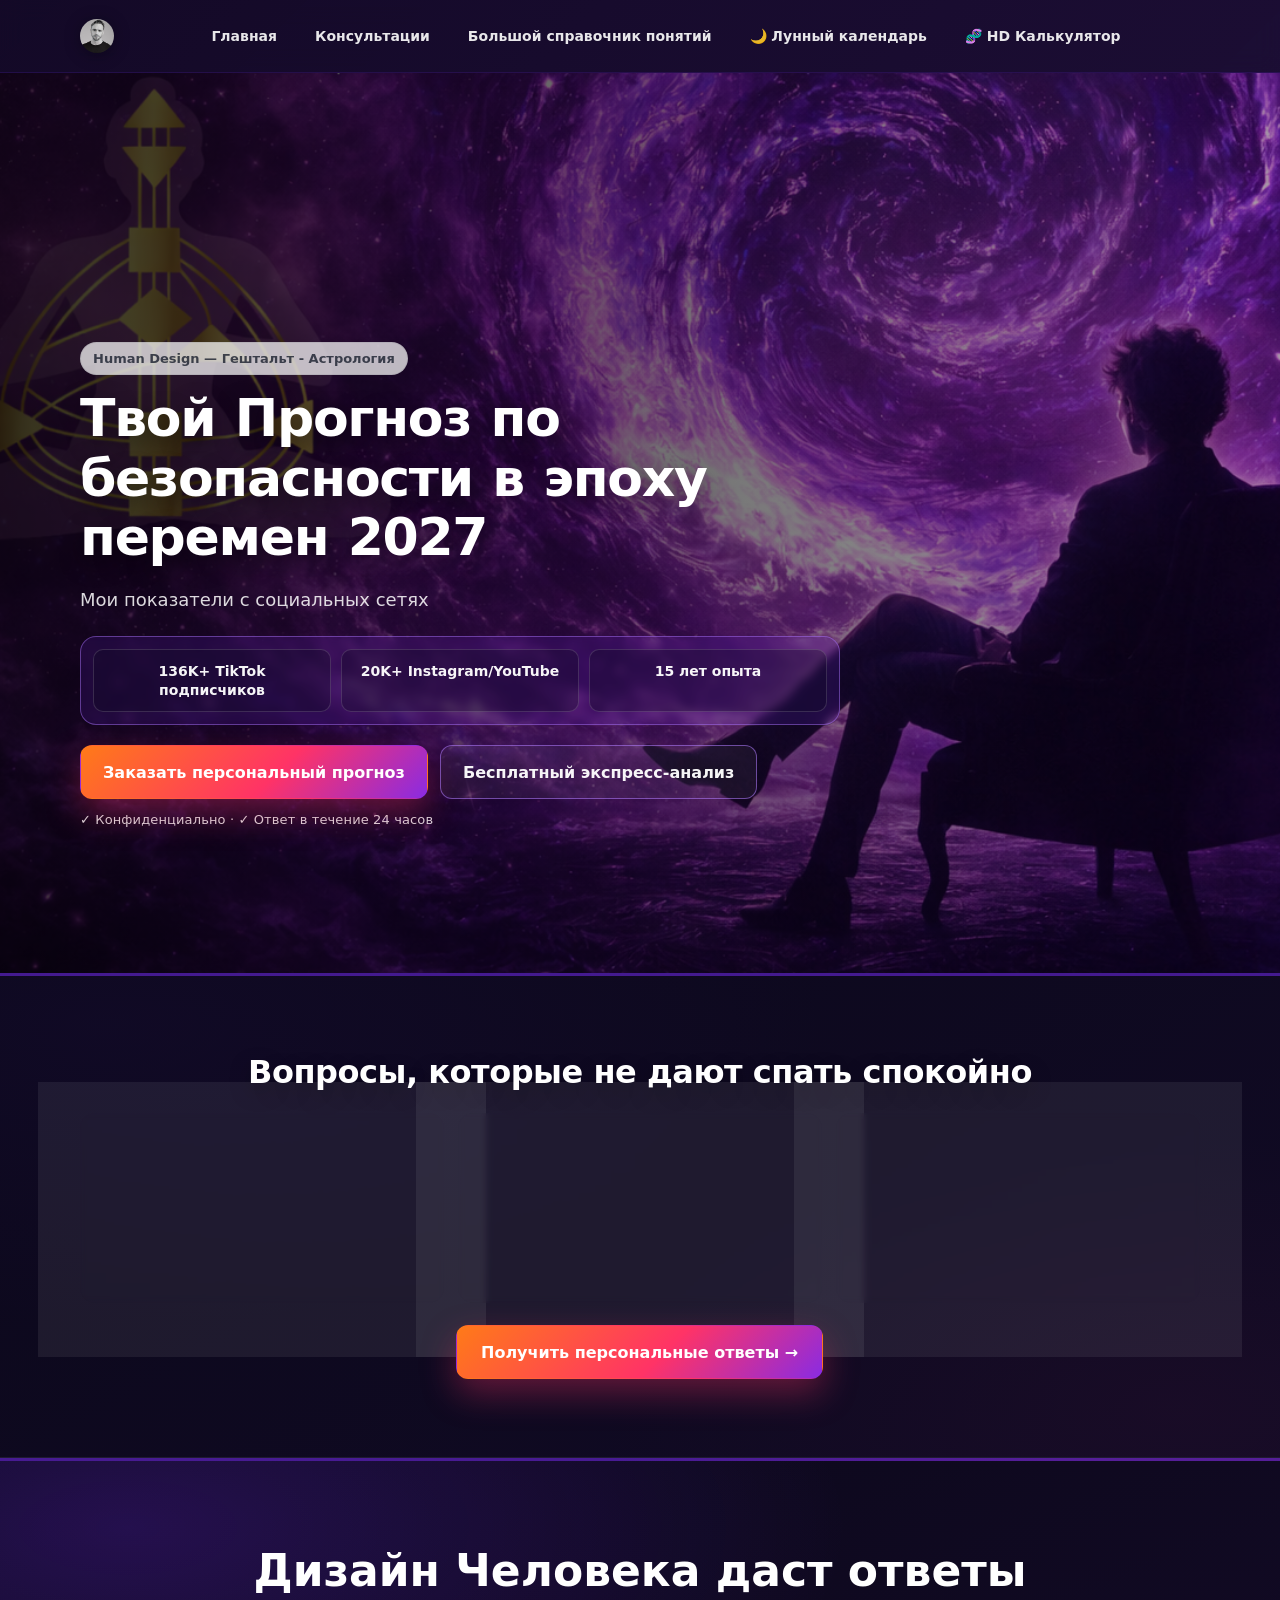
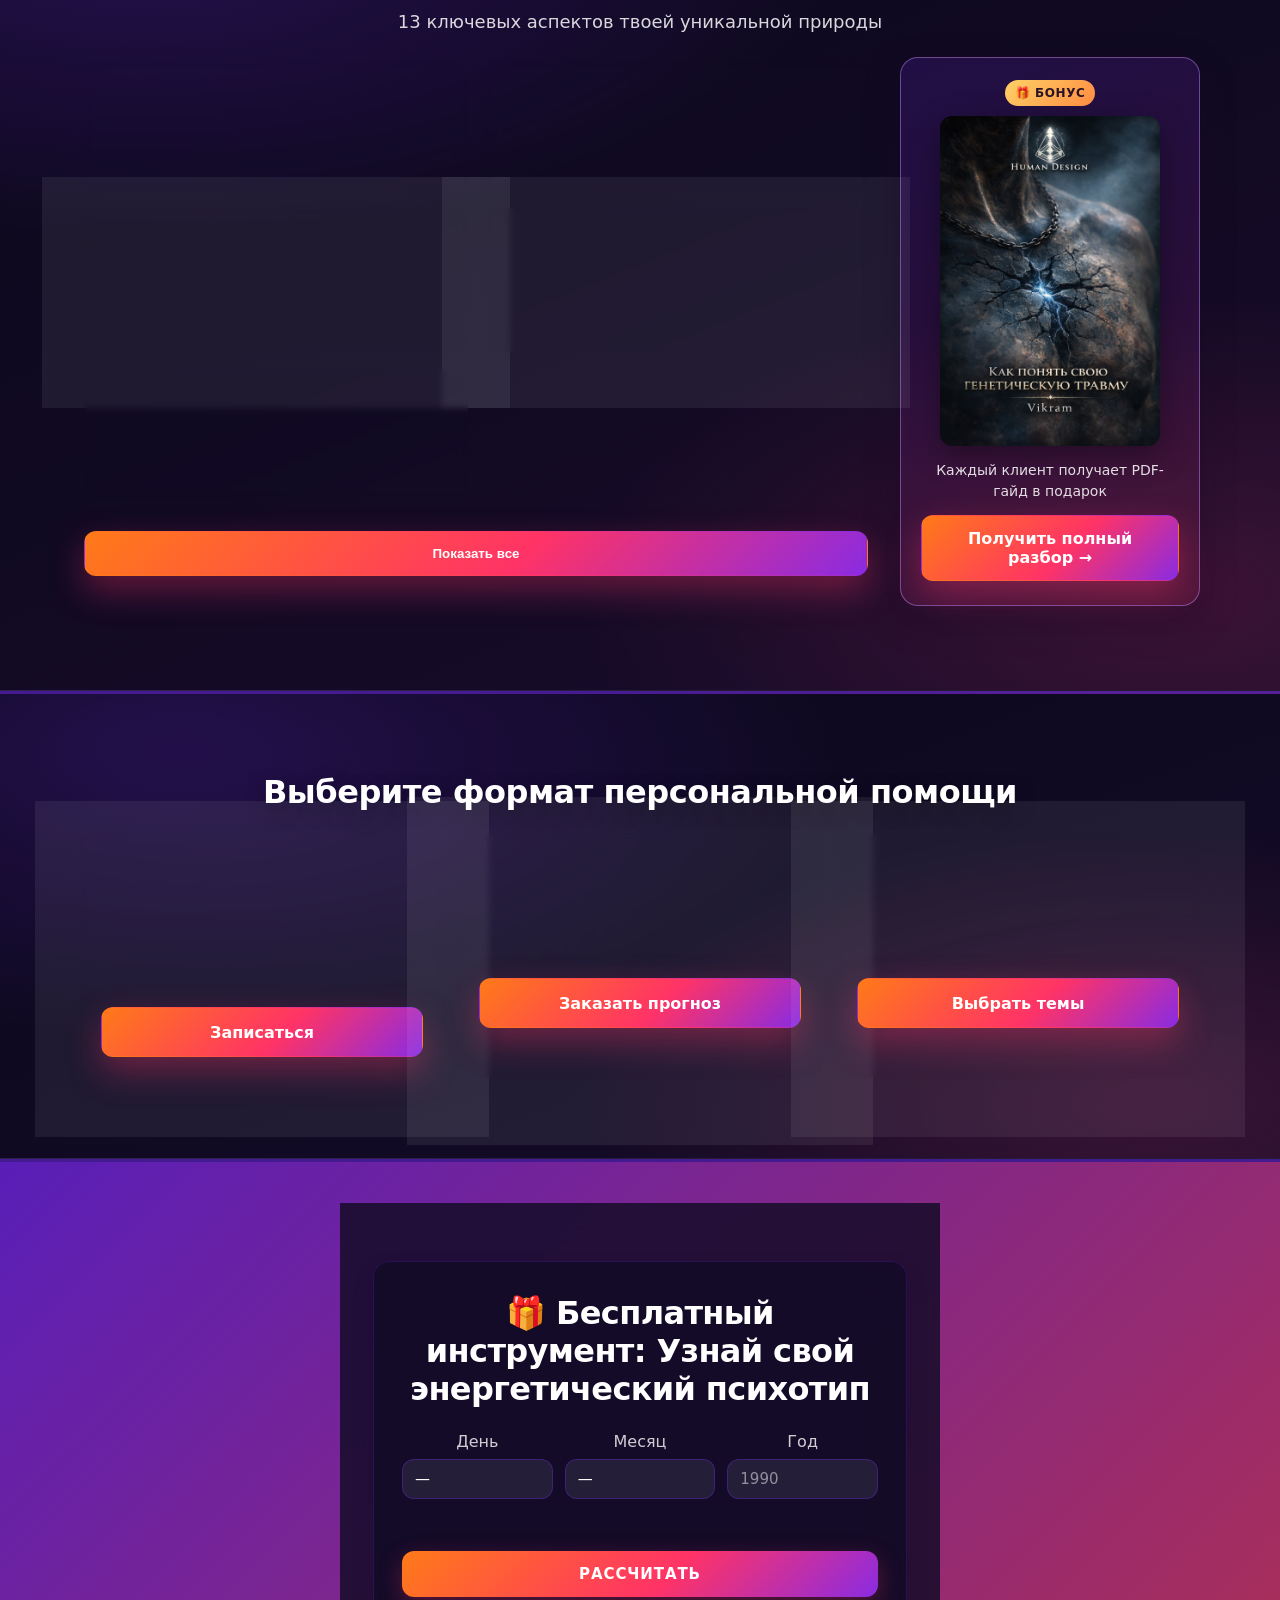
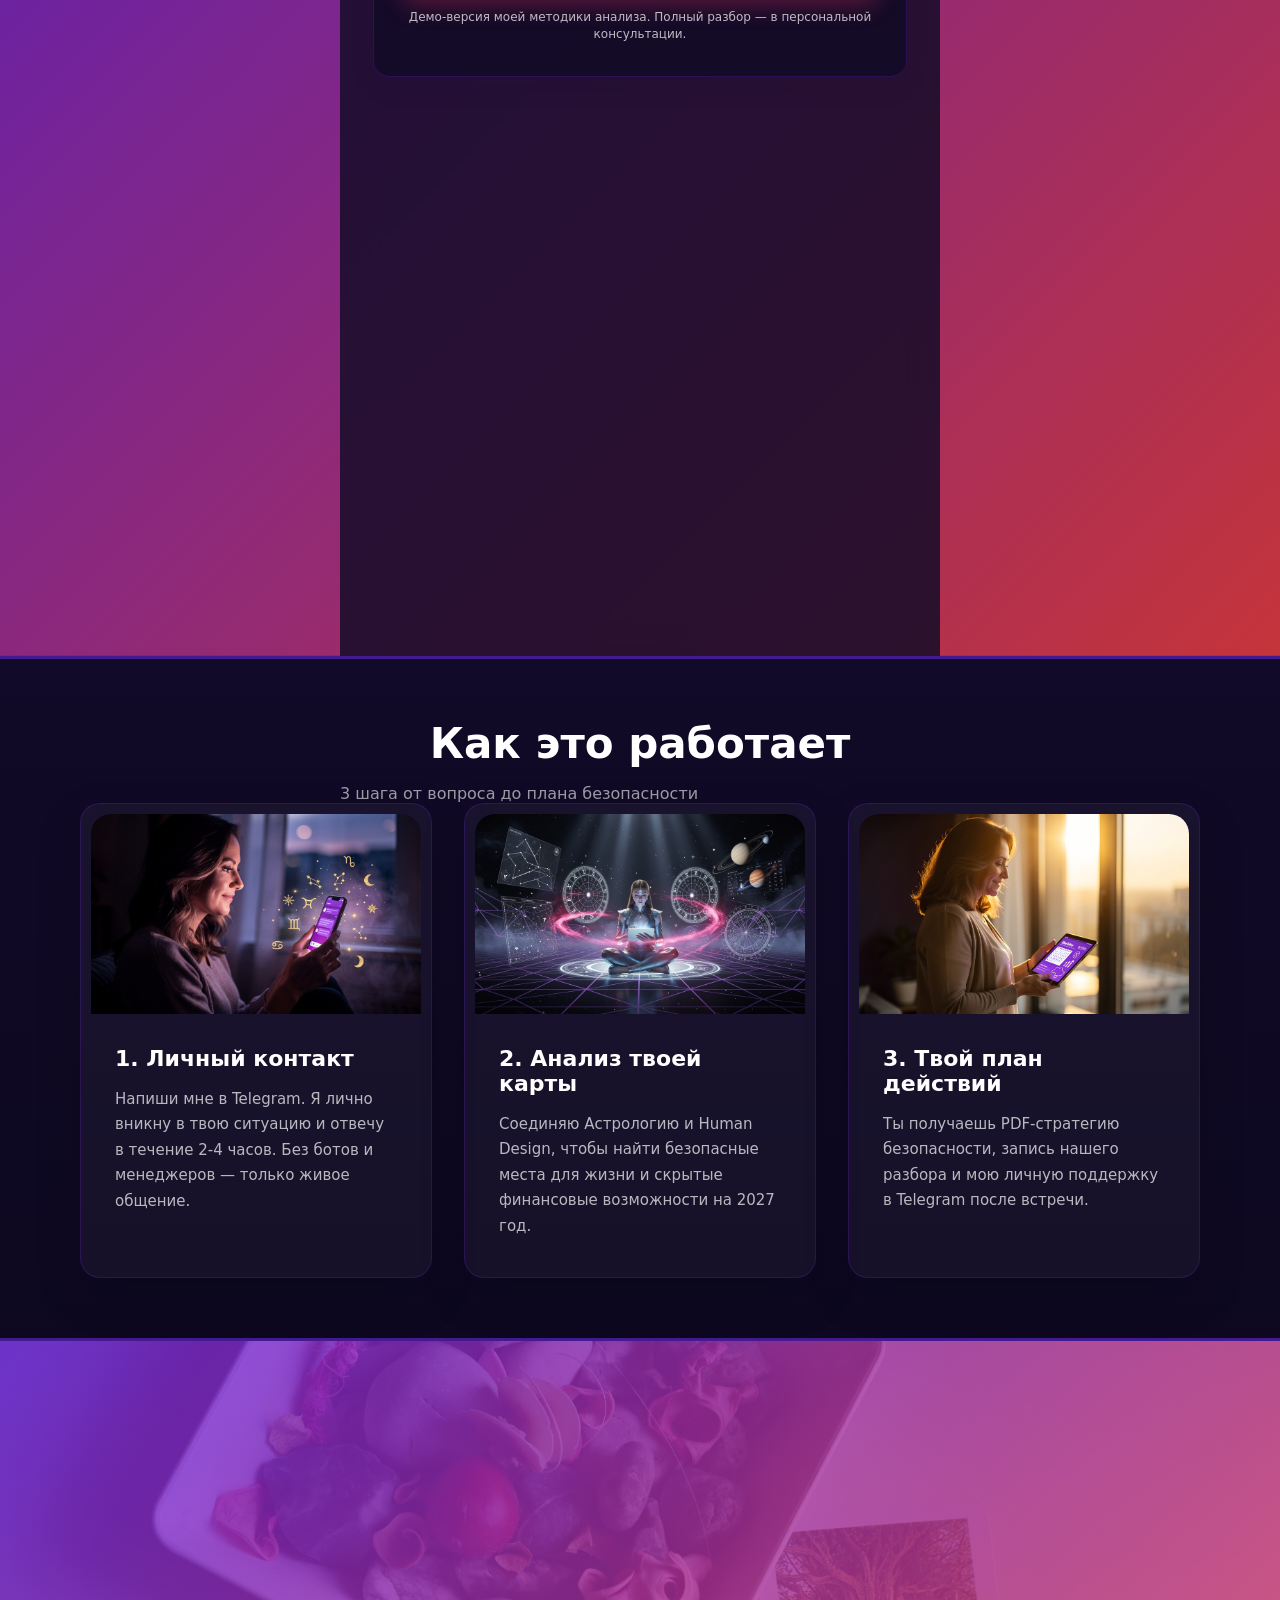
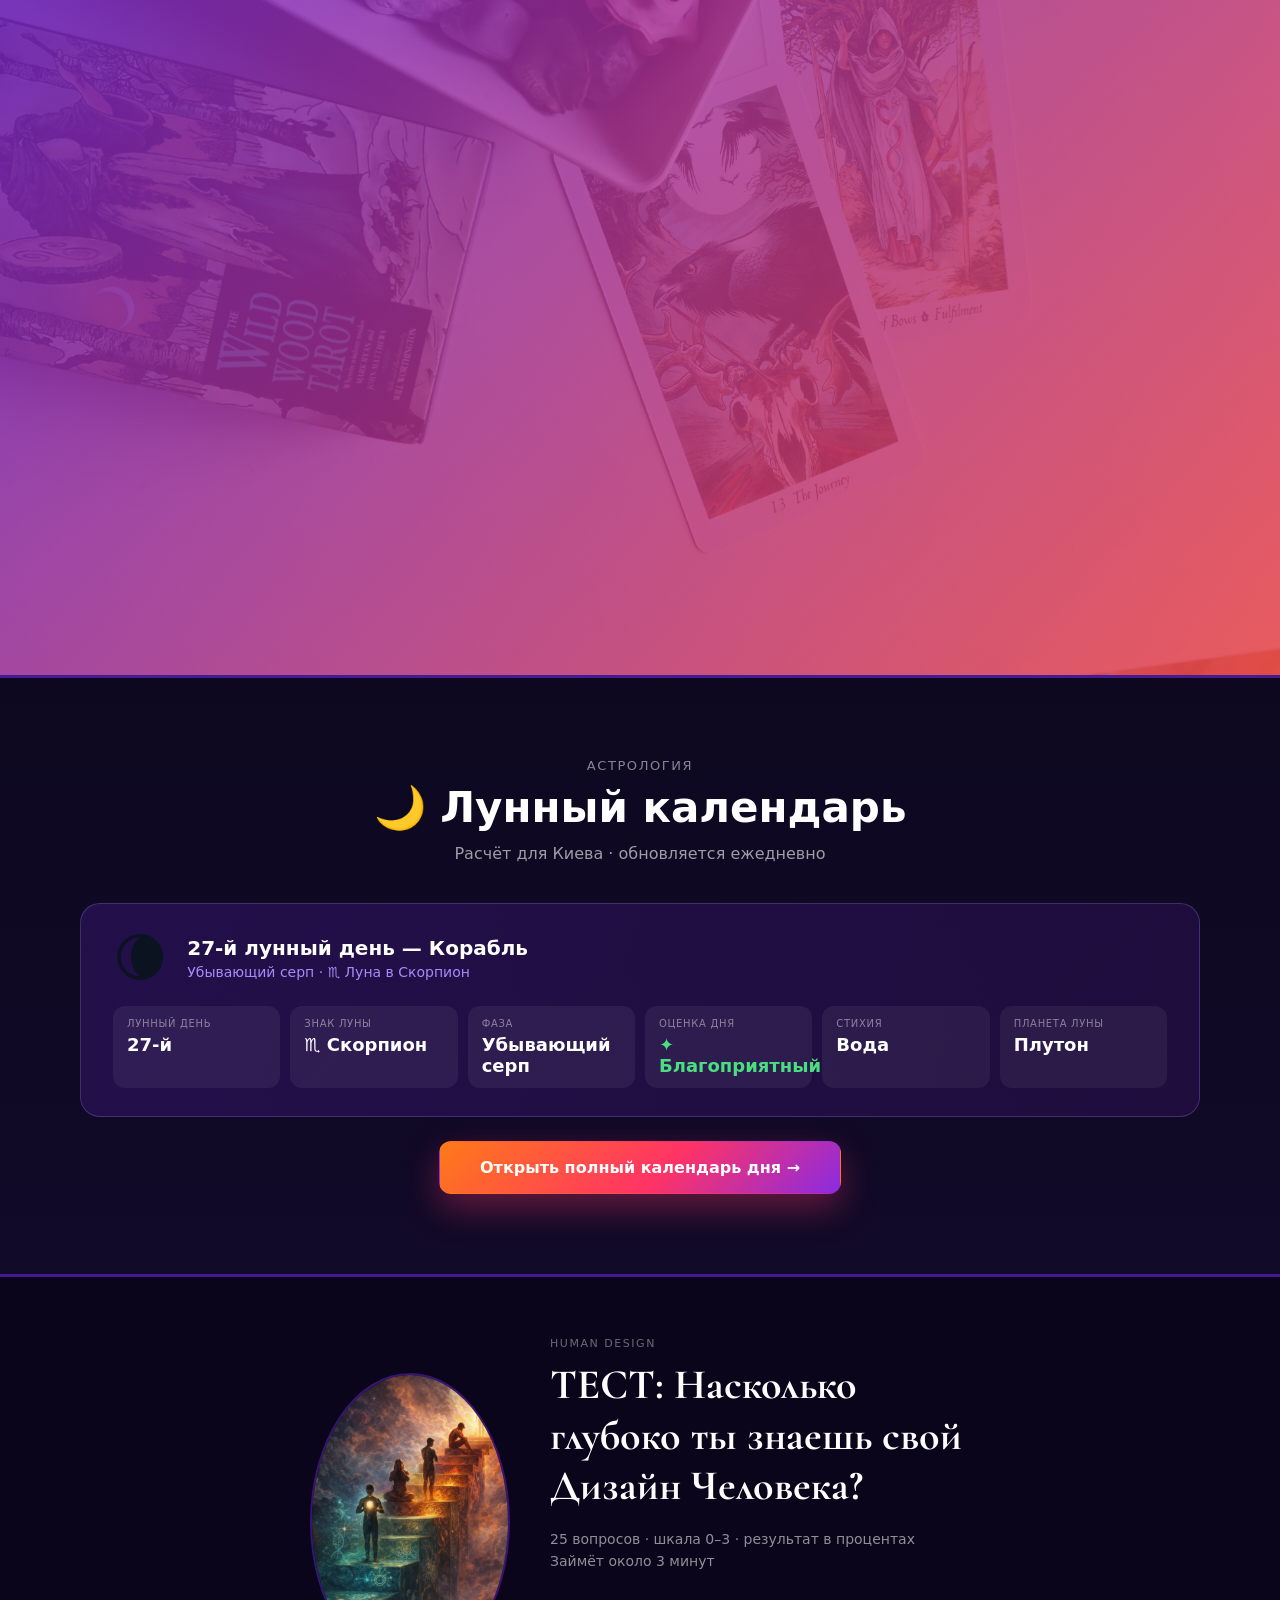
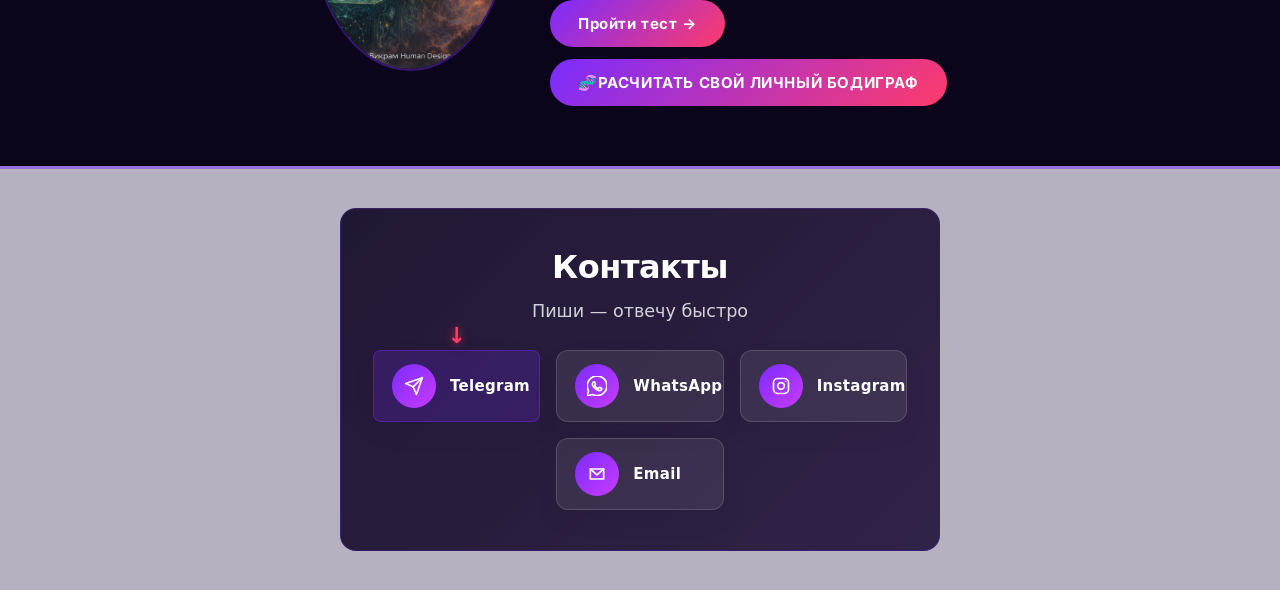
==== commit bbb0484c: "fix: href typo" ====
--- a/index.html
+++ b/index.html
@@ -957,7 +957,7 @@
                 <h2>ТЕСТ: Насколько глубоко ты знаешь свой Дизайн Человека?</h2>
                 <p class="lv-intro-sub">25 вопросов · шкала 0–3 · результат в процентах<br>Займёт около 3 минут</p>
                 <button class="lv-btn" onclick="lvStart()" aria-label="Начать тест по Human Design">Пройти тест →</button>
-                <a class="lv-btn" href="https://vikram2027.netlify.app/calculator_web.html" style="display:inline-block;margin-top:12px;">🧬РАСЧИТАТЬ СВОЙ ЛИЧНЫЙ БОДИГРАФ</a>
+                <a class="lv-btn" href="./calculator_web.html" style="display:inline-block;margin-top:12px;">🧬РАСЧИТАТЬ СВОЙ ЛИЧНЫЙ БОДИГРАФ</a>
               </div>
             </div>
           </div>
